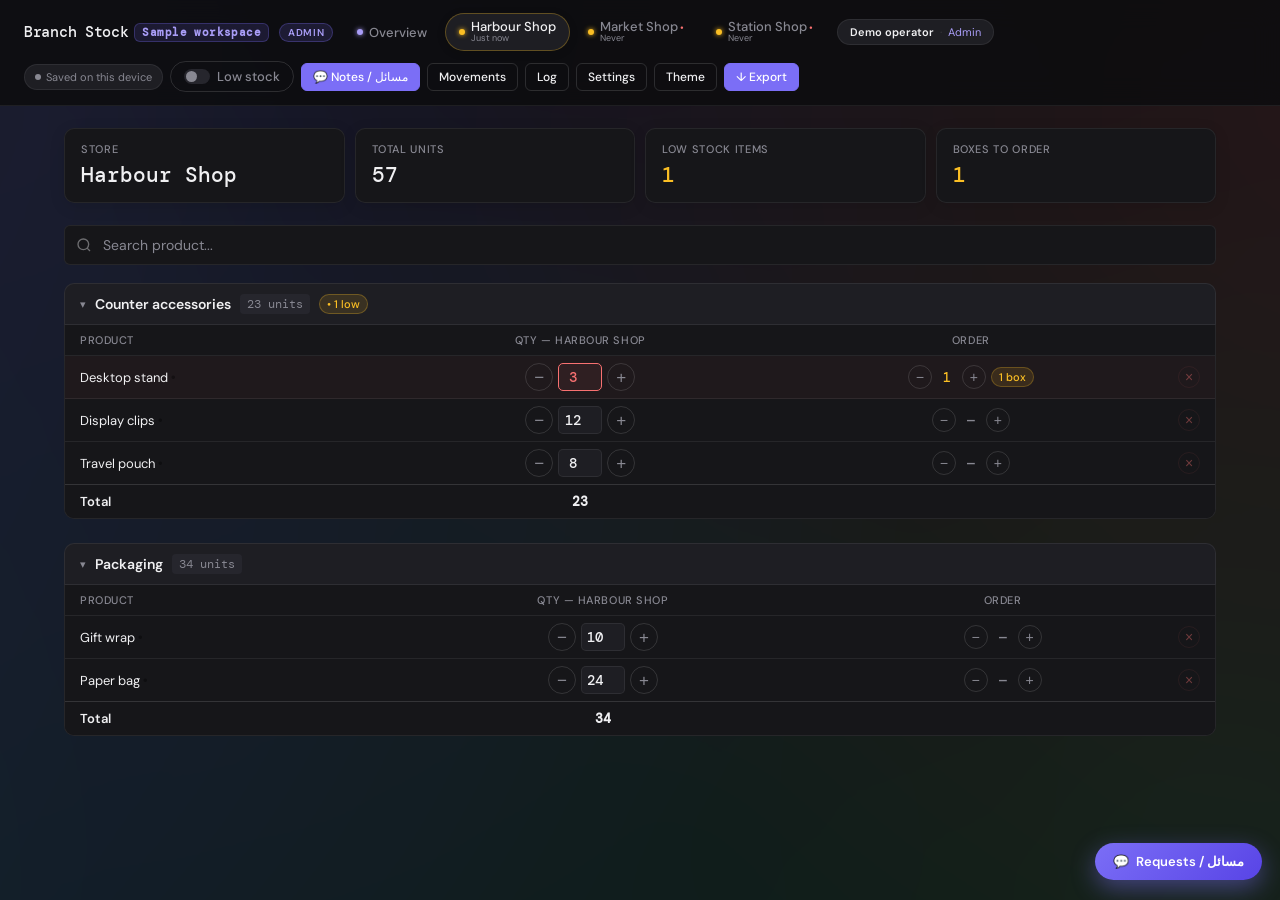
==== public/classic/index.html @ 1a9ef425 "Restore original stock manager interface in public demo" ====
<!DOCTYPE html>
<html lang="en">

<head>
  <meta charset="UTF-8">
  <meta name="viewport" content="width=device-width, initial-scale=1.0, maximum-scale=1.0, user-scalable=no">
  <meta http-equiv="Cache-Control" content="no-cache, no-store, must-revalidate">
  <meta http-equiv="Pragma" content="no-cache">
  <meta http-equiv="Expires" content="0">
  <title>Branch Stock · Original Stock Manager Demo</title>
  <link rel="manifest" href="manifest.json">
  <link
    href="https://fonts.googleapis.com/css2?family=DM+Mono:wght@400;500;600&family=DM+Sans:wght@400;500;600;700&family=Noto+Nastaliq+Urdu:wght@400;700&display=swap"
    rel="stylesheet">
  <style>
    :root {
      --bg: #0d0d0f;
      --surface: #161619;
      --surface2: #1e1e23;
      --surface3: #26262d;
      --border: rgba(255, 255, 255, 0.07);
      --border2: rgba(255, 255, 255, 0.13);
      --text: #f0f0f2;
      --muted: #888892;
      --accent: #7b6ef6;
      --accent2: #a99df7;
      --green: #4ade80;
      --green-dim: rgba(74, 222, 128, 0.12);
      --amber: #fbbf24;
      --amber-dim: rgba(251, 191, 36, 0.12);
      --red: #f87171;
      --red-dim: rgba(248, 113, 113, 0.12);
      --lrow-bg: rgba(248, 113, 113, 0.04);
      --header-bg: rgba(13, 13, 15, 0.88);
      --login-bg: rgba(10, 10, 14, 0.88);
      --radius: 10px;
      --radius-sm: 6px;
      --accent-dim: rgba(123, 110, 246, 0.12);
    }

    body.light {
      --bg: #f4f4f9;
      --surface: #ffffff;
      --surface2: #ebebf2;
      --surface3: #dedee8;
      --border: rgba(0, 0, 0, 0.09);
      --border2: rgba(0, 0, 0, 0.16);
      --text: #18181c;
      --muted: #5a5a66;
      --accent: #6457e0;
      --accent2: #5248c8;
      --green: #16a34a;
      --green-dim: rgba(22, 163, 74, 0.1);
      --amber: #b45309;
      --amber-dim: rgba(180, 83, 9, 0.1);
      --red: #dc2626;
      --red-dim: rgba(220, 38, 38, 0.1);
      --lrow-bg: rgba(220, 38, 38, 0.05);
      --header-bg: rgba(244, 244, 249, 0.88);
      --login-bg: rgba(244, 244, 249, 0.92);
    }

    body {
      font-family: 'DM Sans', sans-serif;
      background: var(--bg);
      color: var(--text);
      min-height: 100vh;
      font-size: 14px;
      transition: background 0.2s, color 0.2s;
      position: relative;
      overflow-x: hidden;
      -webkit-font-smoothing: antialiased;
    }

    * {
      box-sizing: border-box;
      margin: 0;
      padding: 0;
    }

    /* ═══════════════════════════════════ */
    /* AMBIENT MOVING COLORS BACKGROUND    */
    /* ═══════════════════════════════════ */
    .ambient-glow-bg {
      position: fixed;
      top: -60%;
      left: -60%;
      width: 220%;
      height: 220%;
      pointer-events: none;
      z-index: 0;
      opacity: 0.85;
      background:
        radial-gradient(circle at 25% 25%, rgba(123, 110, 246, 0.16) 0%, transparent 45%),
        radial-gradient(circle at 75% 30%, rgba(244, 63, 94, 0.12) 0%, transparent 40%),
        radial-gradient(circle at 70% 75%, rgba(74, 222, 128, 0.13) 0%, transparent 45%),
        radial-gradient(circle at 20% 80%, rgba(56, 189, 248, 0.14) 0%, transparent 45%);
      animation: auroraMovement 22s ease-in-out infinite alternate;
      filter: blur(40px);
    }

    @keyframes auroraMovement {
      0% {
        transform: translate(0, 0) rotate(0deg) scale(1);
      }
      33% {
        transform: translate(-3%, 4%) rotate(4deg) scale(1.04);
      }
      66% {
        transform: translate(4%, -2%) rotate(-3deg) scale(0.98);
      }
      100% {
        transform: translate(-2%, -4%) rotate(3deg) scale(1.02);
      }
    }

    /* VERSION TAG */
    .version-tag {
      font-family: 'DM Mono', monospace;
      font-size: 10.5px;
      font-weight: 600;
      padding: 2px 7px;
      border-radius: 6px;
      background: rgba(123, 110, 246, 0.14);
      color: var(--accent2);
      border: 1px solid rgba(123, 110, 246, 0.28);
      letter-spacing: 0.04em;
      margin-left: 6px;
      display: inline-flex;
      align-items: center;
      vertical-align: middle;
    }

    /* LOGIN */
    #loginOverlay {
      position: fixed;
      inset: 0;
      background: var(--login-bg);
      backdrop-filter: blur(20px);
      -webkit-backdrop-filter: blur(20px);
      z-index: 9999;
      display: flex;
      align-items: center;
      justify-content: center;
    }

    .login-modal {
      position: relative;
      background: var(--surface);
      border: 1px solid var(--border2);
      border-radius: 20px;
      padding: 38px 40px;
      width: 420px;
      max-width: calc(100vw - 32px);
      text-align: center;
      box-shadow: 0 30px 90px rgba(0, 0, 0, 0.65), 0 0 50px rgba(123, 110, 246, 0.1);
      animation: modalIn 0.35s cubic-bezier(0.34, 1.56, 0.64, 1);
      overflow: hidden;
    }

    .login-modal::before {
      content: '';
      position: absolute;
      top: 0;
      left: -50%;
      width: 200%;
      height: 3px;
      background: linear-gradient(90deg, #7b6ef6, #4ade80, #fbbf24, #f87171, #38bdf8, #7b6ef6);
      background-size: 50% 100%;
      animation: movingColorLine 4s linear infinite;
    }

    @keyframes movingColorLine {
      0% { transform: translateX(0%); }
      100% { transform: translateX(50%); }
    }

    @keyframes modalIn {
      from {
        transform: scale(0.92) translateY(14px);
        opacity: 0;
      }

      to {
        transform: scale(1) translateY(0);
        opacity: 1;
      }
    }

    .login-modal .tag {
      font-family: 'DM Mono', monospace;
      font-size: 11px;
      letter-spacing: 0.1em;
      color: var(--accent2);
      text-transform: uppercase;
      margin-bottom: 16px;
      display: flex;
      align-items: center;
      justify-content: center;
      gap: 6px;
    }

    .login-modal h2 {
      font-size: 22px;
      font-weight: 600;
      margin-bottom: 6px;
      letter-spacing: -0.02em;
    }

    .login-modal p {
      color: var(--muted);
      font-size: 13px;
      margin-bottom: 20px;
      line-height: 1.5;
    }

    .role-tabs {
      display: flex;
      gap: 6px;
      margin-bottom: 18px;
      background: var(--surface2);
      padding: 4px;
      border-radius: 10px;
      border: 1px solid var(--border2);
    }

    .role-tab-btn {
      flex: 1;
      padding: 9px 12px;
      border: none;
      background: transparent;
      color: var(--muted);
      border-radius: 7px;
      font-family: 'DM Sans', sans-serif;
      font-size: 13px;
      font-weight: 600;
      cursor: pointer;
      transition: all 0.15s ease;
    }

    .role-tab-btn.active {
      background: var(--accent);
      color: #ffffff;
      box-shadow: 0 2px 10px rgba(123, 110, 246, 0.4);
    }

    .fl {
      font-size: 11px;
      font-weight: 500;
      color: var(--muted);
      text-align: left;
      letter-spacing: 0.05em;
      text-transform: uppercase;
      display: block;
      margin-bottom: 6px;
    }

    .sw {
      position: relative;
      margin-bottom: 14px;
    }

    .sw select {
      width: 100%;
      padding: 11px 36px 11px 14px;
      background: var(--surface2);
      border: 1px solid var(--border2);
      border-radius: var(--radius-sm);
      color: var(--text);
      font-family: 'DM Sans', sans-serif;
      font-size: 14px;
      outline: none;
      transition: border-color 0.15s;
      appearance: none;
      -webkit-appearance: none;
      cursor: pointer;
    }

    .sw select:focus {
      border-color: var(--accent);
      box-shadow: 0 0 0 3px rgba(123, 110, 246, 0.15);
    }

    .sw select.err {
      border-color: var(--red);
    }

    .sw select option {
      background: var(--surface2);
      color: var(--text);
    }

    .sw::after {
      content: '▾';
      position: absolute;
      right: 14px;
      top: 50%;
      transform: translateY(-50%);
      color: var(--muted);
      pointer-events: none;
      font-size: 13px;
    }

    .txt-input {
      width: 100%;
      padding: 11px 14px;
      background: var(--surface2);
      border: 1px solid var(--border2);
      border-radius: var(--radius-sm);
      color: var(--text);
      font-family: 'DM Sans', sans-serif;
      font-size: 14px;
      outline: none;
      margin-bottom: 14px;
      transition: border-color 0.15s;
    }

    .txt-input:focus {
      border-color: var(--accent);
      box-shadow: 0 0 0 3px rgba(123, 110, 246, 0.15);
    }

    .txt-input.err {
      border-color: var(--red);
    }

    .txt-input::placeholder {
      color: var(--muted);
    }

    .login-btn {
      width: 100%;
      padding: 12px;
      background: linear-gradient(135deg, #7b6ef6, #6050e8);
      border: none;
      border-radius: var(--radius-sm);
      color: #fff;
      font-family: 'DM Sans', sans-serif;
      font-size: 14px;
      font-weight: 600;
      cursor: pointer;
      transition: all 0.2s ease;
      margin-top: 4px;
      box-shadow: 0 4px 14px rgba(123, 110, 246, 0.35);
    }

    .login-btn:hover {
      opacity: 0.94;
      transform: translateY(-1px);
      box-shadow: 0 6px 18px rgba(123, 110, 246, 0.45);
    }

    /* HEADER */
    .header {
      border-bottom: 1px solid var(--border);
      padding: 13px 24px;
      display: flex;
      align-items: center;
      justify-content: space-between;
      position: sticky;
      top: 0;
      background: var(--header-bg);
      backdrop-filter: blur(14px);
      -webkit-backdrop-filter: blur(14px);
      z-index: 100;
      gap: 10px;
      flex-wrap: wrap;
    }

    .header-left {
      display: flex;
      align-items: center;
      gap: 10px;
      flex-wrap: wrap;
    }

    .logo {
      font-family: 'DM Mono', monospace;
      font-size: 15px;
      font-weight: 500;
      letter-spacing: -0.02em;
      flex-shrink: 0;
      display: flex;
      align-items: center;
    }

    .logo span {
      color: var(--accent2);
    }

    .admin-badge {
      font-size: 10px;
      font-weight: 600;
      letter-spacing: 0.06em;
      text-transform: uppercase;
      background: rgba(123, 110, 246, 0.15);
      color: var(--accent2);
      border: 1px solid rgba(123, 110, 246, 0.3);
      border-radius: 10px;
      padding: 2px 8px;
      flex-shrink: 0;
    }

    .store-tabs {
      display: flex;
      gap: 4px;
      flex-wrap: wrap;
    }

    .store-tab {
      padding: 6px 13px;
      border-radius: 20px;
      border: 1px solid transparent;
      cursor: pointer;
      font-size: 13px;
      font-weight: 500;
      background: transparent;
      color: var(--muted);
      transition: all 0.15s;
      font-family: 'DM Sans', sans-serif;
      display: flex;
      align-items: center;
      gap: 6px;
      user-select: none;
    }

    .store-tab:hover {
      color: var(--text);
      border-color: var(--border2);
    }

    .store-tab.active {
      background: var(--surface2);
      color: var(--text);
      border-color: var(--border2);
      box-shadow: 0 2px 8px rgba(0, 0, 0, 0.15);
    }

    .tab-dot {
      width: 6px;
      height: 6px;
      border-radius: 50%;
      background: var(--muted);
      flex-shrink: 0;
      transition: background 0.2s, box-shadow 0.2s;
    }

    .store-tab.sg .tab-dot {
      background: var(--green);
      box-shadow: 0 0 5px var(--green);
    }

    .store-tab.sa .tab-dot {
      background: var(--amber);
      box-shadow: 0 0 5px var(--amber);
    }

    .store-tab.sr .tab-dot {
      background: var(--red);
      box-shadow: 0 0 5px var(--red);
    }

    .store-tab.active.sg {
      border-color: rgba(74, 222, 128, 0.3);
    }

    .store-tab.active.sa {
      border-color: rgba(251, 191, 36, 0.3);
    }

    .store-tab.active.sr {
      border-color: rgba(248, 113, 113, 0.3);
    }

    #userPill {
      font-size: 11px;
      color: var(--muted);
      display: flex;
      align-items: center;
      gap: 6px;
      background: var(--surface2);
      border: 1px solid var(--border);
      border-radius: 20px;
      padding: 5px 12px;
      flex-shrink: 0;
    }

    #userPill .un {
      color: var(--text);
      font-weight: 600;
    }

    .header-right {
      display: flex;
      gap: 7px;
      align-items: center;
      flex-wrap: wrap;
    }

    .btn {
      padding: 7px 14px;
      border-radius: var(--radius-sm);
      border: 1px solid var(--border2);
      background: transparent;
      color: var(--text);
      cursor: pointer;
      font-size: 13px;
      font-weight: 500;
      font-family: 'DM Sans', sans-serif;
      transition: all 0.15s;
      display: flex;
      align-items: center;
      gap: 5px;
      white-space: nowrap;
    }

    .btn:hover {
      background: var(--surface2);
      border-color: var(--border2);
    }

    .btn-accent {
      background: var(--accent);
      border-color: var(--accent);
      color: #fff;
    }

    .btn-accent:hover {
      background: #6a5de8;
      border-color: #6a5de8;
    }

    .btn-red {
      background: rgba(248, 113, 113, 0.1);
      border-color: rgba(248, 113, 113, 0.28);
      color: var(--red);
    }

    .btn-red:hover {
      background: rgba(248, 113, 113, 0.18);
    }

    .btn-sm {
      padding: 5px 11px;
      font-size: 12px;
    }

    .toggle-wrap {
      display: flex;
      align-items: center;
      gap: 7px;
      padding: 6px 13px;
      border-radius: 20px;
      border: 1px solid var(--border2);
      cursor: pointer;
      transition: all 0.15s;
      font-size: 13px;
      font-weight: 500;
      color: var(--muted);
      user-select: none;
      white-space: nowrap;
    }

    .toggle-wrap:hover {
      color: var(--text);
    }

    .toggle-wrap.on {
      border-color: var(--amber);
      color: var(--amber);
      background: var(--amber-dim);
    }

    .tdot {
      width: 26px;
      height: 15px;
      background: var(--surface3);
      border-radius: 8px;
      position: relative;
      transition: background 0.2s;
      flex-shrink: 0;
    }

    .tdot::after {
      content: '';
      position: absolute;
      top: 2px;
      left: 2px;
      width: 11px;
      height: 11px;
      border-radius: 50%;
      background: var(--muted);
      transition: all 0.2s;
    }

    .toggle-wrap.on .tdot {
      background: var(--amber);
    }

    .toggle-wrap.on .tdot::after {
      left: 13px;
      background: #fff;
    }

    #syncBadge {
      font-size: 11px;
      display: flex;
      align-items: center;
      gap: 5px;
      padding: 5px 10px;
      border-radius: 20px;
      border: 1px solid var(--border);
      background: var(--surface2);
      flex-shrink: 0;
      white-space: nowrap;
      color: var(--muted);
    }

    #syncBadge.sy {
      color: var(--accent2);
      border-color: rgba(123, 110, 246, 0.3);
    }

    #syncBadge.ok {
      color: var(--green);
      border-color: rgba(74, 222, 128, 0.3);
    }

    #syncBadge.er {
      color: var(--red);
      border-color: rgba(248, 113, 113, 0.3);
    }

    .sdot {
      width: 6px;
      height: 6px;
      border-radius: 50%;
      background: currentColor;
      flex-shrink: 0;
    }

    @keyframes pulse {

      0%,
      100% {
        opacity: 1;
      }

      50% {
        opacity: 0.3;
      }
    }

    .sdot.pulse {
      animation: pulse 1.1s infinite;
    }

    /* MAIN */
    .main {
      padding: 22px 24px;
      max-width: 1200px;
      margin: 0 auto;
      position: relative;
      z-index: 1;
    }

    .summary-bar {
      display: flex;
      gap: 10px;
      margin-bottom: 22px;
      flex-wrap: wrap;
    }

    .summary-card {
      flex: 1;
      min-width: 130px;
      background: var(--surface);
      border: 1px solid var(--border);
      border-radius: var(--radius);
      padding: 13px 16px;
      backdrop-filter: blur(8px);
      box-shadow: 0 4px 16px rgba(0, 0, 0, 0.1);
    }

    .slabel {
      font-size: 11px;
      font-weight: 500;
      color: var(--muted);
      letter-spacing: 0.06em;
      text-transform: uppercase;
      margin-bottom: 5px;
    }

    .sval {
      font-family: 'DM Mono', monospace;
      font-size: 21px;
      font-weight: 500;
    }

    .sval.warn {
      color: var(--amber);
    }

    .sval.ok {
      color: var(--green);
    }

    .search-wrap {
      margin-bottom: 18px;
      position: relative;
    }

    .search-wrap svg {
      position: absolute;
      left: 12px;
      top: 50%;
      transform: translateY(-50%);
      opacity: 0.4;
      pointer-events: none;
    }

    .search-input {
      width: 100%;
      padding: 10px 14px 10px 38px;
      background: var(--surface);
      border: 1px solid var(--border);
      border-radius: var(--radius-sm);
      color: var(--text);
      font-size: 14px;
      font-family: 'DM Sans', sans-serif;
      outline: none;
      transition: border-color 0.15s;
    }

    .search-input:focus {
      border-color: var(--accent);
    }

    .search-input::placeholder {
      color: var(--muted);
    }

    /* BRAND BLOCKS */
    .brand-block {
      margin-bottom: 24px;
    }

    .brand-header {
      display: flex;
      align-items: center;
      justify-content: space-between;
      padding: 10px 15px;
      background: var(--surface2);
      border: 1px solid var(--border);
      border-radius: var(--radius) var(--radius) 0 0;
      cursor: pointer;
      user-select: none;
      transition: background 0.15s;
    }

    .brand-header:hover {
      background: var(--surface3);
    }

    .bhl {
      display: flex;
      align-items: center;
      gap: 9px;
    }

    .brand-name {
      font-weight: 600;
      font-size: 14px;
    }

    .brand-total {
      font-family: 'DM Mono', monospace;
      font-size: 12px;
      color: var(--muted);
      padding: 2px 7px;
      background: var(--surface3);
      border-radius: 4px;
    }

    .bwarn {
      font-size: 11px;
      font-weight: 500;
      color: var(--amber);
      background: var(--amber-dim);
      padding: 2px 7px;
      border-radius: 10px;
      border: 1px solid rgba(251, 191, 36, 0.28);
    }

    .ci {
      color: var(--muted);
      font-size: 11px;
      transition: transform 0.2s;
    }

    .brand-block.collapsed .ci {
      transform: rotate(-90deg);
    }

    .btw {
      border: 1px solid var(--border);
      border-top: none;
      border-radius: 0 0 var(--radius) var(--radius);
      overflow: hidden;
      background: var(--surface);
    }

    .brand-block.collapsed .btw {
      display: none;
    }

    table {
      width: 100%;
      border-collapse: collapse;
    }

    thead th {
      font-size: 11px;
      font-weight: 500;
      letter-spacing: 0.05em;
      text-transform: uppercase;
      color: var(--muted);
      padding: 8px 15px;
      text-align: left;
      background: var(--surface);
      border-bottom: 1px solid var(--border);
    }

    thead th.c {
      text-align: center;
    }

    tbody tr {
      border-bottom: 1px solid var(--border);
      transition: background 0.1s;
    }

    tbody tr:last-child {
      border-bottom: none;
    }

    tbody tr:hover {
      background: var(--surface2);
    }

    tbody tr.lrow {
      background: var(--lrow-bg);
    }

    tbody td {
      padding: 7px 15px;
    }

    td.fn {
      font-size: 13px;
    }

    td.nt {
      text-align: center;
    }

    /* QTY CONTROLS */
    .qty-wrap {
      display: flex;
      align-items: center;
      justify-content: center;
      gap: 5px;
    }

    .qbtn {
      width: 28px;
      height: 28px;
      border-radius: 50%;
      border: 1px solid var(--border2);
      background: transparent;
      color: var(--muted);
      cursor: pointer;
      font-size: 17px;
      line-height: 1;
      display: flex;
      align-items: center;
      justify-content: center;
      transition: all 0.12s;
      flex-shrink: 0;
      touch-action: manipulation;
    }

    .qbtn:hover {
      background: var(--surface3);
      color: var(--text);
      border-color: var(--border2);
    }

    .qval {
      font-family: 'DM Mono', monospace;
      font-size: 14px;
      font-weight: 500;
      width: 44px;
      text-align: center;
      background: var(--surface2);
      border: 1px solid var(--border);
      border-radius: 5px;
      padding: 4px 2px;
      color: var(--text);
      outline: none;
      transition: border-color 0.15s;
    }

    .qval:focus {
      border-color: var(--accent);
    }

    .qval.low {
      border-color: var(--red) !important;
      color: var(--red) !important;
      background: rgba(248, 113, 113, 0.07) !important;
    }

    /* ORDER CONTROLS */
    .order-wrap {
      display: flex;
      align-items: center;
      justify-content: center;
      gap: 5px;
    }

    .obtn {
      width: 24px;
      height: 24px;
      border-radius: 50%;
      border: 1px solid var(--border2);
      background: transparent;
      color: var(--muted);
      cursor: pointer;
      font-size: 14px;
      line-height: 1;
      display: flex;
      align-items: center;
      justify-content: center;
      transition: all 0.12s;
      flex-shrink: 0;
      touch-action: manipulation;
    }

    .obtn:hover {
      background: var(--surface3);
      color: var(--text);
    }

    .onum {
      font-family: 'DM Mono', monospace;
      font-size: 13px;
      font-weight: 500;
      min-width: 20px;
      text-align: center;
    }

    .ob1 {
      display: inline-flex;
      align-items: center;
      font-size: 11px;
      font-weight: 500;
      padding: 2px 7px;
      border-radius: 10px;
      background: var(--amber-dim);
      color: var(--amber);
      border: 1px solid rgba(251, 191, 36, 0.25);
    }

    .ob2 {
      display: inline-flex;
      align-items: center;
      font-size: 11px;
      font-weight: 500;
      padding: 2px 7px;
      border-radius: 10px;
      background: var(--red-dim);
      color: var(--red);
      border: 1px solid rgba(248, 113, 113, 0.25);
    }

    .exp-badge {
      display: inline-flex;
      align-items: center;
      font-size: 10px;
      font-weight: 600;
      padding: 2px 7px;
      border-radius: 8px;
      margin-left: 7px;
      letter-spacing: 0.02em;
      vertical-align: middle;
    }

    .exp-red {
      background: var(--red-dim);
      color: var(--red);
      border: 1px solid rgba(248, 113, 113, 0.3);
    }

    .exp-amber {
      background: var(--amber-dim);
      color: var(--amber);
      border: 1px solid rgba(251, 191, 36, 0.3);
    }

    .exp-green {
      background: var(--green-dim);
      color: var(--green);
      border: 1px solid rgba(74, 222, 128, 0.3);
    }

    .exp-btn {
      background: none;
      border: none;
      cursor: pointer;
      font-size: 13px;
      opacity: 0.35;
      padding: 0 3px;
      line-height: 1;
      transition: opacity 0.15s;
    }

    .exp-btn:hover {
      opacity: 1;
    }

    tfoot td {
      padding: 8px 15px;
      font-weight: 600;
      font-size: 13px;
      background: var(--surface);
      border-top: 1px solid var(--border2);
    }

    tfoot td.c {
      text-align: center;
      font-family: 'DM Mono', monospace;
    }

    .rmbtn {
      width: 22px;
      height: 22px;
      border-radius: 50%;
      border: 1px solid rgba(248, 113, 113, 0.2);
      background: transparent;
      color: var(--red);
      cursor: pointer;
      font-size: 14px;
      display: flex;
      align-items: center;
      justify-content: center;
      transition: all 0.12s;
      opacity: 0.4;
    }

    .rmbtn:hover {
      opacity: 1;
      background: var(--red-dim);
    }

    .empty {
      padding: 44px;
      text-align: center;
      color: var(--muted);
      font-size: 14px;
    }

    /* MODALS */
    .moverlay {
      position: fixed;
      inset: 0;
      background: var(--login-bg);
      backdrop-filter: blur(14px);
      -webkit-backdrop-filter: blur(14px);
      z-index: 8000;
      display: flex;
      align-items: center;
      justify-content: center;
      animation: fi 0.15s ease;
    }

    @keyframes fi {
      from {
        opacity: 0;
      }

      to {
        opacity: 1;
      }
    }

    .mbox {
      background: var(--surface);
      border: 1px solid var(--border2);
      border-radius: 16px;
      padding: 30px 34px;
      width: 480px;
      max-width: calc(100vw - 24px);
      box-shadow: 0 40px 100px rgba(0, 0, 0, 0.6);
      animation: modalIn 0.22s cubic-bezier(0.34, 1.56, 0.64, 1);
    }

    .mbox.wide {
      width: 560px;
    }

    .mtitle {
      font-size: 17px;
      font-weight: 600;
      margin-bottom: 5px;
      letter-spacing: -0.02em;
    }

    .msub {
      font-size: 13px;
      color: var(--muted);
      margin-bottom: 20px;
      line-height: 1.5;
    }

    .mrow {
      margin-bottom: 13px;
    }

    .mrow label {
      display: block;
      font-size: 11px;
      font-weight: 500;
      color: var(--muted);
      text-transform: uppercase;
      letter-spacing: 0.05em;
      margin-bottom: 6px;
    }

    .mrow input,
    .mrow select {
      width: 100%;
      padding: 10px 13px;
      background: var(--surface2);
      border: 1px solid var(--border2);
      border-radius: var(--radius-sm);
      color: var(--text);
      font-family: 'DM Sans', sans-serif;
      font-size: 14px;
      outline: none;
      transition: border-color 0.15s;
      appearance: none;
      -webkit-appearance: none;
    }

    .mrow input:focus,
    .mrow select:focus {
      border-color: var(--accent);
      box-shadow: 0 0 0 3px rgba(123, 110, 246, 0.15);
    }

    .mrow input.err,
    .mrow select.err {
      border-color: var(--red);
    }

    .mrow select option {
      background: var(--surface2);
      color: var(--text);
    }

    .msw {
      position: relative;
    }

    .msw::after {
      content: '▾';
      position: absolute;
      right: 12px;
      top: 50%;
      transform: translateY(-50%);
      color: var(--muted);
      pointer-events: none;
      font-size: 13px;
    }

    .msw select {
      padding-right: 30px;
    }

    .mfooter {
      display: flex;
      gap: 8px;
      margin-top: 20px;
      justify-content: flex-end;
    }

    .mfooter .btn {
      padding: 9px 18px;
      font-size: 13px;
    }

    /* RADIO PILLS */
    .rgroup {
      display: flex;
      gap: 7px;
      flex-wrap: wrap;
    }

    .rp input[type=radio],
    .rp input[type=checkbox] {
      display: none;
    }

    .rp label {
      padding: 7px 13px;
      border-radius: 20px;
      border: 1px solid var(--border2);
      cursor: pointer;
      font-size: 12.5px;
      font-weight: 500;
      color: var(--muted);
      transition: all 0.15s;
      display: block;
      user-select: none;
    }

    .rp input[type=radio]:checked+label,
    .rp input[type=checkbox]:checked+label {
      background: rgba(123, 110, 246, 0.15);
      border-color: var(--accent);
      color: var(--accent2);
    }

    .sarow {
      display: flex;
      align-items: center;
      justify-content: space-between;
      margin-bottom: 7px;
    }

    .sarow span {
      font-size: 12px;
      color: var(--muted);
    }

    .sarow button {
      font-size: 11px;
      color: var(--accent2);
      background: none;
      border: none;
      cursor: pointer;
      font-family: 'DM Sans', sans-serif;
      padding: 0;
    }

    .sarow button:hover {
      text-decoration: underline;
    }

    /* TOAST */
    .toast {
      position: fixed;
      bottom: 22px;
      right: 22px;
      background: var(--surface2);
      border: 1px solid var(--border2);
      border-radius: var(--radius);
      padding: 11px 18px;
      font-size: 13px;
      font-weight: 500;
      color: var(--green);
      box-shadow: 0 8px 32px rgba(0, 0, 0, 0.4);
      transform: translateY(80px);
      opacity: 0;
      transition: all 0.3s cubic-bezier(0.34, 1.56, 0.64, 1);
      pointer-events: none;
      z-index: 10000;
    }

    .toast.show {
      transform: translateY(0);
      opacity: 1;
    }

    .toast.err {
      color: var(--red);
      border-color: rgba(248, 113, 113, 0.28);
    }

    /* ═══════════════════════════════════ */
    /* MINIMIZABLE & BILINGUAL ISSUES / NOTES DRAWER */
    /* ═══════════════════════════════════ */
    .floating-notes-btn {
      position: fixed;
      right: 18px;
      bottom: 20px;
      background: linear-gradient(135deg, #7b6ef6, #5844e6);
      color: #fff;
      padding: 10px 18px;
      border-radius: 30px;
      font-weight: 600;
      font-size: 13px;
      box-shadow: 0 8px 25px rgba(123, 110, 246, 0.45);
      cursor: pointer;
      z-index: 900;
      display: flex;
      align-items: center;
      gap: 7px;
      transition: all 0.2s cubic-bezier(0.34, 1.56, 0.64, 1);
      user-select: none;
      touch-action: manipulation;
    }

    .floating-notes-btn:hover {
      transform: translateY(-2px) scale(1.03);
      box-shadow: 0 12px 30px rgba(123, 110, 246, 0.55);
    }

    .notes-badge {
      background: #ef4444;
      color: #fff;
      font-size: 10px;
      font-weight: 700;
      padding: 1px 6px;
      border-radius: 10px;
      margin-left: 4px;
      box-shadow: 0 0 8px rgba(239, 68, 68, 0.7);
    }

    #notesDrawerOverlay {
      position: fixed;
      inset: 0;
      background: rgba(0, 0, 0, 0.6);
      backdrop-filter: blur(6px);
      -webkit-backdrop-filter: blur(6px);
      z-index: 8500;
      display: none;
      opacity: 0;
      transition: opacity 0.25s ease;
    }

    #notesDrawerOverlay.open {
      display: block;
      opacity: 1;
    }

    #notesDrawerOverlay.minimized-mode {
      background: transparent !important;
      backdrop-filter: none !important;
      -webkit-backdrop-filter: none !important;
      pointer-events: none;
    }

    .notes-drawer {
      position: fixed;
      top: 0;
      right: 0;
      bottom: 0;
      width: 440px;
      max-width: 100vw;
      background: var(--surface);
      border-left: 1px solid var(--border2);
      box-shadow: -15px 0 45px rgba(0, 0, 0, 0.6);
      z-index: 8600;
      display: flex;
      flex-direction: column;
      transform: translateX(100%);
      transition: transform 0.3s cubic-bezier(0.16, 1, 0.3, 1), all 0.3s ease;
      pointer-events: auto;
    }

    #notesDrawerOverlay.open .notes-drawer {
      transform: translateX(0);
    }

    /* Minimized widget bar style */
    .notes-drawer.minimized {
      top: auto !important;
      left: auto !important;
      right: 18px !important;
      bottom: 18px !important;
      width: 320px !important;
      height: 52px !important;
      border-radius: 14px !important;
      border: 1px solid var(--border2) !important;
      box-shadow: 0 10px 30px rgba(0, 0, 0, 0.6), 0 0 20px rgba(123, 110, 246, 0.25) !important;
      overflow: hidden !important;
      transform: translateX(0) !important;
    }

    .notes-drawer.minimized .drawer-body {
      display: none !important;
    }

    .notes-drawer.minimized .drawer-header {
      height: 100%;
      cursor: pointer;
      border-bottom: none;
    }

    .drawer-header {
      padding: 13px 18px;
      border-bottom: 1px solid var(--border);
      display: flex;
      align-items: center;
      justify-content: space-between;
      background: var(--surface2);
      user-select: none;
      flex-shrink: 0;
    }

    .drawer-title {
      font-size: 14px;
      font-weight: 600;
      display: flex;
      flex-direction: column;
      line-height: 1.25;
    }

    .drawer-title .dt-main {
      font-size: 14.5px;
      font-weight: 700;
      display: flex;
      align-items: center;
      gap: 6px;
    }

    .drawer-title .dt-sub {
      font-size: 11px;
      color: var(--accent2);
      font-family: 'Noto Nastaliq Urdu', 'DM Sans', sans-serif;
      margin-top: 1px;
    }

    .drawer-ctrl-btns {
      display: flex;
      align-items: center;
      gap: 6px;
      flex-shrink: 0;
    }

    .lang-switcher {
      display: flex;
      gap: 2px;
      background: var(--surface3);
      padding: 2px;
      border-radius: 14px;
      border: 1px solid var(--border);
    }

    .lang-btn {
      padding: 3px 8px;
      font-size: 11px;
      font-weight: 600;
      background: transparent;
      border: none;
      border-radius: 10px;
      color: var(--muted);
      cursor: pointer;
      transition: all 0.15s;
    }

    .lang-btn.active {
      background: var(--accent);
      color: #fff;
    }

    .ctrl-icon-btn {
      background: var(--surface3);
      border: 1px solid var(--border);
      color: var(--muted);
      width: 26px;
      height: 26px;
      border-radius: 50%;
      cursor: pointer;
      display: flex;
      align-items: center;
      justify-content: center;
      font-size: 14px;
      line-height: 1;
      transition: all 0.15s;
    }

    .ctrl-icon-btn:hover {
      color: var(--text);
      background: var(--surface);
    }

    .drawer-body {
      flex: 1;
      overflow-y: auto;
      padding: 16px 18px;
      display: flex;
      flex-direction: column;
      gap: 14px;
      -webkit-overflow-scrolling: touch;
    }

    .drawer-notice {
      background: rgba(123, 110, 246, 0.08);
      border: 1px solid rgba(123, 110, 246, 0.25);
      border-radius: 12px;
      padding: 12px 14px;
      display: flex;
      flex-direction: column;
      gap: 6px;
    }

    .notice-en {
      font-size: 12.5px;
      line-height: 1.45;
      color: var(--text);
    }

    .notice-ur {
      font-family: 'Noto Nastaliq Urdu', 'DM Sans', sans-serif;
      font-size: 13.5px;
      line-height: 1.8;
      text-align: right;
      direction: rtl;
      color: var(--accent2);
      border-top: 1px dashed rgba(123, 110, 246, 0.25);
      padding-top: 6px;
      margin-top: 2px;
    }

    .note-compose-box {
      background: var(--surface2);
      border: 1px solid var(--border2);
      border-radius: 12px;
      padding: 12px;
    }

    .note-textarea {
      width: 100%;
      height: 85px;
      background: var(--surface);
      border: 1px solid var(--border);
      border-radius: 8px;
      padding: 10px 12px;
      color: var(--text);
      font-family: inherit;
      font-size: 14px;
      resize: vertical;
      outline: none;
      margin-bottom: 10px;
      transition: border-color 0.15s;
    }

    .note-textarea:focus {
      border-color: var(--accent);
    }

    .note-textarea::placeholder {
      color: var(--muted);
    }

    .send-note-btn {
      width: 100%;
      padding: 10px;
      background: linear-gradient(135deg, #7b6ef6, #6457e0);
      border: none;
      border-radius: 7px;
      color: #fff;
      font-weight: 600;
      font-size: 13.5px;
      cursor: pointer;
      display: flex;
      align-items: center;
      justify-content: center;
      gap: 6px;
      transition: all 0.15s;
      touch-action: manipulation;
    }

    .send-note-btn:hover {
      opacity: 0.92;
      transform: translateY(-1px);
    }

    /* FILTER & SORT CONTROLS */
    .notes-filter-sort-bar {
      display: flex;
      flex-direction: column;
      gap: 8px;
      margin-top: 4px;
    }

    .notes-filter-pills {
      display: flex;
      gap: 5px;
      flex-wrap: wrap;
    }

    .nf-pill {
      padding: 5px 11px;
      border-radius: 20px;
      font-size: 11.5px;
      font-weight: 600;
      border: 1px solid var(--border2);
      background: var(--surface2);
      color: var(--muted);
      cursor: pointer;
      display: flex;
      align-items: center;
      gap: 5px;
      transition: all 0.15s;
    }

    .nf-pill:hover {
      color: var(--text);
      border-color: var(--border);
    }

    .nf-pill.active {
      background: var(--surface3);
      color: var(--text);
      border-color: var(--accent);
    }

    .nf-pill.pill-pending.active {
      background: rgba(239, 68, 68, 0.15);
      border-color: rgba(239, 68, 68, 0.45);
      color: #f87171;
    }

    .nf-pill.pill-resolved.active {
      background: rgba(74, 222, 128, 0.15);
      border-color: rgba(74, 222, 128, 0.45);
      color: #4ade80;
    }

    .notes-sort-row {
      display: flex;
      align-items: center;
      justify-content: space-between;
      gap: 8px;
      font-size: 11.5px;
    }

    .notes-sort-select {
      padding: 5px 10px;
      background: var(--surface2);
      border: 1px solid var(--border2);
      border-radius: 6px;
      color: var(--text);
      font-size: 12px;
      font-family: inherit;
      outline: none;
      cursor: pointer;
    }

    /* RED AND GREEN NOTE CARDS */
    .note-card {
      background: var(--surface2);
      border-radius: 10px;
      padding: 12px 14px;
      display: flex;
      flex-direction: column;
      gap: 7px;
      transition: all 0.2s;
      border: 1px solid var(--border);
      border-left-width: 5px !important;
    }

    .note-card.status-pending {
      border-left-color: #ef4444 !important;
      background: rgba(239, 68, 68, 0.04);
      border-top-color: rgba(239, 68, 68, 0.2);
      border-right-color: rgba(239, 68, 68, 0.2);
      border-bottom-color: rgba(239, 68, 68, 0.2);
    }

    .note-card.status-resolved {
      border-left-color: #22c55e !important;
      background: rgba(34, 197, 94, 0.04);
      border-top-color: rgba(34, 197, 94, 0.2);
      border-right-color: rgba(34, 197, 94, 0.2);
      border-bottom-color: rgba(34, 197, 94, 0.2);
    }

    .nc-top {
      display: flex;
      align-items: center;
      justify-content: space-between;
      font-size: 11.5px;
    }

    .nc-author {
      font-weight: 600;
      color: var(--text);
      display: flex;
      align-items: center;
      gap: 5px;
    }

    .nc-store {
      font-size: 10px;
      padding: 1px 6px;
      background: var(--surface3);
      color: var(--accent2);
      border-radius: 6px;
      font-weight: 600;
    }

    .nc-time {
      color: var(--muted);
      font-size: 11px;
    }

    .nc-text {
      font-size: 13.5px;
      line-height: 1.5;
      color: var(--text);
      word-break: break-word;
      white-space: pre-wrap;
    }

    .nc-actions {
      display: flex;
      align-items: center;
      justify-content: space-between;
      margin-top: 4px;
      padding-top: 8px;
      border-top: 1px solid rgba(255, 255, 255, 0.06);
    }

    .nc-badge-pending {
      background: rgba(239, 68, 68, 0.16);
      color: #f87171;
      border: 1px solid rgba(239, 68, 68, 0.35);
      padding: 3px 8px;
      border-radius: 12px;
      font-size: 11px;
      font-weight: 700;
      display: inline-flex;
      align-items: center;
      gap: 4px;
    }

    .nc-badge-resolved {
      background: rgba(74, 222, 128, 0.16);
      color: #4ade80;
      border: 1px solid rgba(74, 222, 128, 0.35);
      padding: 3px 8px;
      border-radius: 12px;
      font-size: 11px;
      font-weight: 700;
      display: inline-flex;
      align-items: center;
      gap: 4px;
    }

    .nc-btn-group {
      display: flex;
      gap: 6px;
    }

    .nc-btn {
      padding: 4px 10px;
      border-radius: 5px;
      border: 1px solid var(--border2);
      background: var(--surface);
      color: var(--text);
      font-size: 11px;
      font-weight: 600;
      cursor: pointer;
      transition: all 0.12s;
      display: inline-flex;
      align-items: center;
      gap: 4px;
    }

    .nc-btn:hover {
      background: var(--surface3);
    }

    .nc-btn.btn-resolve-green {
      color: #4ade80;
      border-color: rgba(74, 222, 128, 0.35);
      background: rgba(74, 222, 128, 0.08);
    }

    .nc-btn.btn-resolve-green:hover {
      background: rgba(74, 222, 128, 0.2);
    }

    .nc-btn.btn-reopen-red {
      color: #f87171;
      border-color: rgba(248, 113, 113, 0.35);
      background: rgba(248, 113, 113, 0.08);
    }

    .nc-btn.btn-reopen-red:hover {
      background: rgba(248, 113, 113, 0.2);
    }

    .nc-btn.del {
      color: var(--muted);
      border-color: var(--border2);
    }

    .nc-btn.del:hover {
      color: var(--red);
      border-color: rgba(248, 113, 113, 0.3);
    }

    /* ═══════════════════════════════════ */
    /* RESPONSIVE DESIGN & MOBILE FIXES    */
    /* ═══════════════════════════════════ */
    @media(max-width:640px) {
      .header {
        padding: 10px 14px;
      }

      .main {
        padding: 12px 14px;
      }

      #userPill {
        display: none;
      }

      .notes-drawer {
        width: 100vw;
        height: 85vh;
        top: auto;
        bottom: 0;
        border-radius: 20px 20px 0 0;
        border-left: none;
        border-top: 1px solid var(--border2);
        transform: translateY(100%);
      }

      #notesDrawerOverlay.open .notes-drawer {
        transform: translateY(0);
      }

      .notes-drawer.minimized {
        width: calc(100vw - 32px) !important;
        right: 16px !important;
        left: 16px !important;
        bottom: 14px !important;
        transform: translateY(0) !important;
      }

      .note-textarea {
        font-size: 16px; /* Prevents auto-zoom on iOS */
      }

      .floating-notes-btn {
        right: 14px;
        bottom: 16px;
        padding: 9px 15px;
        font-size: 12.5px;
      }
    }

    /* SETTINGS */
    .settings-section {
      margin-bottom: 24px;
    }

    .settings-section h4 {
      font-size: 12px;
      font-weight: 600;
      color: var(--muted);
      text-transform: uppercase;
      letter-spacing: 0.07em;
      margin-bottom: 10px;
      padding-bottom: 6px;
      border-bottom: 1px solid var(--border);
    }

    .settings-list {
      display: flex;
      flex-direction: column;
      gap: 6px;
    }

    .settings-item {
      display: flex;
      align-items: center;
      gap: 8px;
    }

    .settings-item input {
      flex: 1;
      padding: 8px 11px;
      background: var(--surface2);
      border: 1px solid var(--border2);
      border-radius: var(--radius-sm);
      color: var(--text);
      font-family: 'DM Sans', sans-serif;
      font-size: 13px;
      outline: none;
      transition: border-color 0.15s;
    }

    .settings-item input:focus {
      border-color: var(--accent);
      box-shadow: 0 0 0 3px rgba(123, 110, 246, 0.15);
    }

    .settings-item .del-btn {
      width: 28px;
      height: 28px;
      border-radius: 50%;
      border: 1px solid rgba(248, 113, 113, 0.25);
      background: transparent;
      color: var(--red);
      cursor: pointer;
      font-size: 16px;
      display: flex;
      align-items: center;
      justify-content: center;
      flex-shrink: 0;
      opacity: 0.6;
      transition: all 0.12s;
    }

    .settings-item .del-btn:hover {
      opacity: 1;
      background: var(--red-dim);
    }

    .add-item-row {
      display: flex;
      gap: 8px;
      margin-top: 8px;
    }

    .add-item-row input {
      flex: 1;
      padding: 8px 11px;
      background: var(--surface2);
      border: 1px solid var(--border2);
      border-radius: var(--radius-sm);
      color: var(--text);
      font-family: 'DM Sans', sans-serif;
      font-size: 13px;
      outline: none;
      transition: border-color 0.15s;
    }

    .add-item-row input:focus {
      border-color: var(--accent);
    }

    .add-item-row button {
      padding: 8px 14px;
      background: var(--accent);
      border: none;
      border-radius: var(--radius-sm);
      color: #fff;
      font-family: 'DM Sans', sans-serif;
      font-size: 12px;
      font-weight: 600;
      cursor: pointer;
      white-space: nowrap;
      transition: opacity 0.15s;
    }

    .add-item-row button:hover {
      opacity: 0.88;
    }

    .settings-note {
      font-size: 11px;
      color: var(--muted);
      margin-top: 6px;
      line-height: 1.5;
    }

    /* HIGHLIGHT CARD */
    .brand-creator-card {
      background: var(--surface2);
      border: 1.5px solid var(--accent);
      border-radius: 12px;
      padding: 14px 16px;
      margin-bottom: 18px;
      box-shadow: 0 4px 16px rgba(123, 110, 246, 0.12);
      transition: all 0.3s;
    }

    .brand-creator-card.focused {
      box-shadow: 0 0 25px rgba(123, 110, 246, 0.4);
      border-color: var(--accent2);
    }
  </style>
</head>

<body>

  <!-- AMBIENT MOVING GLOW BACKGROUND -->
  <div class="ambient-glow-bg"></div>

  <!-- LOGIN OVERLAY -->
  <div id="loginOverlay">
    <div class="login-modal">
      <div class="tag">stock &middot; mgr <span class="version-tag">v3.8</span></div>
      <h2>Sign in</h2>
      <p>Select your role to access current stock data.</p>

      <!-- Role Switcher Tabs -->
      <div class="role-tabs">
        <button type="button" class="role-tab-btn active" id="roleBtnAdmin" onclick="setLoginRole('admin')">Admin</button>
        <button type="button" class="role-tab-btn" id="roleBtnStore" onclick="setLoginRole('store')">Store Staff</button>
      </div>
      <input type="hidden" id="roleSelect" value="admin">

      <!-- Admin Section -->
      <div id="adminWrap" style="display:block">
        <label class="fl" for="adminSel">Admin name</label>
        <div class="sw">
          <select id="adminSel">
            <option value="" disabled selected>Select name...</option>
            <option value="Rana">Rana</option>
            <option value="Mohsin">Mohsin</option>
          </select>
        </div>
        <label class="fl" for="adminPin">Admin PIN Code</label>
        <input class="txt-input" type="password" id="adminPin" placeholder="Enter PIN code..." maxlength="10" autocomplete="off" onkeydown="if(event.key==='Enter')submitLogin()">
      </div>

      <!-- Store Section -->
      <div id="storeWrap" style="display:none">
        <label class="fl" for="storeSel">Your store / اسٹور منتخب کریں</label>
        <div class="sw">
          <select id="storeSel" onchange="onLoginStoreChange()">
            <option value="" disabled selected>Select store...</option>
            <option value="0">Maynooth</option>
            <option value="1">Tullamore</option>
            <option value="2">Tralee</option>
          </select>
        </div>
        <label class="fl" for="staffSel">Staff name / عملے کا نام</label>
        <div class="sw" id="staffSelWrap">
          <select id="staffSel" onchange="onStaffSelChange()">
            <option value="" disabled selected>Select store first / پہلے اسٹور منتخب کریں...</option>
          </select>
        </div>
        <div id="customStaffNameWrap" style="display:none; margin-top:8px;">
          <input class="txt-input" type="text" id="staffName" placeholder="Enter your full name... / اپنا پورا نام لکھیں" maxlength="40" autocomplete="off" onkeydown="if(event.key==='Enter')submitLogin()">
        </div>
      </div>

      <button class="login-btn" onclick="submitLogin()">Continue &rarr;</button>
    </div>
  </div>

  <!-- FLOATING NOTES BUTTON (RIGHT SIDE) -->
  <div class="floating-notes-btn" id="floatingNotesBtn" onclick="openNotesDrawer()" title="Staff Requests & Notes">
    <span>💬</span> <span>Requests / مسائل</span>
    <span id="floatCountBadge" class="notes-badge" style="display:none">0</span>
  </div>

  <!-- NOTES & REQUESTS DRAWER (RIGHT SIDE SLIDE-OUT / MINIMIZABLE) -->
  <div id="notesDrawerOverlay" onclick="if(event.target===this)closeNotesDrawer()">
    <div class="notes-drawer" id="notesDrawer">
      <div class="drawer-header" onclick="onHeaderClick(event)">
        <div class="drawer-title">
          <div class="dt-main">
            <span>💬</span> <span id="drawerTitleMain">Requests &amp; Notes</span>
            <span id="minimizedBadge" class="notes-badge" style="display:none">0</span>
          </div>
          <div class="dt-sub" id="drawerTitleSub">عملے کی درخواستیں اور مسائل</div>
        </div>
        <div class="drawer-ctrl-btns">
          <div class="lang-switcher" id="drawerLangSwitch">
            <button type="button" class="lang-btn active" id="langBothBtn" onclick="event.stopPropagation(); setNotesLang('both')">Dual</button>
            <button type="button" class="lang-btn" id="langUrBtn" onclick="event.stopPropagation(); setNotesLang('ur')">اردو</button>
            <button type="button" class="lang-btn" id="langEnBtn" onclick="event.stopPropagation(); setNotesLang('en')">EN</button>
          </div>
          <button class="ctrl-icon-btn" id="minBtn" onclick="event.stopPropagation(); toggleMinimizeDrawer()" title="Minimize / Expand">&minus;</button>
          <button class="ctrl-icon-btn" onclick="event.stopPropagation(); closeNotesDrawer()" title="Close">&times;</button>
        </div>
      </div>
      <div class="drawer-body">

        <!-- DYNAMIC BILINGUAL PROMPT BANNER -->
        <div class="drawer-notice" id="drawerNoticeBox">
          <div class="notice-en" id="drawerNoticeEn">
            If you want to add/change any category, add/change any product names, or report any other problem, write it here:
          </div>
          <div class="notice-ur" id="drawerNoticeUr">
            اگر آپ کوئی نیا برانڈ یا فلیور شامل یا تبدیل کرنا چاہتے ہیں، یا کوئی اور مسئلہ ہے تو یہاں لکھیں:
          </div>
        </div>

        <!-- COMPOSE NOTE BOX -->
        <div class="note-compose-box">
          <textarea id="noteInput" class="note-textarea" dir="auto" placeholder="Write your request, product name, or issue here... / اپنی درخواست یا مسئلہ یہاں لکھیں..."></textarea>
          <button class="send-note-btn" onclick="submitStaffNote()">
            <span id="sendBtnLabel">Send Request / درخواست بھیجیں</span> <span>&rarr;</span>
          </button>
        </div>

        <!-- FILTER & SORT CONTROLS -->
        <div class="notes-filter-sort-bar">
          <div class="notes-filter-pills">
            <button class="nf-pill active" id="pillAll" onclick="setNotesFilter('all')">
              <span>All / تمام</span> <span id="cntAll" style="font-weight:bold">0</span>
            </button>
            <button class="nf-pill pill-pending" id="pillPending" onclick="setNotesFilter('pending')">
              <span>🔴 Open / حل طلب</span> <span id="cntPending" style="font-weight:bold">0</span>
            </button>
            <button class="nf-pill pill-resolved" id="pillResolved" onclick="setNotesFilter('resolved')">
              <span>🟢 Resolved / حل شدہ</span> <span id="cntResolved" style="font-weight:bold">0</span>
            </button>
          </div>
          <div class="notes-sort-row">
            <span style="color:var(--muted);font-weight:600;">Sort / ترتیب:</span>
            <select class="notes-sort-select" id="notesSortSelect" onchange="onNotesSortChange(this.value)">
              <option value="pending_first">🔴 Open Issues First / کھلے مسائل پہلے</option>
              <option value="newest">⏱ Newest First / تازہ ترین پہلے</option>
              <option value="oldest">⏳ Oldest First / پرانے پہلے</option>
              <option value="store">🏪 By Store / دکان کے لحاظ سے</option>
            </select>
          </div>
        </div>

        <!-- NOTES LIST CONTAINER -->
        <div id="notesListContainer" style="display:flex;flex-direction:column;gap:9px;margin-top:2px;"></div>

      </div>
    </div>
  </div>

  <!-- REMOVE VAPE MODAL -->
  <div id="removeModal" class="moverlay" style="display:none; z-index:9200;">
    <div class="mbox">
      <div class="mtitle">Remove Product</div>
      <div class="msub">Select the brand and product to permanently remove it from all stores.</div>
      <div class="mrow"><label>Product Brand</label>
        <div class="msw"><select id="removeBrandSel" onchange="onRemoveBrandChange()">
            <option value="" disabled="" selected="">Select brand...</option>
          </select></div>
      </div>
      <div class="mrow"><label>Product</label>
        <div class="msw"><select id="removeFlavorSel">
            <option value="" disabled="" selected="">Select product...</option>
          </select></div>
      </div>
      <div class="mfooter">
        <button class="btn" onclick="closeModal('removeModal')">Cancel</button>
        <button class="btn btn-red" onclick="confirmRemoveProduct()">Remove</button>
      </div>
    </div>
  </div>

  <!-- EXPORT MODAL -->
  <div id="exportModal" class="moverlay" style="display:none">
    <div class="mbox wide">
      <div class="mtitle">Export Data</div>
      <div class="msub">Choose what to export, select categories, and choose format.</div>
      <div class="mrow"><label>Format</label>
        <div class="rgroup">
          <div class="rp"><input type="radio" name="ef" id="fCsv" value="csv" checked=""><label for="fCsv">CSV</label>
          </div>
          <div class="rp"><input type="radio" name="ef" id="fPdf" value="pdf"><label for="fPdf">PDF / Print View</label>
          </div>
        </div>
      </div>
      <div class="mrow"><label>What to export</label>
        <div class="rgroup">
          <div class="rp"><input type="radio" name="et" id="etTQ" value="total_qty" checked=""
              onchange="onExpTypeChange()"><label for="etTQ">Total Quantity</label></div>
          <div class="rp"><input type="radio" name="et" id="etTO" value="total_order"
              onchange="onExpTypeChange()"><label for="etTO">Total Order</label></div>
          <div class="rp"><input type="radio" name="et" id="etQS" value="qty_by_shop"
              onchange="onExpTypeChange()"><label for="etQS">Qty by Shop</label></div>
          <div class="rp"><input type="radio" name="et" id="etOS" value="order_by_shop"
              onchange="onExpTypeChange()"><label for="etOS">Order by Shop</label></div>
        </div>
      </div>
      <div class="mrow"><label>Expiry Date</label>
        <div class="rgroup">
          <div class="rp"><input type="checkbox" id="incExpiryBtn" value="1"><label for="incExpiryBtn">Include Expiry
              Date</label></div>
        </div>
      </div>
      <div id="shopSel" class="mrow" style="display:none">
        <label>Select Shops</label>
        <div class="sarow" style="margin-bottom:6px;margin-top:-3px"><span>Which stores to include:</span><button
            type="button" onclick="toggleAllShops()">Select all</button></div>
        <div class="rgroup" id="shopList"></div>
      </div>
      <div class="mrow">
        <label>Select Categories / Brands</label>
        <div class="sarow" style="margin-bottom:6px;margin-top:-3px"><span>Which categories to include:</span><button
            type="button" onclick="toggleAllExportBrands()">Select / Deselect all</button></div>
        <div class="rgroup" id="brandExportList" style="max-height:160px; overflow-y:auto; padding:4px 0;"></div>
      </div>
      <div class="mfooter">
        <button class="btn" onclick="closeModal('exportModal')">Cancel</button>
        <button class="btn btn-accent" onclick="confirmExport()">Export</button>
      </div>
    </div>
  </div>

  <!-- EXPIRY MODAL -->
  <div id="expiryModal" class="moverlay" style="display:none; z-index:9200;">
    <div class="mbox" style="width:360px;">
      <div class="mtitle">Set Expiry Date</div>
      <div class="msub" id="expirySubtitle" style="margin-bottom:16px;"></div>
      <div class="mrow">
        <label>Expiry Date</label>
        <input type="date" id="expiryInput"
          style="width:100%;padding:10px 13px;background:var(--surface2);border:1px solid var(--border2);border-radius:var(--radius-sm);color:var(--text);font-family:'DM Sans',sans-serif;font-size:14px;outline:none;transition:border-color 0.15s;color-scheme:dark light;">
      </div>
      <div class="mfooter">
        <button class="btn btn-red btn-sm" onclick="clearExpiry()">Clear date</button>
        <button class="btn" onclick="closeModal('expiryModal')">Cancel</button>
        <button class="btn btn-accent" onclick="saveExpiry()">Save</button>
      </div>
    </div>
  </div>

  <!-- LOG MODAL (STORE-WISE) -->
  <div id="logModal" class="moverlay" style="display:none; z-index:8800;">
    <div class="mbox wide" style="width:720px; max-height:88vh; display:flex; flex-direction:column;">
      <div style="display:flex; justify-content:space-between; align-items:flex-start; margin-bottom:8px;">
        <div>
          <div class="mtitle">Activity Log <span class="version-tag">Store-Wise</span></div>
          <div class="msub" style="margin-bottom:0;">View recent quantity updates sorted and filtered by store.</div>
        </div>
        <button class="ctrl-icon-btn" onclick="closeModal('logModal')" title="Close">&times;</button>
      </div>

      <!-- STORE TABS & SEARCH/FILTER BAR -->
      <div style="display:flex; flex-direction:column; gap:10px; margin: 12px 0 14px 0;">
        <div class="role-tabs" id="logStoreTabs" style="margin-bottom:0; flex-wrap:wrap;"></div>
        <div style="display:flex; gap:8px;">
          <input type="text" id="logSearchInput" placeholder="Search by product, brand, or staff name..." oninput="renderLogEntries()" style="flex:1; padding:8px 12px; background:var(--surface2); border:1px solid var(--border2); border-radius:var(--radius-sm); color:var(--text); font-size:13px; outline:none;">
          <button class="btn btn-sm" onclick="exportMovementReport()">⬇ Export movements</button>
          <select id="logTimeFilter" onchange="renderLogEntries()" style="padding:8px 10px; background:var(--surface2); border:1px solid var(--border2); border-radius:var(--radius-sm); color:var(--text); font-size:12.5px; outline:none; cursor:pointer;">
            <option value="all">All Time</option>
            <option value="today">Today Only</option>
            <option value="7d">Last 7 Days</option>
          </select>
        </div>
      </div>

      <!-- LOG BODY -->
      <div id="logBody" style="overflow-y:auto; flex:1; border:1px solid var(--border); border-radius:var(--radius-sm); background:var(--surface);">
      </div>

      <div class="mfooter" style="margin-top:14px; justify-content:space-between; align-items:center;">
        <div id="logCountLabel" style="font-size:12px; color:var(--muted);"></div>
        <div style="display:flex; gap:8px;">
          <button class="btn btn-red btn-sm" onclick="clearLog()">Clear Log</button>
          <button class="btn btn-accent btn-sm" onclick="closeModal('logModal')">Close</button>
        </div>
      </div>
    </div>
  </div>

  <!-- SETTINGS MODAL -->
  <div id="settingsModal" class="moverlay" style="display:none; z-index:8500;">
    <div class="mbox wide" style="width:620px;max-height:88vh;display:flex;flex-direction:column;">
      <div class="mtitle">Settings &amp; Product/Liquids Management <span class="version-tag">v3.8</span></div>
      <div class="msub" style="margin-bottom:16px;">Add new product brands, liquid categories, products, stores, and admins. All changes sync immediately.</div>
      <div id="settingsModalBody" style="overflow-y:auto;flex:1;padding-right:4px;">

        <!-- BRANDS & FLAVOURS -->
        <div class="settings-section">
          <div style="display:flex; justify-content:space-between; align-items:center; margin-bottom:8px; border-bottom:1px solid var(--border); padding-bottom:6px;">
            <h4 style="margin-bottom:0; border-bottom:none; font-size:13px; color:var(--text);">Brands &amp; Liquids Management</h4>
            <button class="btn btn-sm btn-accent" onclick="focusNewBrandInput()">+ Add New Brand / Liquid</button>
          </div>
          <div class="settings-note" style="margin-bottom:14px;">Create a brand below or edit existing products. Quantities and data are preserved.</div>

          <!-- PROMINENT ADD NEW BRAND CARD -->
          <div id="brandCreatorCard" class="brand-creator-card">
            <div style="font-size:11.5px;font-weight:700;text-transform:uppercase;letter-spacing:0.06em;color:var(--accent2);margin-bottom:10px;display:flex;align-items:center;gap:6px;">
              <span>✨</span> Add New Brand of Products or Liquids
            </div>
            <div style="display:flex; flex-direction:column; gap:8px;">
              <div>
                <label style="font-size:11px;color:var(--muted);text-transform:uppercase;font-weight:600;margin-bottom:4px;display:block;">Brand / Category Name</label>
                <input type="text" id="quickNewBrandName" placeholder="e.g. Lost Mary BM6000, Hayati Pro Max, Nasty Juice 10ml..." maxlength="60" style="width:100%;padding:9px 12px;background:var(--surface);border:1px solid var(--border2);border-radius:var(--radius-sm);color:var(--text);font-size:13.5px;outline:none;" onkeydown="if(event.key==='Enter')document.getElementById('quickNewBrandProduct').focus()">
              </div>
              <div>
                <label style="font-size:11px;color:var(--muted);text-transform:uppercase;font-weight:600;margin-bottom:4px;display:block;">First Product Name</label>
                <input type="text" id="quickNewBrandProduct" placeholder="e.g. Blueberry Sour Raspberry, Lemon Lime, Menthol..." maxlength="80" style="width:100%;padding:9px 12px;background:var(--surface);border:1px solid var(--border2);border-radius:var(--radius-sm);color:var(--text);font-size:13.5px;outline:none;" onkeydown="if(event.key==='Enter')quickAddNewBrandFromSettings()">
              </div>
              <button type="button" class="btn btn-accent" style="width:100%;justify-content:center;padding:10px;font-weight:600;margin-top:2px;" onclick="quickAddNewBrandFromSettings()">
                + Create Brand &amp; First Product
              </button>
            </div>
          </div>

          <!-- LIST OF EXISTING BRANDS AND FLAVOURS -->
          <div id="brandSettingsList"></div>
        </div>

        <!-- STORES -->
        <div class="settings-section">
          <h4>Stores</h4>
          <div class="settings-list" id="storeSettingsList"></div>
          <div class="add-item-row">
            <input type="text" id="newStoreInput" placeholder="New store name..." maxlength="40" autocomplete="off">
            <button onclick="addStoreSetting()">+ Add Store</button>
          </div>
          <div class="settings-note">Renaming a store updates all stock data. Deleting removes its data permanently.</div>
        </div>

        <!-- ADMIN NAMES -->
        <div class="settings-section">
          <h4>Admin Names</h4>
          <div class="settings-list" id="adminSettingsList"></div>
          <div class="add-item-row">
            <input type="text" id="newAdminInput" placeholder="New admin name..." maxlength="40" autocomplete="off">
            <button onclick="addAdminSetting()">+ Add Admin</button>
          </div>
        </div>

        <!-- STAFF NAMES BY STORE -->
        <div class="settings-section">
          <h4>Staff Names by Store / عملے کے نام</h4>
          <div class="settings-note" style="margin-bottom:10px;">Staff members listed here appear in the name dropdown for their store upon sign-in.</div>
          <div id="staffSettingsList"></div>
          <div class="add-item-row" style="margin-top:10px;">
            <select id="newStaffStoreSelect" style="padding:9px; background:var(--surface); border:1px solid var(--border2); border-radius:var(--radius-sm); color:var(--text); font-size:13px;"></select>
            <input type="text" id="newStaffInput" placeholder="New staff member name..." maxlength="40" autocomplete="off">
            <button onclick="addStaffSetting()">+ Add Staff</button>
          </div>
        </div>

      </div>
      <div class="mfooter" style="margin-top:14px;">
        <button class="btn" onclick="closeModal('settingsModal')">Close</button>
        <button class="btn btn-accent" onclick="saveSettings()">Save Changes</button>
      </div>
    </div>
  </div>

  <!-- WELCOME MODAL -->
  <div id="welcomeModal" class="moverlay" style="display:none; z-index:9500;">
    <div class="mbox" style="width:400px;">
      <div id="welcomeModalBody"></div>
    </div>
  </div>

  <!-- HELP MODAL (BILINGUAL ENGLISH + URDU WITH ALL FEATURES) -->
  <div id="helpModal" class="moverlay" style="display:none; z-index:9200;">
    <div class="mbox wide" style="max-height:88vh; overflow-y:auto; width:680px;">
      <div style="display:flex; justify-content:space-between; align-items:flex-start; margin-bottom:12px; border-bottom:1px solid var(--border); padding-bottom:10px;">
        <div>
          <div class="mtitle" style="margin-bottom:2px;">
            How to Use Stock Manager <span class="version-tag">v3.8</span>
          </div>
          <div style="font-family:'Noto Nastaliq Urdu', sans-serif; font-size:14px; color:var(--accent2); margin-top:2px;">
            اسٹاک مینیجر استعمال کرنے کا طریقہ اور تمام فیچرز کی رہنمائی
          </div>
        </div>
        <div class="lang-switcher" style="margin-top:4px;">
          <button type="button" class="lang-btn active" id="helpLangDual" onclick="setHelpModalLang('dual')">Dual / دونوں</button>
          <button type="button" class="lang-btn" id="helpLangUr" onclick="setHelpModalLang('ur')">اردو</button>
          <button type="button" class="lang-btn" id="helpLangEn" onclick="setHelpModalLang('en')">EN</button>
        </div>
      </div>

      <div style="display:flex; flex-direction:column; gap:14px;" id="helpContentContainer">

        <!-- 1. 3 REQUIRED STEPS -->
        <div style="background:var(--surface2); border:1px solid var(--border2); border-radius:12px; padding:15px 16px;">
          <div style="display:flex; justify-content:space-between; align-items:center; margin-bottom:10px;">
            <div style="font-size:11px; font-weight:700; text-transform:uppercase; letter-spacing:0.08em; color:var(--accent2);">
              ⚡ 3 Essential Steps / ۳ لازمی بنیادی مراحل
            </div>
            <span style="font-size:11px; background:var(--accent); color:#fff; padding:2px 7px; border-radius:10px; font-weight:600;">Must Follow / ضروری</span>
          </div>

          <div style="display:flex; flex-direction:column; gap:10px; font-size:13px; line-height:1.5;">
            <!-- Step 1 -->
            <div style="display:flex; gap:12px; align-items:flex-start; background:rgba(123, 110, 246, 0.08); padding:10px 12px; border-radius:10px; border:1px solid rgba(123, 110, 246, 0.18);">
              <span style="background:var(--accent); color:#fff; border-radius:50%; width:22px; height:22px; display:flex; align-items:center; justify-content:center; font-size:11px; font-weight:bold; flex-shrink:0; margin-top:2px;">1</span>
              <div style="flex:1;">
                <div class="help-text-en"><b>Always Refresh first:</b> Press <span style="background:var(--surface3); padding:1px 6px; border-radius:4px; font-size:11.5px; font-family:monospace;">&darr; Refresh</span> to load the latest stock data before making any changes.</div>
                <div class="help-text-ur" style="font-family:'Noto Nastaliq Urdu', sans-serif; font-size:13px; color:var(--accent2); margin-top:4px; text-align:right;" dir="rtl">سب سے پہلے ہمیشہ <b>Refresh</b> کا بٹن دبائیں تاکہ تمام دکانوں کا تازہ ترین ڈیٹا لوڈ ہو جائے۔</div>
              </div>
            </div>

            <!-- Step 2 -->
            <div style="display:flex; gap:12px; align-items:flex-start; padding:6px 12px;">
              <span style="background:var(--surface3); color:var(--muted); border-radius:50%; width:22px; height:22px; display:flex; align-items:center; justify-content:center; font-size:11px; font-weight:bold; flex-shrink:0; margin-top:2px;">2</span>
              <div style="flex:1;">
                <div class="help-text-en"><b>Update your stock counts:</b> Use the <b>+ / &minus;</b> buttons or type numbers directly in the quantity box.</div>
                <div class="help-text-ur" style="font-family:'Noto Nastaliq Urdu', sans-serif; font-size:13px; color:var(--muted); margin-top:3px; text-align:right;" dir="rtl">اسٹاک گنتی کے لیے <b>+ / &minus;</b> دبائیں یا باکس میں سیدھا درست نمبر لکھیں۔</div>
              </div>
            </div>

            <!-- Step 3 -->
            <div style="display:flex; gap:12px; align-items:flex-start; background:rgba(74, 222, 128, 0.08); padding:10px 12px; border-radius:10px; border:1px solid rgba(74, 222, 128, 0.18);">
              <span style="background:var(--green); color:#fff; border-radius:50%; width:22px; height:22px; display:flex; align-items:center; justify-content:center; font-size:11px; font-weight:bold; flex-shrink:0; margin-top:2px;">3</span>
              <div style="flex:1;">
                <div class="help-text-en"><b>Sync when done:</b> Press <span style="background:var(--accent); color:#fff; padding:1px 6px; border-radius:4px; font-size:11.5px; font-family:monospace;">Sync</span> to save your changes to Google Sheets and all devices.</div>
                <div class="help-text-ur" style="font-family:'Noto Nastaliq Urdu', sans-serif; font-size:13px; color:var(--green); margin-top:4px; text-align:right;" dir="rtl">کام ختم ہونے پر <b>Sync</b> کا بٹن ضرور دبائیں تاکہ آپ کی تبدیلیاں محفوظ ہو جائیں۔</div>
              </div>
            </div>
          </div>
        </div>

        <!-- 2. QUANTITIES & LOW STOCK -->
        <div style="background:var(--surface2); border:1px solid var(--border); border-radius:12px; padding:14px 16px;">
          <div style="font-size:11px; font-weight:700; text-transform:uppercase; letter-spacing:0.07em; color:var(--text); margin-bottom:8px;">
            📦 Quantities, Low Stock &amp; Boxes / مقدار، کم اسٹاک اور آرڈر باکسز
          </div>
          <div style="display:flex; flex-direction:column; gap:8px; font-size:13px; line-height:1.5;">
            <div>
              <div class="help-text-en">&bull; <b>+ / &minus; Buttons:</b> Increase or decrease stock count by 1.</div>
              <div class="help-text-ur" style="font-family:'Noto Nastaliq Urdu', sans-serif; font-size:12.5px; color:var(--muted); text-align:right;" dir="rtl">&bull; اسٹاک میں ۱ کا اضافہ یا کمی کرنے کے لیے + یا &minus; دبائیں۔</div>
            </div>
            <div>
              <div class="help-text-en">&bull; <b>Red Low Stock Alert (&lt; 3 units):</b> Items with 0, 1, or 2 units turn red with red number highlight.</div>
              <div class="help-text-ur" style="font-family:'Noto Nastaliq Urdu', sans-serif; font-size:12.5px; color:var(--red); text-align:right;" dir="rtl">&bull; <b>کم اسٹاک الرٹ:</b> جن اشیاء کا اسٹاک ۳ سے کم (۰، ۱، ۲) ہو وہ خود بخود سرخ (Red) رنگ میں ہائی لائٹ ہو جاتی ہیں۔</div>
            </div>
            <div>
              <div class="help-text-en">&bull; <b>Automatic Order Boxes:</b> Automatically calculates 1 box (<span style="color:var(--amber);font-weight:600">amber</span>) or 2+ boxes (<span style="color:var(--red);font-weight:600">red</span>).</div>
              <div class="help-text-ur" style="font-family:'Noto Nastaliq Urdu', sans-serif; font-size:12.5px; color:var(--muted); text-align:right;" dir="rtl">&bull; <b>آرڈر باکسز:</b> کم اسٹاک ہونے پر خود بخود ۱ باکس (پیلے رنگ میں) یا ۲+ باکسز (لال رنگ میں) تجویز ہو جاتے ہیں۔</div>
            </div>
            <div>
              <div class="help-text-en">&bull; <b>Low Stock Toggle:</b> Click the toggle button in the header to view only items needing restock.</div>
              <div class="help-text-ur" style="font-family:'Noto Nastaliq Urdu', sans-serif; font-size:12.5px; color:var(--muted); text-align:right;" dir="rtl">&bull; اوپر موجود <b>Low stock</b> بٹن آن کرنے سے صرف وہ فلیورز نظر آئیں گے جن کا اسٹاک ختم ہونے کے قریب ہے۔</div>
            </div>
          </div>
        </div>

        <!-- 3. STAFF REQUESTS & ISSUES -->
        <div style="background:var(--surface2); border:1px solid var(--border); border-radius:12px; padding:14px 16px;">
          <div style="font-size:11px; font-weight:700; text-transform:uppercase; letter-spacing:0.07em; color:var(--text); margin-bottom:8px;">
            💬 Staff Requests &amp; Issues / عملے کی درخواستیں اور مسائل (نیا فیچر)
          </div>
          <div style="display:flex; flex-direction:column; gap:8px; font-size:13px; line-height:1.5;">
            <div>
              <div class="help-text-en">&bull; <b>Write Requests Anytime:</b> Click <b>💬 Requests / مسائل</b> (floating button at bottom-right or in header). If you want to add/change any product category, brand, product name, or report any shop problem, write it there.</div>
              <div class="help-text-ur" style="font-family:'Noto Nastaliq Urdu', sans-serif; font-size:12.5px; color:var(--accent2); text-align:right;" dir="rtl">&bull; نیچے دائیں طرف <b>💬 Requests / مسائل</b> بٹن دبائیں۔ اگر آپ کوئی نیا برانڈ شامل کروانا چاہتے ہیں، فلیور تبدیل کروانا ہو یا دکان کا کوئی مسئلہ ہو، تو یہاں اردو یا انگلش میں لکھ کر بھیجیں۔</div>
            </div>
            <div>
              <div class="help-text-en">&bull; <b>🔴 Red &amp; 🟢 Green Status:</b> Unresolved requests stay in red (<span style="color:#f87171;font-weight:700;">🔴 Open Issue / حل طلب</span>). When completed by Admin, they turn green (<span style="color:#4ade80;font-weight:700;">🟢 Resolved / حل شدہ</span>).</div>
              <div class="help-text-ur" style="font-family:'Noto Nastaliq Urdu', sans-serif; font-size:12.5px; color:var(--muted); text-align:right;" dir="rtl">&bull; غیر حل شدہ درخواستیں لال رنگ (🔴 حل طلب) میں اور حل ہونے کے بعد سبز رنگ (🟢 حل شدہ) میں تبدیل ہو جاتی ہیں۔</div>
            </div>
            <div>
              <div class="help-text-en">&bull; <b>Minimizable:</b> You can minimize (&minus;) the requests panel into a compact bar while counting stock.</div>
              <div class="help-text-ur" style="font-family:'Noto Nastaliq Urdu', sans-serif; font-size:12.5px; color:var(--muted); text-align:right;" dir="rtl">&bull; اس پینل کو منیمائز (&minus;) کر کے نیچے چھوٹی پٹی کی شکل میں بھی رکھا جا سکتا ہے۔</div>
            </div>
          </div>
        </div>

        <!-- 4. EXPIRY DATES -->
        <div style="background:var(--surface2); border:1px solid var(--border); border-radius:12px; padding:14px 16px;">
          <div style="font-size:11px; font-weight:700; text-transform:uppercase; letter-spacing:0.07em; color:var(--text); margin-bottom:8px;">
            📅 Expiry Dates Tracking / ایکسپائری تاریخ کا اندراج
          </div>
          <div style="display:flex; flex-direction:column; gap:8px; font-size:13px; line-height:1.5;">
            <div>
              <div class="help-text-en">&bull; <b>Set Expiry:</b> Click the small <b>&bull;</b> dot next to any product name to save its expiry date for your store.</div>
              <div class="help-text-ur" style="font-family:'Noto Nastaliq Urdu', sans-serif; font-size:12.5px; color:var(--muted); text-align:right;" dir="rtl">&bull; فلیور کے نام کے ساتھ موجود چھوٹے <b>&bull;</b> نقطے پر کلک کر کے ایکسپائری تاریخ محفوظ کریں۔</div>
            </div>
            <div>
              <div class="help-text-en">&bull; <b>Visual Badges:</b> <span class="exp-badge exp-green">Exp Date</span> (Safe), <span class="exp-badge exp-amber">Exp Date</span> (Within 30 days), <span class="exp-badge exp-red">Exp Date</span> (Expired or within 7 days).</div>
              <div class="help-text-ur" style="font-family:'Noto Nastaliq Urdu', sans-serif; font-size:12.5px; color:var(--muted); text-align:right;" dir="rtl">&bull; ایکسپائری بیجز: 🟢 سبز (محفوظ)، 🟡 پیلا (۳۰ دن باقی)، 🔴 سرخ (ایکسپائر ہو چکا یا ۷ دن باقی)۔</div>
            </div>
          </div>
        </div>

        <!-- 5. SEARCH & BRANDS -->
        <div style="background:var(--surface2); border:1px solid var(--border); border-radius:12px; padding:14px 16px;">
          <div style="font-size:11px; font-weight:700; text-transform:uppercase; letter-spacing:0.07em; color:var(--text); margin-bottom:8px;">
            🔍 Search &amp; Brand Categories / تلاش اور برانڈز
          </div>
          <div style="display:flex; flex-direction:column; gap:8px; font-size:13px; line-height:1.5;">
            <div>
              <div class="help-text-en">&bull; <b>Search:</b> Type in the search bar to instantly find products or brands.</div>
              <div class="help-text-ur" style="font-family:'Noto Nastaliq Urdu', sans-serif; font-size:12.5px; color:var(--muted); text-align:right;" dir="rtl">&bull; اوپر سرچ بار میں فلیور کا نام لکھ کر فوری تلاش کریں۔</div>
            </div>
            <div>
              <div class="help-text-en">&bull; <b>Collapse / Expand:</b> Click any brand header banner to fold or unfold its list.</div>
              <div class="help-text-ur" style="font-family:'Noto Nastaliq Urdu', sans-serif; font-size:12.5px; color:var(--muted); text-align:right;" dir="rtl">&bull; کسی بھی برانڈ پر کلک کر کے اس کی لسٹ کو بند یا کھول سکتے ہیں۔</div>
            </div>
          </div>
        </div>

        <!-- 6. ADMIN FEATURES -->
        <div style="background:var(--surface2); border:1px solid var(--border); border-radius:12px; padding:14px 16px;">
          <div style="font-size:11px; font-weight:700; text-transform:uppercase; letter-spacing:0.07em; color:var(--accent2); margin-bottom:8px;">
            👑 Admin Controls (Settings, Log &amp; Export) / ایڈمن اختیارات
          </div>
          <div style="display:flex; flex-direction:column; gap:8px; font-size:13px; line-height:1.5;">
            <div>
              <div class="help-text-en">&bull; <b>Settings &amp; Product/Liquid Creator:</b> Add new product brands, liquid lines, products, stores, or admin names directly inside Settings.</div>
              <div class="help-text-ur" style="font-family:'Noto Nastaliq Urdu', sans-serif; font-size:12.5px; color:var(--muted); text-align:right;" dir="rtl">&bull; <b>سیٹنگز:</b> Settings میں جا کر نیا برانڈ، لیکوڈ کیٹیگری، نئے فلیورز اور اسٹورز شامل کریں۔</div>
            </div>
            <div>
              <div class="help-text-en">&bull; <b>Store-Wise Activity Log:</b> Track staff stock adjustments filtered store-by-store with date headers.</div>
              <div class="help-text-ur" style="font-family:'Noto Nastaliq Urdu', sans-serif; font-size:12.5px; color:var(--muted); text-align:right;" dir="rtl">&bull; <b>اسٹور وائز لاگ:</b> کس عملے نے کس وقت کیا تبدیلیاں کیں، ہر دکان کے لحاظ سے تاریخ وار دیکھیں۔</div>
            </div>
            <div>
              <div class="help-text-en">&bull; <b>Export (PDF &amp; CSV):</b> Generate clean, readable print reports with red low-stock highlights.</div>
              <div class="help-text-ur" style="font-family:'Noto Nastaliq Urdu', sans-serif; font-size:12.5px; color:var(--muted); text-align:right;" dir="rtl">&bull; <b>ایکسپورٹ:</b> سرخ رنگ میں نمایاں کم اسٹاک والی صاف ستھری پرنٹ رپورٹ یا CSV فائل ڈاؤن لوڈ کریں۔</div>
            </div>
          </div>
        </div>

        <!-- 7. THEME (DARK / LIGHT MODE) -->
        <div style="background:var(--surface2); border:1px solid var(--border); border-radius:12px; padding:14px 16px;">
          <div style="font-size:11px; font-weight:700; text-transform:uppercase; letter-spacing:0.07em; color:var(--text); margin-bottom:8px;">
            🌓 Theme &amp; Display / ڈارک اور لائٹ تھیم
          </div>
          <div style="display:flex; flex-direction:column; gap:8px; font-size:13px; line-height:1.5;">
            <div>
              <div class="help-text-en">&bull; <b>Switch Theme:</b> Tap the <b>Theme</b> button in the top header to instantly switch between <b>Dark mode</b> (comfortable for indoor shop lighting) and <b>Light mode</b> (high-contrast for bright areas).</div>
              <div class="help-text-ur" style="font-family:'Noto Nastaliq Urdu', sans-serif; font-size:12.5px; color:var(--muted); text-align:right;" dir="rtl">&bull; اوپر ہیڈر میں <b>Theme</b> کا بٹن دبا کر آپ <b>ڈارک موڈ (Dark)</b> یا <b>لائٹ موڈ (Light)</b> میں تبدیل کر سکتے ہیں۔</div>
            </div>
            <div>
              <div class="help-text-en">&bull; <b>Automatic Preference Saving:</b> Your theme selection is automatically remembered on your phone and computer.</div>
              <div class="help-text-ur" style="font-family:'Noto Nastaliq Urdu', sans-serif; font-size:12.5px; color:var(--muted); text-align:right;" dir="rtl">&bull; آپ کا منتخب کردہ تھیم فون اور کمپیوٹر پر خود بخود محفوظ رہتا ہے۔</div>
            </div>
          </div>
        </div>

        <!-- 8. GOLDEN REMINDER -->
        <div style="background:rgba(251,191,36,0.08); border:1px solid rgba(251,191,36,0.28); border-radius:12px; padding:14px 16px;">
          <div style="display:flex; align-items:center; gap:8px; margin-bottom:6px;">
            <span style="font-size:16px;">⚠️</span>
            <b style="color:var(--amber); font-size:13px;">GOLDEN RULE / سب سے اہم اصول</b>
          </div>
          <div class="help-text-en" style="font-size:13px; color:var(--text); line-height:1.5;">
            Always <b>Refresh before</b> making changes and <b>Sync after</b> finishing &mdash; otherwise your updates may be lost or overwrite someone else's edits.
          </div>
          <div class="help-text-ur" style="font-family:'Noto Nastaliq Urdu', sans-serif; font-size:13.5px; color:var(--amber); line-height:1.8; margin-top:6px; text-align:right;" dir="rtl">
            ہمیشہ کام شروع کرنے سے پہلے <b>Refresh</b> کریں اور کام مکمل ہوتے ہی <b>Sync</b> کا بٹن لازمی دبائیں تاکہ آپ کی محنت ضائع نہ ہو۔
          </div>
        </div>

      </div>

      <div class="mfooter" style="margin-top:18px;">
        <button class="btn btn-accent" style="flex:1; padding:12px; font-size:14.5px; font-weight:600;" onclick="document.getElementById('helpModal').style.display='none'">
          Got it! / سمجھ آ گئی &check;
        </button>
      </div>
    </div>
  </div>

  <!-- HEADER -->
  <div class="header">
    <div class="header-left">
      <div class="logo">Branch Stock <span class="version-tag">Sample workspace</span></div>
      <span id="adminBadge" class="admin-badge" style="display:none">Admin</span>
      <div class="store-tabs" id="storeTabs"></div>
      <div id="userPill" style="display:none"></div>
    </div>
    <div class="header-right">
      <div id="syncBadge" style="display:none"><span class="sdot" id="sdot"></span><span id="slbl">Saved</span></div>
      <div class="toggle-wrap" id="lowToggle" onclick="toggleLow()">
        <div class="tdot"></div><span id="lowLbl">Low stock</span>
      </div>
      <button class="btn btn-sm btn-accent" id="notesHeaderBtn" onclick="openNotesDrawer()" title="Staff Requests & Notes">💬 Notes / مسائل <span id="notesCountBadge" class="notes-badge" style="display:none">0</span></button>

      <button class="btn btn-sm" id="movementsDemo">Movements</button><button class="btn btn-sm" id="logBtn" style="display:none" onclick="openLog()" title="Activity log">Log</button>
      <button class="btn btn-sm" id="settingsBtn" style="display:none" onclick="openSettings()" title="Settings & Product Management">Settings</button>
      <button class="btn btn-sm" onclick="toggleTheme()" id="themeBtn" title="Toggle theme">Theme</button>


      <button class="btn btn-accent btn-sm" onclick="openExport()">&darr; Export</button>

    </div>
  </div>

  <!-- MAIN -->
  <div class="main">
    <div id="syncReminder" style="display:none; background: var(--accent-dim); border: 1px solid rgba(123, 110, 246, 0.3); color: var(--text); padding: 12px 16px; border-radius: 12px; margin-bottom: 20px; align-items: center; justify-content: space-between; font-size: 13px; font-weight: 500; gap:12px;">
      <div style="display:flex; align-items:flex-start; gap:10px; flex:1;">
        <span style="font-size: 18px; margin-top:1px;">⚠️</span>
        <div>
          <div><b>Action Required:</b> Please <b>Refresh</b> first to get the latest data, then press <b>Sync</b> after you finish updating.</div>
          <div style="font-family:'Noto Nastaliq Urdu', sans-serif; font-size:13px; color:var(--accent2); margin-top:4px;" dir="rtl"><b>ضروری ہدایت:</b> کام شروع کرنے سے پہلے <b>Refresh</b> اور اسٹاک اپڈیٹ کرنے کے بعد <b>Sync</b> ضرور دبائیں۔</div>
        </div>
      </div>
      <button onclick="this.parentElement.style.display='none'" style="background:rgba(255,255,255,0.08); border:1px solid var(--border); color:var(--text); cursor:pointer; font-size:11.5px; padding: 6px 12px; border-radius: 6px; font-weight: 600; white-space:nowrap;">Dismiss / بند کریں</button>
    </div>
    <div class="summary-bar" id="summaryBar"></div>
    <div class="search-wrap">
      <svg width="16" height="16" fill="none" stroke="currentColor" stroke-width="2" viewBox="0 0 24 24">
        <circle cx="11" cy="11" r="8"></circle>
        <path d="M21 21l-4.35-4.35"></path>
      </svg>
      <input class="search-input" id="searchInput" placeholder="Search product..." oninput="render()">
    </div>
    <div id="content"></div>
  </div>
  <div class="toast" id="toast"></div>

  <script>
    // ═══════════════════════════════════
    // VERSION CHECK & CACHE RESET
    // ═══════════════════════════════════
    const APP_VERSION = '3.8';
    (function () {
      const stored = localStorage.getItem('branch_classic_app_version');
      if (stored !== APP_VERSION) {
        const keysToRemove = [];
        for (let i = 0; i < localStorage.length; i++) {
          const k = localStorage.key(i);
          if (k && k.startsWith('branch_classic_')) keysToRemove.push(k);
        }
        keysToRemove.forEach(k => localStorage.removeItem(k));
        localStorage.setItem('branch_classic_app_version', APP_VERSION);
        location.reload(true);
        return;
      }
    })();

    // ═══════════════════════════════════
    // CONFIG
    // ═══════════════════════════════════
    const LOW = 3;
    const ADMIN_PIN_CODE = localStorage.getItem('branch_classic_pin') || '';
    const APPS_SCRIPT_URL = '';

    // ═══════════════════════════════════
    // STATE
    // ═══════════════════════════════════
    let STORES = ["My store"];
    let state = {};
    let oState = {};
    let brands = {};
    let collapsed = {};
    let showLow = false;
    let currentUser = '';
    let isAdmin = false;
    let curStore = -1;
    let orderKeys = {};

    const LS_STATE = 'branch_classic_s_v5';
    const LS_ORDER = 'branch_classic_orders';
    const LS_BRANDS = 'branch_classic_b_v5';
    const LS_STORES = 'branch_classic_st_v2';
    const LS_LOG = 'branch_classic_log_v2';
    const LS_EXPIRY = 'branch_classic_exp_v2';
    const LS_NOTES = 'branch_classic_notes_v1';
    const MAX_LOG = 300;

    let expiry = {};
    try {
      const e = localStorage.getItem(LS_EXPIRY);
      if (e) {
        expiry = JSON.parse(e) || {};
        Object.keys(expiry).forEach(b => {
          Object.keys(expiry[b]).forEach(f => {
            if (typeof expiry[b][f] === 'string') {
              const d = expiry[b][f];
              expiry[b][f] = [d, d, d];
            }
          });
        });
      }
    } catch (e2) { }

    let isFirstLoad = false;
    try { isFirstLoad = !localStorage.getItem(LS_STATE); } catch (e) { }

    function saveExpiries() { try { localStorage.setItem(LS_EXPIRY, JSON.stringify(expiry)); } catch (e) { } }

    let actLog = [];
    try { const l = localStorage.getItem(LS_LOG); if (l) actLog = JSON.parse(l) || []; } catch (e) { }

    // ═══════════════════════════════════
    // STAFF NOTES & ISSUES STATE
    // ═══════════════════════════════════
    let staffNotes = [];
    try { const sn = localStorage.getItem(LS_NOTES); if (sn) staffNotes = JSON.parse(sn) || []; } catch (e) { }
    let notesLang = 'both'; // 'both', 'ur', 'en'
    let notesFilter = 'all'; // 'all', 'pending', 'resolved'
    let notesSort = 'pending_first'; // 'pending_first', 'newest', 'oldest', 'store'
    let isDrawerMinimized = false;

    function saveStaffNotes() {
      try { localStorage.setItem(LS_NOTES, JSON.stringify(staffNotes)); } catch (e) { }
    }

    // ═══════════════════════════════════
    // STAFF MEMBERS PER STORE
    // ═══════════════════════════════════
    const LS_STAFF = 'branch_classic_staff_v2';
    let STAFF_BY_STORE = {};
    try {
      const st = localStorage.getItem(LS_STAFF);
      if (st) {
        const parsed = JSON.parse(st);
        if (typeof parsed === 'object' && parsed !== null) STAFF_BY_STORE = parsed;
      }
    } catch (e) { }

    function saveStaffByStore() {
      try { localStorage.setItem(LS_STAFF, JSON.stringify(STAFF_BY_STORE)); } catch (e) { }
    }

    function generateUid() { return 'p_' + Math.random().toString(36).substr(2, 9); }

    function defOrder(brand, uid, si, qty) {
      if (qty > LOW) return 0;
      return 1;
    }

    function initBrands() {
      brands = {};
    }

    function initState() {
      state = {}; oState = {};
      Object.keys(brands).forEach(b => {
        brands[b].forEach(item => {
          const u = item.uid;
          state[u] = new Array(STORES.length).fill(0);
          oState[u] = STORES.map((_, i) => defOrder(b, u, i, 0));
        });
      });
    }

    function saveLocal() {
      try {
        localStorage.setItem(LS_STATE, JSON.stringify(state));
        localStorage.setItem(LS_ORDER, JSON.stringify(oState));
        localStorage.setItem(LS_BRANDS, JSON.stringify(brands));
        localStorage.setItem(LS_STORES, JSON.stringify(STORES));
        markDirty();
      } catch (e) { }
    }

    function loadLocal() {
      try {
        const sb = localStorage.getItem(LS_BRANDS);
        if (sb) {
          brands = JSON.parse(sb) || {};
        }
        state = {}; oState = {};
        Object.keys(brands).forEach(b => {
          brands[b].forEach(item => {
            const u = item.uid;
            state[u] = new Array(STORES.length).fill(0);
            oState[u] = new Array(STORES.length).fill(0);
          });
        });
        const ss = localStorage.getItem(LS_STATE);
        if (ss) {
          const ps = JSON.parse(ss);
          Object.keys(ps).forEach(u => {
            if (state[u]) state[u] = ps[u];
          });
        }
        Object.keys(brands).forEach(b => {
          brands[b].forEach(item => {
            const u = item.uid;
            oState[u] = STORES.map((_, i) => defOrder(b, u, i, state[u][i]));
          });
        });
        const sv = localStorage.getItem(LS_STORES);
        if (sv) { const p = JSON.parse(sv); if (Array.isArray(p) && p.length >= 2) STORES = p; }
      } catch (e) { console.warn(e); }
    }

    // ═══════════════════════════════════
    // LOGIN / LOGOUT
    // ═══════════════════════════════════

    function setLoginRole(role) {
      const btnAdmin = document.getElementById('roleBtnAdmin');
      const btnStore = document.getElementById('roleBtnStore');
      const roleSel = document.getElementById('roleSelect');
      const adminWrap = document.getElementById('adminWrap');
      const storeWrap = document.getElementById('storeWrap');

      if (btnAdmin) btnAdmin.classList.toggle('active', role === 'admin');
      if (btnStore) btnStore.classList.toggle('active', role === 'store');
      if (roleSel) roleSel.value = role;

      if (adminWrap) adminWrap.style.display = role === 'admin' ? 'block' : 'none';
      if (storeWrap) storeWrap.style.display = role === 'store' ? 'block' : 'none';

      if (role === 'admin') {
        const pin = document.getElementById('adminPin');
        if (pin) { pin.value = ''; pin.focus(); }
      } else {
        onLoginStoreChange();
      }
    }

    function onLoginStoreChange() {
      const sEl = document.getElementById('storeSel');
      const staffSel = document.getElementById('staffSel');
      const customWrap = document.getElementById('customStaffNameWrap');
      const staffInp = document.getElementById('staffName');
      if (!sEl || !staffSel) return;

      const storeIdx = parseInt(sEl.value);
      if (isNaN(storeIdx) || !STORES[storeIdx]) {
        staffSel.innerHTML = '<option value="" disabled selected>Select store first / پہلے اسٹور منتخب کریں...</option>';
        if (customWrap) customWrap.style.display = 'none';
        return;
      }

      const storeName = STORES[storeIdx];
      const list = (STAFF_BY_STORE && Array.isArray(STAFF_BY_STORE[storeName])) ? STAFF_BY_STORE[storeName] : [];

      let html = '<option value="" disabled selected>Select your name / اپنا نام منتخب کریں...</option>';
      list.forEach(name => {
        html += '<option value="' + esc(name) + '">' + esc(name) + '</option>';
      });
      html += '<option value="__custom__">+ Type another name / نیا نام لکھیں...</option>';
      staffSel.innerHTML = html;

      if (list.length === 0) {
        staffSel.value = '__custom__';
        if (customWrap) customWrap.style.display = 'block';
        if (staffInp) setTimeout(() => staffInp.focus(), 100);
      } else {
        if (customWrap) customWrap.style.display = 'none';
      }
    }

    function onStaffSelChange() {
      const staffSel = document.getElementById('staffSel');
      const customWrap = document.getElementById('customStaffNameWrap');
      const staffInp = document.getElementById('staffName');
      if (!staffSel) return;

      if (staffSel.value === '__custom__') {
        if (customWrap) customWrap.style.display = 'block';
        if (staffInp) { staffInp.value = ''; staffInp.focus(); }
      } else {
        if (customWrap) customWrap.style.display = 'none';
      }
    }

    function submitLogin() {
      const role = document.getElementById('roleSelect').value || 'admin';
      if (role === 'admin') {
        const adminSel = document.getElementById('adminSel');
        const n = adminSel.value;
        if (!n) { adminSel.classList.add('err'); toast('Please select your name', true); return; }
        adminSel.classList.remove('err');

        const pinEl = document.getElementById('adminPin');
        const pin = pinEl.value.trim();
        if (!ADMIN_PIN_CODE || pin !== ADMIN_PIN_CODE) {
          pinEl.classList.add('err');
          toast('Incorrect Admin PIN code', true);
          pinEl.focus();
          return;
        }
        pinEl.classList.remove('err');
        currentUser = n; isAdmin = true; curStore = -1;
      } else {
        const sEl = document.getElementById('storeSel');
        const staffSel = document.getElementById('staffSel');
        const nEl = document.getElementById('staffName');
        const sv = sEl.value;

        let nv = '';
        if (staffSel && staffSel.value && staffSel.value !== '__custom__') {
          nv = staffSel.value.trim();
        } else if (nEl) {
          nv = nEl.value.trim();
        }

        let e = false;
        if (!sv && sv !== '0') { sEl.classList.add('err'); e = true; } else sEl.classList.remove('err');
        if (!nv) {
          if (staffSel && staffSel.value !== '__custom__') staffSel.classList.add('err');
          else if (nEl) nEl.classList.add('err');
          e = true;
        } else {
          if (staffSel) staffSel.classList.remove('err');
          if (nEl) nEl.classList.remove('err');
        }

        if (e) { toast('Please select store and enter your name', true); return; }

        const storeIdx = parseInt(sv);
        const storeName = STORES[storeIdx];
        if (storeName && staffSel && staffSel.value === '__custom__' && nv) {
          if (!STAFF_BY_STORE[storeName]) STAFF_BY_STORE[storeName] = [];
          if (!STAFF_BY_STORE[storeName].includes(nv)) {
            STAFF_BY_STORE[storeName].push(nv);
            saveStaffByStore();
          }
        }

        currentUser = nv; isAdmin = false; curStore = storeIdx;
      }

      document.getElementById('loginOverlay').style.display = 'none';
      applySession();
      syncFromSheets(false);
      restartAutoRefresh();
      toast('Signed in as ' + currentUser);
    }

    function applySession() {
      document.getElementById('adminBadge').style.display = isAdmin ? 'inline-flex' : 'none';
      document.getElementById('logBtn').style.display = isAdmin ? 'flex' : 'none';
      document.getElementById('settingsBtn').style.display = isAdmin ? 'flex' : 'none';
      document.getElementById('userPill').style.display = 'flex';
      document.getElementById('userPill').innerHTML =
        '<span class="un">' + currentUser + '</span><span style="color:var(--border2)">&middot;</span>' +
        '<span style="color:var(--accent2)">' + (isAdmin ? 'Admin' : STORES[curStore]) + '</span>';

      const welcomeKey = 'branch_classic_welcome_shown_' + currentUser;
      if (!sessionStorage.getItem(welcomeKey)) {
        setTimeout(showWelcomeModal, 600);
        sessionStorage.setItem(welcomeKey, 'true');
      }
      if (!isAdmin) {
        document.getElementById('syncReminder').style.display = 'flex';
      }
      updateNotesBadge();
      render();
    }

    function showWelcomeModal() {
      const lastUserEdit = actLog.find(l => l.user === currentUser);
      const m = document.getElementById('welcomeModal');
      const b = document.getElementById('welcomeModalBody');
      if (!b) return;

      let activityText = "";
      if (lastUserEdit) {
        const d = new Date(lastUserEdit.ts);
        const dateStr = d.toLocaleDateString('en-IE', { day: '2-digit', month: 'short', year: 'numeric' });
        const timeStr = d.toLocaleTimeString('en-IE', { hour: '2-digit', minute: '2-digit' });
        activityText = 'Your last update was recorded on <b>' + dateStr + '</b> at <b>' + timeStr + '</b>.';
      } else {
        activityText = "Welcome to your session! Fresh stock data has been loaded.";
      }

      b.innerHTML = '<div style="text-align: center; padding: 5px 0;">' +
        '<div style="font-size: 38px; margin-bottom: 10px;">&#128640;</div>' +
        '<h2 style="margin-bottom: 4px; font-size: 20px; letter-spacing: -0.02em;">Welcome, ' + currentUser + '!</h2>' +
        '<div style="font-family:\'Noto Nastaliq Urdu\', sans-serif; font-size:14px; color:var(--accent2); margin-bottom:12px;">خوش آمدید، ' + currentUser + '!</div>' +
        '<p style="color: var(--muted); font-size: 13px; line-height: 1.5; margin-bottom: 18px;">' + activityText + '</p>' +
        '<div style="background: var(--surface2); padding: 16px 18px; border-radius: 14px; border: 1px solid var(--border2); text-align: left; margin-bottom: 22px;">' +
          '<div style="display:flex; justify-content:space-between; align-items:center; margin-bottom:12px;">' +
            '<span style="font-size: 11px; text-transform: uppercase; letter-spacing: 0.08em; color: var(--accent2); font-weight: 700;">REQUIRED STEPS</span>' +
            '<span style="font-family:\'Noto Nastaliq Urdu\', sans-serif; font-size:12px; color:var(--accent2);">ضروری مراحل</span>' +
          '</div>' +
          '<div style="display:flex; flex-direction:column; gap:10px; font-size:13px; line-height:1.45;">' +
            '<div style="display:flex; gap:12px; align-items: flex-start; background: rgba(123, 110, 246, 0.08); padding: 10px 12px; border-radius: 10px; border: 1px solid rgba(123, 110, 246, 0.15);">' +
              '<div style="width: 22px; height: 22px; background: var(--accent); color: white; border-radius: 50%; display: flex; align-items: center; justify-content: center; font-weight: bold; flex-shrink: 0; font-size: 11px; margin-top:2px;">1</div>' +
              '<div>' +
                '<div><b>Refresh First:</b> Press <span style="background: var(--surface3); padding: 1px 5px; border-radius: 4px; font-size: 11.5px; font-family: monospace;">&darr; Refresh</span> to get latest data.</div>' +
                '<div style="font-family:\'Noto Nastaliq Urdu\', sans-serif; font-size:12px; color:var(--accent2); margin-top:3px; text-align:right;" dir="rtl">سب سے پہلے ہمیشہ <b>Refresh</b> دبائیں تاکہ تازہ ڈیٹا آئے۔</div>' +
              '</div>' +
            '</div>' +
            '<div style="display:flex; gap:12px; align-items: flex-start; padding: 4px 12px;">' +
              '<div style="width: 22px; height: 22px; background: var(--surface3); color: var(--muted); border-radius: 50%; display: flex; align-items: center; justify-content: center; font-weight: bold; flex-shrink: 0; font-size: 11px; margin-top:2px;">2</div>' +
              '<div>' +
                '<div><b>Update counts:</b> Use <b>+ / &minus;</b> or type in box.</div>' +
                '<div style="font-family:\'Noto Nastaliq Urdu\', sans-serif; font-size:12px; color:var(--muted); margin-top:2px; text-align:right;" dir="rtl">اسٹاک کی مقدار <b>+ / &minus;</b> سے یا لکھ کر اپڈیٹ کریں۔</div>' +
              '</div>' +
            '</div>' +
            '<div style="display:flex; gap:12px; align-items: flex-start; background: rgba(74, 222, 128, 0.08); padding: 10px 12px; border-radius: 10px; border: 1px solid rgba(74, 222, 128, 0.15);">' +
              '<div style="width: 22px; height: 22px; background: var(--green); color: white; border-radius: 50%; display: flex; align-items: center; justify-content: center; font-weight: bold; flex-shrink: 0; font-size: 11px; margin-top:2px;">3</div>' +
              '<div>' +
                '<div><b>Press Sync:</b> Press <span style="background: var(--accent); color: white; padding: 1px 5px; border-radius: 4px; font-size: 11.5px; font-family: monospace;">Sync</span> to save to sheets.</div>' +
                '<div style="font-family:\'Noto Nastaliq Urdu\', sans-serif; font-size:12px; color:var(--green); margin-top:3px; text-align:right;" dir="rtl">کام ختم ہونے پر <b>Sync</b> ضرور دبائیں تاکہ تبدیلیاں محفوظ ہوں۔</div>' +
              '</div>' +
            '</div>' +
          '</div>' +
        '</div>' +
        '<button class="login-btn" onclick="closeModal(\'welcomeModal\')" style="width: 100%; padding: 13px; font-size: 14.5px;">Got it! / سمجھ آ گئی &rarr;</button>' +
      '</div>';
      m.style.display = 'flex';
    }

    function setHelpModalLang(lang) {
      const dualBtn = document.getElementById('helpLangDual');
      const urBtn = document.getElementById('helpLangUr');
      const enBtn = document.getElementById('helpLangEn');

      if (dualBtn) dualBtn.classList.toggle('active', lang === 'dual');
      if (urBtn) urBtn.classList.toggle('active', lang === 'ur');
      if (enBtn) enBtn.classList.toggle('active', lang === 'en');

      const enTexts = document.querySelectorAll('.help-text-en');
      const urTexts = document.querySelectorAll('.help-text-ur');

      if (lang === 'ur') {
        enTexts.forEach(el => el.style.display = 'none');
        urTexts.forEach(el => el.style.display = 'block');
      } else if (lang === 'en') {
        enTexts.forEach(el => el.style.display = 'block');
        urTexts.forEach(el => el.style.display = 'none');
      } else {
        enTexts.forEach(el => el.style.display = 'block');
        urTexts.forEach(el => el.style.display = 'block');
      }
    }

    function logout() {
      currentUser = ''; isAdmin = false;
      if (window.syncInterval) clearInterval(window.syncInterval);
      document.getElementById('loginOverlay').style.display = 'flex';
      setLoginRole('admin');
      document.getElementById('adminBadge').style.display = 'none';
      document.getElementById('logBtn').style.display = 'none';
      document.getElementById('userPill').style.display = 'none';
      document.getElementById('syncBadge').style.display = 'none';
      document.getElementById('settingsBtn').style.display = 'none';
      document.getElementById('syncReminder').style.display = 'none';
      closeNotesDrawer();
      const pin = document.getElementById('adminPin');
      if (pin) pin.value = '';
      const stn = document.getElementById('staffName');
      if (stn) stn.value = '';
    }

    // ═══════════════════════════════════
    // STAFF NOTES & ISSUES DRAWER
    // ═══════════════════════════════════
    function openNotesDrawer() {
      if (!currentUser) {
        toast('Please sign in first', true);
        return;
      }
      const overlay = document.getElementById('notesDrawerOverlay');
      const drawer = document.getElementById('notesDrawer');
      const minBadge = document.getElementById('minimizedBadge');

      overlay.classList.add('open');
      overlay.classList.remove('minimized-mode');
      drawer.classList.remove('minimized');
      isDrawerMinimized = false;

      document.getElementById('minBtn').innerHTML = '&minus;';
      document.getElementById('minBtn').title = 'Minimize';
      if (minBadge) minBadge.style.display = 'none';

      renderStaffNotes();
      const inp = document.getElementById('noteInput');
      if (inp) setTimeout(() => inp.focus(), 150);
    }

    function closeNotesDrawer() {
      const overlay = document.getElementById('notesDrawerOverlay');
      const drawer = document.getElementById('notesDrawer');
      overlay.classList.remove('open', 'minimized-mode');
      drawer.classList.remove('minimized');
      isDrawerMinimized = false;
    }

    function toggleMinimizeDrawer() {
      const overlay = document.getElementById('notesDrawerOverlay');
      const drawer = document.getElementById('notesDrawer');
      const minBtn = document.getElementById('minBtn');
      const minBadge = document.getElementById('minimizedBadge');
      const pendingCount = staffNotes.filter(n => n.status !== 'resolved').length;

      isDrawerMinimized = !isDrawerMinimized;
      if (isDrawerMinimized) {
        drawer.classList.add('minimized');
        overlay.classList.add('minimized-mode');
        minBtn.innerHTML = '&#9650;';
        minBtn.title = 'Expand';
        if (minBadge && pendingCount > 0) {
          minBadge.textContent = pendingCount;
          minBadge.style.display = 'inline-block';
        }
      } else {
        drawer.classList.remove('minimized');
        overlay.classList.remove('minimized-mode');
        minBtn.innerHTML = '&minus;';
        minBtn.title = 'Minimize';
        if (minBadge) minBadge.style.display = 'none';
        renderStaffNotes();
      }
    }

    function onHeaderClick(e) {
      if (isDrawerMinimized) {
        toggleMinimizeDrawer();
      }
    }

    function setNotesLang(lang) {
      notesLang = lang;
      const btnBoth = document.getElementById('langBothBtn');
      const btnUr = document.getElementById('langUrBtn');
      const btnEn = document.getElementById('langEnBtn');
      const noticeEn = document.getElementById('drawerNoticeEn');
      const noticeUr = document.getElementById('drawerNoticeUr');
      const input = document.getElementById('noteInput');
      const btnLbl = document.getElementById('sendBtnLabel');

      if (btnBoth) btnBoth.classList.toggle('active', lang === 'both');
      if (btnUr) btnUr.classList.toggle('active', lang === 'ur');
      if (btnEn) btnEn.classList.toggle('active', lang === 'en');

      if (lang === 'ur') {
        noticeEn.style.display = 'none';
        noticeUr.style.display = 'block';
        input.placeholder = 'اپنی درخواست، نیا فلیور یا مسئلہ یہاں لکھیں...';
        input.style.direction = 'rtl';
        input.style.fontFamily = "'Noto Nastaliq Urdu', 'DM Sans', sans-serif";
        btnLbl.textContent = 'درخواست بھیجیں';
      } else if (lang === 'en') {
        noticeEn.style.display = 'block';
        noticeUr.style.display = 'none';
        input.placeholder = 'Write your request, new product name, or issue here...';
        input.style.direction = 'ltr';
        input.style.fontFamily = "'DM Sans', sans-serif";
        btnLbl.textContent = 'Send Request';
      } else {
        noticeEn.style.display = 'block';
        noticeUr.style.display = 'block';
        input.placeholder = 'Write your request, product name, or issue here... / اپنی درخواست یا مسئلہ یہاں لکھیں...';
        input.style.direction = 'auto';
        input.style.fontFamily = "'DM Sans', 'Noto Nastaliq Urdu', sans-serif";
        btnLbl.textContent = 'Send Request / درخواست بھیجیں';
      }
    }

    function setNotesFilter(filter) {
      notesFilter = filter;
      document.getElementById('pillAll')?.classList.toggle('active', filter === 'all');
      document.getElementById('pillPending')?.classList.toggle('active', filter === 'pending');
      document.getElementById('pillResolved')?.classList.toggle('active', filter === 'resolved');
      renderStaffNotes();
    }

    function onNotesSortChange(val) {
      notesSort = val;
      renderStaffNotes();
    }

    async function submitStaffNote() {
      const inp = document.getElementById('noteInput');
      const text = inp.value.trim();
      if (!text) {
        inp.focus();
        toast('Please write your message first', true);
        return;
      }

      const storeName = isAdmin ? 'Admin' : (STORES[curStore] || 'General');
      const newNote = {
        id: 'note_' + Date.now() + '_' + Math.random().toString(36).substr(2, 5),
        author: currentUser,
        store: storeName,
        text: text,
        ts: new Date().toISOString(),
        status: 'pending'
      };

      staffNotes.unshift(newNote);
      if (staffNotes.length > 200) staffNotes = staffNotes.slice(0, 200);
      saveStaffNotes();
      inp.value = '';
      renderStaffNotes();
      updateNotesBadge();
      toast('Request submitted & syncing...');

      pushSettingsToSheet();
    }

    function toggleResolveNote(id) {
      const note = staffNotes.find(n => n.id === id);
      if (!note) return;
      note.status = note.status === 'resolved' ? 'pending' : 'resolved';
      saveStaffNotes();
      renderStaffNotes();
      updateNotesBadge();
      pushSettingsToSheet();
      toast(note.status === 'resolved' ? 'Marked as Resolved (🟢 حل ہو گیا)' : 'Reopened as Open Issue (🔴 کھلا مسئلہ)');
    }

    function deleteStaffNote(id) {
      if (!confirm('Are you sure you want to delete this request?')) return;
      staffNotes = staffNotes.filter(n => n.id !== id);
      saveStaffNotes();
      renderStaffNotes();
      updateNotesBadge();
      pushSettingsToSheet();
      toast('Request deleted');
    }

    function updateNotesBadge() {
      const pendingCount = staffNotes.filter(n => n.status !== 'resolved').length;
      const resolvedCount = staffNotes.filter(n => n.status === 'resolved').length;
      const totalCount = staffNotes.length;

      const hBadge = document.getElementById('notesCountBadge');
      const fBadge = document.getElementById('floatCountBadge');
      const mBadge = document.getElementById('minimizedBadge');

      if (hBadge) {
        hBadge.textContent = pendingCount;
        hBadge.style.display = pendingCount > 0 ? 'inline-block' : 'none';
      }
      if (fBadge) {
        fBadge.textContent = pendingCount;
        fBadge.style.display = pendingCount > 0 ? 'inline-block' : 'none';
      }
      if (mBadge && isDrawerMinimized) {
        mBadge.textContent = pendingCount;
        mBadge.style.display = pendingCount > 0 ? 'inline-block' : 'none';
      }

      const cAll = document.getElementById('cntAll');
      const cPending = document.getElementById('cntPending');
      const cResolved = document.getElementById('cntResolved');
      if (cAll) cAll.textContent = totalCount;
      if (cPending) cPending.textContent = pendingCount;
      if (cResolved) cResolved.textContent = resolvedCount;
    }

    function renderStaffNotes() {
      const container = document.getElementById('notesListContainer');
      if (!container) return;

      updateNotesBadge();

      if (!staffNotes.length) {
        container.innerHTML = '<div style="padding:28px 10px;text-align:center;color:var(--muted);font-size:13px;line-height:1.6;">' +
          'No requests or issues recorded yet.<br><span style="font-family:Noto Nastaliq Urdu;font-size:13px;color:var(--accent2);">ابھی تک کوئی درخواست یا مسئلہ نہیں لکھا گیا۔</span>' +
        '</div>';
        return;
      }

      // Filter
      let list = [...staffNotes];
      if (notesFilter === 'pending') {
        list = list.filter(n => n.status !== 'resolved');
      } else if (notesFilter === 'resolved') {
        list = list.filter(n => n.status === 'resolved');
      }

      // Sort
      if (notesSort === 'pending_first') {
        list.sort((a, b) => {
          if (a.status !== 'resolved' && b.status === 'resolved') return -1;
          if (a.status === 'resolved' && b.status !== 'resolved') return 1;
          return new Date(b.ts) - new Date(a.ts);
        });
      } else if (notesSort === 'newest') {
        list.sort((a, b) => new Date(b.ts) - new Date(a.ts));
      } else if (notesSort === 'oldest') {
        list.sort((a, b) => new Date(a.ts) - new Date(b.ts));
      } else if (notesSort === 'store') {
        list.sort((a, b) => (a.store || '').localeCompare(b.store || ''));
      }

      if (!list.length) {
        container.innerHTML = '<div style="padding:24px 10px;text-align:center;color:var(--muted);font-size:13px;">No items matching this filter.</div>';
        return;
      }

      container.innerHTML = list.map(n => {
        const d = new Date(n.ts);
        const dateStr = d.toLocaleDateString('en-IE', { day: '2-digit', month: 'short' });
        const timeStr = d.toLocaleTimeString('en-IE', { hour: '2-digit', minute: '2-digit' });
        const isResolved = n.status === 'resolved';

        return '<div class="note-card ' + (isResolved ? 'status-resolved' : 'status-pending') + '">' +
          '<div class="nc-top">' +
            '<div class="nc-author">' +
              '<span>' + n.author + '</span>' +
              '<span class="nc-store">' + n.store + '</span>' +
            '</div>' +
            '<div class="nc-time">' + dateStr + ', ' + timeStr + '</div>' +
          '</div>' +
          '<div class="nc-text" dir="auto">' + escHtml(n.text) + '</div>' +
          '<div class="nc-actions">' +
            '<div class="' + (isResolved ? 'nc-badge-resolved' : 'nc-badge-pending') + '">' +
              (isResolved ? '🟢 Resolved / حل شدہ' : '🔴 Open Issue / حل طلب') +
            '</div>' +
            '<div class="nc-btn-group">' +
              (isAdmin ?
                (isResolved
                  ? '<button class="nc-btn btn-reopen-red" onclick="toggleResolveNote(\'' + n.id + '\')">🔴 Reopen / کھولیں</button>'
                  : '<button class="nc-btn btn-resolve-green" onclick="toggleResolveNote(\'' + n.id + '\')">🟢 Mark Done / حل کریں ✓</button>'
                ) : ''
              ) +
              (isAdmin || n.author === currentUser ? '<button class="nc-btn del" onclick="deleteStaffNote(\'' + n.id + '\')" title="Delete">🗑</button>' : '') +
            '</div>' +
          '</div>' +
        '</div>';
      }).join('');
    }

    function escHtml(str) {
      if (!str) return '';
      return String(str)
        .replace(/&/g, '&amp;')
        .replace(/</g, '&lt;')
        .replace(/>/g, '&gt;')
        .replace(/"/g, '&quot;');
    }

    // ═══════════════════════════════════
    // TABS
    // ═══════════════════════════════════
    function storeStatus(si) {
      let low = 0, ok = 0;
      Object.keys(state).forEach(u => {
        if (!state[u]) return;
        state[u][si] <= LOW ? low++ : ok++;
      });
      if (!low) return 'sg'; if (!ok) return 'sr'; return 'sa';
    }

    let storeMaxTs = {};

    function getStoreActivity(storeName) {
      const logTs = actLog.find(l => l.store === storeName)?.ts;
      const maxTs = storeMaxTs[storeName];
      if (logTs && maxTs) return new Date(Math.max(new Date(logTs), new Date(maxTs)));
      if (logTs) return new Date(logTs);
      if (maxTs) return new Date(maxTs);
      return null;
    }

    function isStoreStale(storeName) {
      const d = getStoreActivity(storeName);
      if (!d) return true;
      const now = new Date();
      let day = now.getDay() - 1;
      if (day < 0) day = 6;
      const monday = new Date(now);
      monday.setDate(now.getDate() - day);
      monday.setHours(0, 0, 0, 0);
      return d < monday;
    }

    function formatTimeAgo(date) {
      if (!date) return 'Never';
      const now = new Date();
      const diff = Math.floor((now - date) / 1000);
      if (diff < 60) return 'Just now';
      if (diff < 3600) return Math.floor(diff / 60) + 'm ago';
      if (diff < 86400) return Math.floor(diff / 3600) + 'h ago';
      if (diff < 172800) return 'Yesterday';
      return date.toLocaleDateString('en-IE', { day: '2-digit', month: 'short' });
    }

    function buildTabs() {
      const w = document.getElementById('storeTabs');
      if (isAdmin) {
        let tabsHtml = '<button class="store-tab ' + (curStore === -1 ? ' active' : '') + '" onclick="setStore(-1)">' +
          '<span class="tab-dot" style="background:var(--accent2);box-shadow:0 0 5px var(--accent2)"></span>Overview</button>';
        tabsHtml += STORES.map((s, i) => {
          const st = storeStatus(i);
          const lastUpd = getStoreActivity(s);
          const timeAgo = formatTimeAgo(lastUpd);
          const isStale = isStoreStale(s);
          const warnIcon = isStale ? '<span title="No updates this week" style="color:var(--red);margin-left:2px;font-size:10px">&bull;</span>' : '';
          const fullDate = lastUpd ? lastUpd.toLocaleDateString('en-IE', { day: '2-digit', month: 'short', year: 'numeric', hour: '2-digit', minute: '2-digit' }) : 'Never';

          return '<button class="store-tab ' + st + (i === curStore ? ' active' : '') + '" onclick="setStore(' + i + ')" title="Last edit: ' + fullDate + '">' +
            '<span class="tab-dot"></span>' +
            '<div style="display:flex;flex-direction:column;align-items:flex-start;line-height:1.1">' +
              '<div style="display:flex;align-items:center">' + s + warnIcon + '</div>' +
              '<div style="font-size:9px;color:var(--muted);font-weight:400">' + timeAgo + '</div>' +
            '</div>' +
          '</button>';
        }).join('');
        w.innerHTML = tabsHtml;
      } else {
        const st = storeStatus(curStore);
        const lastUpd = getStoreActivity(STORES[curStore]);
        w.innerHTML = '<button class="store-tab ' + st + ' active" style="cursor:default">' +
          '<span class="tab-dot"></span>' +
          '<div style="display:flex;flex-direction:column;align-items:flex-start;line-height:1.1">' +
            '<div>' + escHtml(STORES[curStore]) + '</div>' +
            '<div style="font-size:9px;color:var(--muted);font-weight:400">Last edit: ' + formatTimeAgo(lastUpd) + '</div>' +
          '</div>' +
        '</button>';
      }
    }

    function setStore(i) { curStore = i; render(); }

    // ═══════════════════════════════════
    // RENDER
    // ═══════════════════════════════════
    function toggleLow() {
      showLow = !showLow;
      document.getElementById('lowToggle').classList.toggle('on', showLow);
      document.getElementById('lowLbl').textContent = showLow ? 'Low stock only' : 'Low stock';
      render();
    }

    let isLight = false;
    function toggleTheme() {
      isLight = !isLight;
      document.body.classList.toggle('light', isLight);
      try { localStorage.setItem('branch_classic_theme', isLight ? 'light' : 'dark'); } catch (e) { }
    }
    try { if (localStorage.getItem('branch_classic_theme') === 'light') { isLight = true; document.body.classList.add('light'); } } catch (e) { }

    let logStoreFilter = 'all';

    function openLog() {
      if (curStore >= 0 && curStore < STORES.length) {
        logStoreFilter = STORES[curStore];
      } else {
        logStoreFilter = 'all';
      }
      const sInp = document.getElementById('logSearchInput');
      if (sInp) sInp.value = '';
      const tSel = document.getElementById('logTimeFilter');
      if (tSel) tSel.value = 'all';
      renderLogStoreTabs();
      renderLogEntries();
      document.getElementById('logModal').style.display = 'flex';
    }

    function renderLogStoreTabs() {
      const container = document.getElementById('logStoreTabs');
      if (!container) return;

      const totalAll = actLog.length;
      let tabsHtml = `<button type="button" class="role-tab-btn ${logStoreFilter === 'all' ? 'active' : ''}" onclick="setLogStoreFilter('all')">All Stores (${totalAll})</button>`;

      STORES.forEach(s => {
        const count = actLog.filter(l => l.store === s).length;
        const isActive = logStoreFilter === s;
        tabsHtml += `<button type="button" class="role-tab-btn ${isActive ? 'active' : ''}" onclick="setLogStoreFilter('${esc(s)}')">${s} (${count})</button>`;
      });

      container.innerHTML = tabsHtml;
    }

    function setLogStoreFilter(s) {
      logStoreFilter = s;
      renderLogStoreTabs();
      renderLogEntries();
    }

    function logTimestamp(entry) {
      const value = entry && entry.ts;
      const parsed = value ? new Date(value).getTime() : NaN;
      return Number.isFinite(parsed) ? parsed : null;
    }

    function getFilteredLogEntries() {
      const q = (document.getElementById('logSearchInput')?.value || '').toLowerCase().trim();
      const timeRange = document.getElementById('logTimeFilter')?.value || 'all';
      const now = new Date();
      const todayStart = new Date(now.getFullYear(), now.getMonth(), now.getDate()).getTime();
      const sevenDaysAgo = todayStart - (7 * 86400000);

      return actLog.filter(entry => {
        if (logStoreFilter !== 'all' && entry.store !== logStoreFilter) return false;
        const timestamp = logTimestamp(entry);
        if (timeRange === 'today' && (timestamp === null || timestamp < todayStart)) return false;
        if (timeRange === '7d' && (timestamp === null || timestamp < sevenDaysAgo)) return false;
        if (!q) return true;
        return [entry.brand, entry.flavor, entry.user, entry.store]
          .some(value => String(value || '').toLowerCase().includes(q));
      }).sort((a, b) => (logTimestamp(b) || 0) - (logTimestamp(a) || 0));
    }

    function exportMovementReport() {
      const list = getFilteredLogEntries();
      if (!list.length) { toast('There are no movement records in this selection to export.', true); return; }
      const header = ['Date and time', 'Store', 'Brand', 'Product', 'Movement', 'Quantity added', 'Quantity gone / sold', 'Before', 'After', 'Changed by'];
      const rows = [header].concat(list.map(entry => {
        const difference = Number(entry.to || 0) - Number(entry.from || 0);
        const timestamp = logTimestamp(entry);
        return [
          timestamp === null ? 'Awaiting server time' : new Date(timestamp).toLocaleString('en-IE'),
          entry.store || '', entry.brand || '', entry.flavor || '',
          difference > 0 ? 'Added' : difference < 0 ? 'Gone / sold' : 'No quantity change',
          difference > 0 ? difference : 0, difference < 0 ? Math.abs(difference) : 0,
          entry.from ?? 0, entry.to ?? 0, entry.user || ''
        ];
      }));
      const csv = rows.map(row => row.map(cell => '"' + String(cell ?? '').replace(/^[\s]*[=+@-]/, value => "'" + value).replace(/"/g, '""') + '"').join(',')).join('\n');
      const link = document.createElement('a');
      link.href = 'data:text/csv;charset=utf-8,' + encodeURIComponent(csv);
      link.download = 'product_movements_' + new Date().toISOString().slice(0, 10) + '.csv';
      document.body.appendChild(link); link.click(); link.remove();
      toast('Movement report exported.');
    }

    function renderLogEntries() {
      const lb = document.getElementById('logBody');
      const countLbl = document.getElementById('logCountLabel');
      if (!lb) return;

      const list = getFilteredLogEntries();

      if (countLbl) {
        countLbl.textContent = `Showing ${list.length} ${list.length === 1 ? 'entry' : 'entries'}${logStoreFilter !== 'all' ? ' for ' + logStoreFilter : ''}`;
      }

      if (!list.length) {
        lb.innerHTML = '<div style="padding:36px 16px;text-align:center;color:var(--muted);font-size:13px;line-height:1.6;">' +
          'No activity recorded for this selection.<br>' +
          '<span style="font-size:12px;color:var(--muted);opacity:0.8;">Quantity updates made by store staff will appear here store-by-store.</span>' +
        '</div>';
        return;
      }

      // Group by Date for clean readability
      const groups = {};
      list.forEach(e => {
        const d = new Date(e.ts);
        const dateKey = d.toLocaleDateString('en-IE', { day: '2-digit', month: 'short', year: 'numeric' });
        if (!groups[dateKey]) groups[dateKey] = [];
        groups[dateKey].push(e);
      });

      let html = '';
      Object.keys(groups).forEach(dateStr => {
        const isToday = new Date().toLocaleDateString('en-IE', { day: '2-digit', month: 'short', year: 'numeric' }) === dateStr;
        const isYesterday = new Date(Date.now() - 86400000).toLocaleDateString('en-IE', { day: '2-digit', month: 'short', year: 'numeric' }) === dateStr;
        const displayDate = isToday ? `Today (${dateStr})` : (isYesterday ? `Yesterday (${dateStr})` : dateStr);

        html += `<div style="background:var(--surface2);padding:7px 14px;font-size:11.5px;font-weight:700;letter-spacing:0.04em;text-transform:uppercase;color:var(--accent2);border-top:1px solid var(--border);border-bottom:1px solid var(--border);display:flex;justify-content:space-between;align-items:center;">
          <span>📅 ${displayDate}</span>
          <span style="font-size:10.5px;color:var(--muted);font-weight:500;">${groups[dateStr].length} changes</span>
        </div>`;

        html += '<table style="width:100%;border-collapse:collapse;">';
        html += groups[dateStr].map((e, idx) => {
          const d = new Date(e.ts);
          const timeStr = d.toLocaleTimeString('en-IE', { hour: '2-digit', minute: '2-digit' });
          const diff = e.to - e.from;
          const diffStr = diff > 0 ? `+${diff}` : String(diff);
          const col = diff > 0 ? 'var(--green)' : 'var(--red)';
          const bgTint = diff > 0 ? 'rgba(74,222,128,0.08)' : 'rgba(248,113,113,0.08)';

          return `<tr style="border-bottom:1px solid var(--border); ${idx % 2 === 1 ? 'background:rgba(255,255,255,0.015);' : ''}">
            <td style="padding:9px 12px;font-size:11.5px;color:var(--muted);font-family:monospace;white-space:nowrap;width:60px;">
              ${timeStr}
            </td>
            <td style="padding:9px 12px;width:120px;">
              <div style="font-weight:600;font-size:12.5px;color:var(--text);">${escHtml(e.user)}</div>
              <div style="font-size:10.5px;color:var(--accent2);">${escHtml(e.store)}</div>
            </td>
            <td style="padding:9px 12px;">
              <div style="font-size:10.5px;color:var(--muted);text-transform:uppercase;letter-spacing:0.03em;">${escHtml(e.brand)}</div>
              <div style="font-weight:600;font-size:13px;color:var(--text);">${escHtml(e.flavor)}</div>
            </td>
            <td style="padding:9px 14px;text-align:right;white-space:nowrap;width:130px;">
              <div style="display:inline-flex;align-items:center;gap:6px;background:${bgTint};padding:3px 8px;border-radius:6px;border:1px solid ${col}40;">
                <span style="font-family:monospace;font-size:11.5px;color:var(--muted);">${e.from} &rarr; ${e.to}</span>
                <span style="font-family:monospace;font-size:12px;font-weight:700;color:${col};">(${diffStr})</span>
              </div>
            </td>
          </tr>`;
        }).join('');
        html += '</table>';
      });

      lb.innerHTML = html;
    }

    function clearLog() {
      const target = logStoreFilter === 'all' ? 'ALL stores' : `store "${logStoreFilter}"`;
      if (!confirm(`Are you sure you want to clear activity log for ${target}?`)) return;

      if (logStoreFilter === 'all') {
        actLog = [];
      } else {
        actLog = actLog.filter(e => e.store !== logStoreFilter);
      }
      try { localStorage.setItem(LS_LOG, JSON.stringify(actLog)); } catch (e) { }
      renderLogStoreTabs();
      renderLogEntries();
      toast('Activity log cleared');
    }

    function expiryBadge(uid) {
      const d = expiry[uid]?.[curStore];
      if (!d) return '';
      const today = new Date(); today.setHours(0, 0, 0, 0);
      const exp = new Date(d);
      const days = Math.round((exp - today) / 86400000);
      const label = exp.toLocaleDateString('en-IE', { day: '2-digit', month: 'short', year: 'numeric' });
      if (days < 0) return '<span class="exp-badge exp-red">Expired ' + label + '</span>';
      if (days <= 7) return '<span class="exp-badge exp-red">Exp ' + label + '</span>';
      if (days <= 30) return '<span class="exp-badge exp-amber">Exp ' + label + '</span>';
      return '<span class="exp-badge exp-green">Exp ' + label + '</span>';
    }

    let _expUid = '';
    function openExpiry(uid) {
      _expUid = uid;
      const item = getItemByUid(uid);
      if (!item) return;
      document.getElementById('expirySubtitle').textContent = item.brand + ' &mdash; ' + item.flavor + ' (' + escHtml(STORES[curStore]) + ')';
      document.getElementById('expiryInput').value = expiry[uid]?.[curStore] || '';
      document.getElementById('expiryModal').style.display = 'flex';
    }

    function getItemByUid(uid) {
      for (const brand in brands) {
        const item = brands[brand].find(i => i.uid === uid);
        if (item) return { brand, flavor: item.flavor, uid };
      }
      return null;
    }

    async function pushExpiryUpdate(uid) {
      try {
        const item = getItemByUid(uid);
        if (!item) return;
        const { brand, flavor } = item;
        const q = state[uid] ?? STORES.map(() => 0), o = oState[uid] ?? STORES.map(() => 0);
        const row = { brand, flavor, uid, updated_by: currentUser, updated_at: new Date().toISOString() };
        STORES.forEach((s, i) => {
          row[s.toLowerCase()] = q[i] ?? 0;
          row['order_' + s.toLowerCase()] = o[i] ?? 0;
          row['Expiry ' + s] = expiry[uid]?.[i] || '';
        });
        setSB('syncing');
        await fetch(APPS_SCRIPT_URL, {
          method: 'POST', headers: { 'Content-Type': 'text/plain' },
          body: JSON.stringify({ action: 'update', uid: uid, data: row })
        });
        setSB('synced');
      } catch (e) { setSB('error'); }
    }

    function saveExpiry() {
      const val = document.getElementById('expiryInput').value;
      if (!val) { toast('Pick a date first', true); return; }
      if (!expiry[_expUid]) expiry[_expUid] = [];
      expiry[_expUid][curStore] = val;
      saveExpiries(); pushExpiryUpdate(_expUid);
      closeModal('expiryModal'); render(); toast('Expiry date saved');
    }

    function clearExpiry() {
      if (expiry[_expUid]) {
        expiry[_expUid][curStore] = '';
      }
      saveExpiries(); pushExpiryUpdate(_expUid);
      closeModal('expiryModal'); render(); toast('Expiry date removed');
    }

    function updateSummary() {
      let total = 0, lowC = 0, boxC = 0;
      if (curStore === -1) {
        Object.keys(state).forEach(u => {
          let isLow = false;
          STORES.forEach((_, i) => {
            total += state[u][i];
            const boxes = oState[u]?.[i] ?? 0;
            if (boxes > 0) { boxC += boxes; }
            if (state[u][i] <= LOW) isLow = true;
          });
          if (isLow) lowC++;
        });
        document.getElementById('summaryBar').innerHTML =
          '<div class="summary-card"><div class="slabel">View</div><div class="sval">All Stores</div></div>' +
          '<div class="summary-card"><div class="slabel">Total units</div><div class="sval">' + total + '</div></div>' +
          '<div class="summary-card"><div class="slabel">Items running low</div><div class="sval ' + (lowC > 0 ? 'warn' : 'ok') + '">' + lowC + '</div></div>' +
          '<div class="summary-card"><div class="slabel">Boxes to order</div><div class="sval ' + (boxC > 0 ? 'warn' : 'ok') + '">' + boxC + '</div></div>';
      } else {
        Object.keys(state).forEach(u => {
          const qty = state[u][curStore];
          total += qty;
          const boxes = oState[u]?.[curStore] ?? 0;
          if (boxes > 0) { lowC++; boxC += boxes; }
        });
        document.getElementById('summaryBar').innerHTML =
          '<div class="summary-card"><div class="slabel">Store</div><div class="sval">' + escHtml(STORES[curStore]) + '</div></div>' +
          '<div class="summary-card"><div class="slabel">Total units</div><div class="sval">' + total + '</div></div>' +
          '<div class="summary-card"><div class="slabel">Low stock items</div><div class="sval ' + (lowC > 0 ? 'warn' : 'ok') + '">' + lowC + '</div></div>' +
          '<div class="summary-card"><div class="slabel">Boxes to order</div><div class="sval ' + (boxC > 0 ? 'warn' : 'ok') + '">' + boxC + '</div></div>';
      }
    }

    function render() {
      if (!currentUser) return;
      const q = document.getElementById('searchInput').value.toLowerCase().trim();
      buildTabs();
      updateSummary();
      let html = '';
      const sortedBrands = Object.keys(brands).sort((a, b) => a.localeCompare(b, undefined, { sensitivity: 'base' }));
      sortedBrands.forEach(brand => {
        brands[brand].sort((a, b) => a.flavor.localeCompare(b.flavor, undefined, { sensitivity: 'base' }));
        const items = brands[brand].filter(item => {
          const u = item.uid;
          if (!state[u]) return false;
          if (q && !item.flavor.toLowerCase().includes(q)) return false;
          if (showLow) {
            if (curStore === -1) {
              const hasAnyLow = STORES.some((_, i) => (oState[u]?.[i] ?? 0) > 0);
              if (!hasAnyLow) return false;
            } else {
              if ((oState[u]?.[curStore] ?? 0) === 0) return false;
            }
          }
          return true;
        });
        if (!items.length) return;
        let bTotal = 0, bLow = 0;
        items.forEach(item => {
          const u = item.uid;
          if (curStore === -1) {
            STORES.forEach((_, i) => {
              bTotal += state[u][i];
              if ((oState[u]?.[i] ?? 0) > 0) bLow++;
            });
          } else {
            bTotal += state[u][curStore];
            if ((oState[u]?.[curStore] ?? 0) > 0) bLow++;
          }
        });
        const isC = !!collapsed[brand];
        html += '<div class="brand-block' + (isC ? ' collapsed' : '') + '" id="bb_' + esc(brand) + '">' +
          '<div class="brand-header" onclick="tc(\'' + esc(brand) + '\')">' +
            '<div class="bhl">' +
              '<span class="ci">&#9662;</span>' +
              '<span class="brand-name">' + escHtml(brand) + '</span>' +
              '<span class="brand-total">' + bTotal + ' units</span>' +
              (bLow > 0 ? '<span class="bwarn">&bull; ' + bLow + ' low</span>' : '') +
            '</div>' +
          '</div>' +
          '<div class="btw"><table>' +
            '<thead><tr>' +
              '<th>Product</th>' +
              (curStore === -1
                ? STORES.map(s => '<th class="c">' + escHtml(s) + '</th>').join('')
                : '<th class="c">Qty &mdash; ' + escHtml(STORES[curStore]) + '</th><th class="c">Order</th>'
              ) +
              (isAdmin ? '<th class="c" style="width:36px"></th>' : '') +
            '</tr></thead><tbody>';

        items.forEach(item => {
          const f = item.flavor, u = item.uid;
          if (!oState[u]) oState[u] = STORES.map((_, i) => defOrder(brand, u, i, state[u][i]));

          if (curStore === -1) {
            const anyLow = STORES.some((_, i) => state[u][i] <= LOW);
            let rowHtml = '<tr class="' + (anyLow ? 'lrow' : '') + '">' +
              '<td class="fn">' + escHtml(f) + '</td>';

            STORES.forEach((s, i) => {
              const qty = state[u][i];
              const boxes = oState[u][i];
              rowHtml += '<td class="nt">' +
                '<div style="font-family:monospace;font-size:14px;color:' + (qty <= LOW ? 'var(--red)' : 'var(--text)') + ';font-weight:500;">' +
                  qty + ' <span style="font-size:10px;color:var(--muted);margin-left:4px;vertical-align:middle;">' + (boxes > 0 ? '(Order ' + boxes + ')' : '') + '</span>' +
                '</div>' +
              '</td>';
            });
            if (isAdmin) {
              rowHtml += '<td class="nt"><button class="rmbtn" onclick="qRemove(\'' + u + '\')">&times;</button></td>';
            }
            rowHtml += '</tr>';
            html += rowHtml;
          } else {
            const qty = state[u][curStore];
            const boxes = oState[u][curStore];

            html += '<tr class="' + (qty <= LOW ? 'lrow' : '') + '">' +
              '<td class="fn">' + f + expiryBadge(u) + '<button class="exp-btn" onclick="openExpiry(\'' + u + '\')" title="Set expiry date">&bull;</button></td>' +
              '<td class="nt"><div class="qty-wrap">' +
                '<button class="qbtn" onclick="adj(\'' + u + '\',-1)">&minus;</button>' +
                '<input class="qval' + (qty <= LOW ? ' low' : '') + '" type="number" min="0" value="' + qty + '"' +
                  ' data-u="' + u + '" onchange="inp(this)" oninput="inp(this)"/>' +
                '<button class="qbtn" onclick="adj(\'' + u + '\',1)">+</button>' +
              '</div></td>' +
              '<td class="nt"><div class="order-wrap">' +
                '<button class="obtn" onclick="adjO(\'' + u + '\',-1)">&minus;</button>' +
                '<span class="onum" style="color:' + (boxes === 0 ? 'var(--muted)' : boxes === 1 ? 'var(--amber)' : 'var(--red)') + '">' +
                  (boxes === 0 ? '&mdash;' : boxes) +
                '</span>' +
                '<button class="obtn" onclick="adjO(\'' + u + '\',1)">+</button>' +
                (boxes === 1 ? '<span class="ob1">1 box</span>' : boxes >= 2 ? '<span class="ob2">' + boxes + ' boxes</span>' : '') +
              '</div></td>' +
              (isAdmin ? '<td class="nt"><button class="rmbtn" onclick="qRemove(\'' + u + '\')">&times;</button></td>' : '') +
            '</tr>';
          }
        });

        if (curStore === -1) {
          let ftHtml = '<tr><td>Total</td>';
          STORES.forEach((_, i) => {
            let colTot = 0;
            items.forEach(item => colTot += state[item.uid][i]);
            ftHtml += '<td class="c">' + colTot + '</td>';
          });
          if (isAdmin) ftHtml += '<td></td>';
          ftHtml += '</tr>';
          html += '</tbody><tfoot>' + ftHtml + '</tfoot></table></div></div>';
        } else {
          html += '</tbody><tfoot><tr>' +
            '<td>Total</td><td class="c">' + bTotal + '</td><td></td>' + (isAdmin ? '<td></td>' : '') +
          '</tr></tfoot></table></div></div>';
        }
      });
      document.getElementById('content').innerHTML = html || '<div class="empty">No items found</div>';
    }

    function esc(s) { return escHtml(String(s).replace(/\\/g, '\\\\').replace(/'/g, "\\'").replace(/[\r\n]/g,' ')); }
    function tc(b) { collapsed[b] = !collapsed[b]; render(); }

    function logChange(brand, flavor, oldQty, newQty) {
      if (oldQty === newQty) return;
      const storeName = STORES[curStore] || 'General';
      const now = Date.now();

      // Consolidate with existing entry if edited within 60 seconds by same user in same store
      const existing = actLog.find(e =>
        e.user === currentUser &&
        e.store === storeName &&
        e.brand === brand &&
        e.flavor === flavor &&
        (now - new Date(e.ts).getTime()) < 60000
      );

      if (existing) {
        existing.to = newQty;
        existing.ts = new Date().toISOString();
      } else {
        actLog.unshift({
          user: currentUser,
          store: storeName,
          brand, flavor,
          from: oldQty,
          to: newQty,
          ts: new Date().toISOString()
        });
      }
      if (actLog.length > MAX_LOG) actLog = actLog.slice(0, MAX_LOG);
      try { localStorage.setItem(LS_LOG, JSON.stringify(actLog)); } catch (e) { }
    }

    // ═══════════════════════════════════
    // QTY ACTIONS
    // ═══════════════════════════════════
    function adj(uid, d) {
      markDirty();
      const item = getItemByUid(uid);
      if (!item) return;
      const oldQty = state[uid][curStore];
      const nv = Math.max(0, oldQty + d);
      state[uid][curStore] = nv;

      if (nv <= LOW && oldQty > LOW) {
        oState[uid][curStore] = defOrder(item.brand, uid, curStore, nv);
      }

      logChange(item.brand, item.flavor, oldQty, nv);
      saveLocal(); setSB('local');
      pushUpdate(uid);
      render();
    }

    function inp(el) {
      markDirty();
      const uid = el.dataset.u;
      const item = getItemByUid(uid);
      if (!item) return;
      const oldQty = state[uid][curStore];
      const nv = Math.max(0, parseInt(el.value) || 0);
      el.value = nv;
      state[uid][curStore] = nv;

      if (nv <= LOW && oldQty > LOW) {
        oState[uid][curStore] = defOrder(item.brand, uid, curStore, nv);
      }

      if (nv !== oldQty) logChange(item.brand, item.flavor, oldQty, nv);
      el.classList.toggle('low', nv <= LOW);
      el.classList.remove('changed');
      saveLocal(); setSB('local');

      if (window.inpPushTimer) clearTimeout(window.inpPushTimer);
      window.inpPushTimer = setTimeout(() => {
        pushUpdate(uid);
      }, 250);

      updateSummary();
      const rows = document.querySelectorAll('[data-u="' + CSS.escape(uid) + '"]');
      rows.forEach(r => {
        const tr = r.closest('tr');
        if (!tr) return;
        const boxes = oState[uid][curStore];
        tr.className = nv <= LOW ? 'lrow' : '';
        const ow = tr.querySelector('.order-wrap');
        if (ow) {
          ow.querySelector('.onum').textContent = boxes === 0 ? '—' : String(boxes);
          ow.querySelector('.onum').style.color = boxes === 0 ? 'var(--muted)' : boxes === 1 ? 'var(--amber)' : 'var(--red)';

          ow.querySelectorAll('.ob1, .ob2').forEach(b => b.remove());
          if (boxes === 1) {
            const b = document.createElement('span'); b.className = 'ob1'; b.textContent = '1 box';
            ow.appendChild(b);
          } else if (boxes >= 2) {
            const b = document.createElement('span'); b.className = 'ob2'; b.textContent = boxes + ' boxes';
            ow.appendChild(b);
          }
        }
      });
    }

    function adjO(uid, d) {
      markDirty();
      if (!oState[uid]) oState[uid] = STORES.map(() => 0);
      oState[uid][curStore] = Math.max(0, oState[uid][curStore] + d);
      saveLocal(); setSB('local');
      pushUpdate(uid);
      render();
    }

    // ═══════════════════════════════════
    // BRAND & FLAVOUR MANAGEMENT (INLINE IN SETTINGS)
    // ═══════════════════════════════════
    function focusNewBrandInput() {
      const card = document.getElementById('brandCreatorCard');
      const inp = document.getElementById('quickNewBrandName');
      if (card) {
        card.classList.add('focused');
        setTimeout(() => card.classList.remove('focused'), 1600);
      }
      if (inp) {
        inp.scrollIntoView({ behavior: 'smooth', block: 'center' });
        inp.focus();
      }
    }

    function quickAddNewBrandFromSettings() {
      const bInp = document.getElementById('quickNewBrandName');
      const fInp = document.getElementById('quickNewBrandProduct');
      if (!bInp || !fInp) return;

      const bn = bInp.value.trim();
      const fn = fInp.value.trim();

      if (!bn) { bInp.focus(); toast('Enter brand name', true); return; }
      if (!fn) { fInp.focus(); toast('Enter first product name', true); return; }

      if (brands[bn]?.find(r => r.flavor.toLowerCase() === fn.toLowerCase())) {
        toast('Brand & product already exists', true); return;
      }

      if (!confirm('Are you sure you want to add brand "' + bn + '" with product "' + fn + '"?')) return;

      const uid = generateUid();
      if (!brands[bn]) brands[bn] = [];
      brands[bn].push({ flavor: fn, uid });
      state[uid] = new Array(STORES.length).fill(0);
      oState[uid] = new Array(STORES.length).fill(0);
      saveLocal(); setSB('local');
      pushUpdate(uid, true);

      bInp.value = '';
      fInp.value = '';
      renderBrandSettings();
      render();
      toast('Brand "' + bn + '" created successfully!');

      setTimeout(() => {
        const nextFlv = document.getElementById('quickFlv_' + bn);
        if (nextFlv) {
          nextFlv.scrollIntoView({ behavior: 'smooth', block: 'center' });
          nextFlv.focus();
        }
      }, 200);
    }

    function quickAddProduct(brand) {
      const inp = document.getElementById('quickFlv_' + brand);
      if (!inp) return;
      const fn = inp.value.trim();
      if (!fn) { inp.focus(); return; }
      if (brands[brand]?.find(r => r.flavor.toLowerCase() === fn.toLowerCase())) { toast('Product already exists in this brand', true); return; }

      if (!confirm('Are you sure you want to add product "' + fn + '" to "' + escHtml(brand) + '"?')) return;

      const uid = generateUid();
      if (!brands[brand]) brands[brand] = [];
      brands[brand].push({ flavor: fn, uid });
      state[uid] = new Array(STORES.length).fill(0);
      oState[uid] = new Array(STORES.length).fill(0);
      saveLocal(); setSB('local');
      pushUpdate(uid, true);
      inp.value = '';
      renderBrandSettings();
      render();
      toast('Added product "' + fn + '" to ' + brand);
    }

    function deleteEntireBrand(brand) {
      if (!brands[brand]) return;
      const count = brands[brand].length;
      if (!confirm('Are you sure you want to PERMANENTLY delete brand "' + escHtml(brand) + '" and all ' + count + ' products across all stores?')) {
        return;
      }
      const uidsToDelete = brands[brand].map(i => i.uid);
      delete brands[brand];
      uidsToDelete.forEach(uid => {
        delete state[uid];
        if (oState[uid]) delete oState[uid];
        if (expiry[uid]) delete expiry[uid];
        fetch(APPS_SCRIPT_URL, {
          method: 'POST', headers: { 'Content-Type': 'text/plain' },
          body: JSON.stringify({ action: 'delete', uid: uid })
        }).catch(() => {});
      });
      saveLocal(); saveExpiries();
      renderBrandSettings();
      render();
      toast('Deleted brand: ' + brand);
    }

    function deleteProductSetting(uid) {
      const item = getItemByUid(uid);
      if (!item) return;
      if (!confirm('Are you sure you want to remove product "' + item.flavor + '" from "' + item.brand + '"?')) return;
      _del(uid);
      renderBrandSettings();
      render();
      toast('Removed product: ' + item.flavor);
    }

    function openRemoveProduct() {
      const sel = document.getElementById('removeBrandSel');
      sel.innerHTML = '<option value="" disabled selected>Select brand...</option>';
      Object.keys(brands).sort().forEach(b => { const o = document.createElement('option'); o.value = b; o.textContent = b; sel.appendChild(o); });
      document.getElementById('removeFlavorSel').innerHTML = '<option value="" disabled selected>Select product...</option>';
      document.getElementById('removeModal').style.display = 'flex';
    }

    function onRemoveBrandChange() {
      const b = document.getElementById('removeBrandSel').value, sel = document.getElementById('removeFlavorSel');
      sel.innerHTML = '<option value="" disabled selected>Select product...</option>';
      brands[b]?.forEach(item => { const o = document.createElement('option'); o.value = item.uid; o.textContent = item.flavor; sel.appendChild(o); });
    }

    function confirmRemoveProduct() {
      const uid = document.getElementById('removeFlavorSel').value;
      if (!uid) { toast('Select brand and product', true); return; }
      const item = getItemByUid(uid);
      if (!confirm('Remove "' + item.flavor + '" from "' + item.brand + '"?')) return;
      _del(uid); closeModal('removeModal'); render(); toast('Removed: ' + item.flavor);
    }

    function qRemove(uid) {
      const item = getItemByUid(uid);
      if (!confirm('Remove "' + item.flavor + '" from "' + item.brand + '"?')) return;
      _del(uid); render(); toast('Removed: ' + item.flavor);
    }

    function _del(uid) {
      const item = getItemByUid(uid);
      if (!item) return;
      const b = item.brand;
      brands[b] = brands[b].filter(i => i.uid !== uid); if (!brands[b].length) delete brands[b];
      delete state[uid];
      if (oState[uid]) delete oState[uid];
      if (expiry[uid]) delete expiry[uid];
      saveLocal(); saveExpiries(); setSB('local');
      setSB('syncing');
      fetch(APPS_SCRIPT_URL, {
        method: 'POST', headers: { 'Content-Type': 'text/plain' },
        body: JSON.stringify({ action: 'delete', uid: uid })
      }).then(() => { setSB('synced'); isDirty = false; }).catch(() => setSB('error'));
    }

    function closeModal(id) { document.getElementById(id).style.display = 'none'; }

    // ═══════════════════════════════════
    // EXPORT
    // ═══════════════════════════════════
    function openExport() {
      document.querySelector('input[name="ef"][value="csv"]').checked = true;
      document.getElementById('etTQ').checked = true;
      document.getElementById('incExpiryBtn').checked = false;
      buildShopList();
      buildBrandExportList();
      onExpTypeChange();
      document.getElementById('exportModal').style.display = 'flex';
    }

    function onExpTypeChange() {
      const qs = document.getElementById('etQS').checked;
      const os = document.getElementById('etOS').checked;
      document.getElementById('shopSel').style.display = (qs || os) ? 'block' : 'none';
    }

    function buildShopList() {
      const container = document.getElementById('shopList');
      container.innerHTML = '';
      STORES.forEach((s, i) => {
        const rp = document.createElement('div');
        rp.className = 'rp';

        const cb = document.createElement('input');
        cb.type = 'checkbox';
        cb.id = 'ck' + i;
        cb.className = 'sck';
        cb.value = String(i);
        cb.checked = true;

        const label = document.createElement('label');
        label.htmlFor = 'ck' + i;
        label.textContent = s;

        rp.appendChild(cb);
        rp.appendChild(label);
        container.appendChild(rp);
      });
    }

    function buildBrandExportList() {
      const container = document.getElementById('brandExportList');
      if (!container) return;
      container.innerHTML = '';
      const sortedBrands = Object.keys(brands).sort();
      sortedBrands.forEach((b, i) => {
        const rp = document.createElement('div');
        rp.className = 'rp';

        const cb = document.createElement('input');
        cb.type = 'checkbox';
        cb.id = 'bck_' + i;
        cb.className = 'bck';
        cb.value = b;
        cb.checked = true;

        const label = document.createElement('label');
        label.htmlFor = 'bck_' + i;
        label.textContent = b;

        rp.appendChild(cb);
        rp.appendChild(label);
        container.appendChild(rp);
      });
    }

    function toggleAllShops() {
      const cbs = document.querySelectorAll('.sck');
      const all = [...cbs].every(c => c.checked);
      cbs.forEach(c => c.checked = !all);
    }

    function toggleAllExportBrands() {
      const cbs = document.querySelectorAll('.bck');
      const all = [...cbs].every(c => c.checked);
      cbs.forEach(c => c.checked = !all);
    }

    function confirmExport() {
      const fmt = document.querySelector('input[name="ef"]:checked').value;
      const types = [...document.querySelectorAll('input[name="et"]:checked')].map(c => c.value);
      const incExpiry = document.getElementById('incExpiryBtn').checked;

      const selBrands = [...document.querySelectorAll('.bck:checked')].map(c => c.value);
      if (!selBrands.length) { toast('Select at least one brand category', true); return; }

      const ns = types.includes('qty_by_shop') || types.includes('order_by_shop');
      let shops;
      if (ns) {
        shops = [...document.querySelectorAll('.sck:checked')].map(c => parseInt(c.value));
        if (!shops.length) { toast('Select at least one shop', true); return; }
      } else {
        shops = STORES.map((_, i) => i);
      }

      if (!types.length && !incExpiry) { toast('Select what to export', true); return; }

      closeModal('exportModal');
      fmt === 'csv' ? doCSV(types, shops, incExpiry, selBrands) : doPDF(types, shops, incExpiry, selBrands);
    }

    function buildRows(types, sis, incExpiry, selBrands = null) {
      const sn = sis.map(i => STORES[i]);
      const headers = ['Brand', 'Product'];

      if (types.includes('total_qty')) headers.push('Total Qty');
      if (types.includes('total_order')) headers.push('Total Order');
      if (types.includes('qty_by_shop')) sn.forEach(s => headers.push('Qty (' + s + ')'));
      if (types.includes('order_by_shop')) sn.forEach(s => headers.push('Order (' + s + ')'));
      if (incExpiry) sn.forEach(s => headers.push('Expiry (' + s + ')'));

      const rows = [headers];

      const brandKeys = Object.keys(brands).filter(b => !selBrands || selBrands.includes(b)).sort((a, b) => a.localeCompare(b, undefined, { sensitivity: 'base' }));

      brandKeys.forEach(b => {
        const sortedItems = [...brands[b]].sort((a, b) => a.flavor.localeCompare(b.flavor, undefined, { sensitivity: 'base' }));
        sortedItems.forEach(item => {
          const f = item.flavor, u = item.uid;
          const rowData = [b, f];

          const tQty = sis.reduce((sum, i) => sum + (state[u]?.[i] ?? 0), 0);
          const tOrd = sis.reduce((sum, i) => sum + (oState[u]?.[i] ?? 0), 0);

          if (types.includes('total_qty')) rowData.push(tQty);
          if (types.includes('total_order')) rowData.push(tOrd > 0 ? (tOrd + ' box' + (tOrd > 1 ? 'es' : '')) : '');
          if (types.includes('qty_by_shop')) {
            sis.forEach(i => rowData.push(state[u]?.[i] ?? 0));
          }
          if (types.includes('order_by_shop')) {
            sis.forEach(i => {
              const o = oState[u]?.[i] ?? 0;
              rowData.push(o > 0 ? (o + ' box' + (o > 1 ? 'es' : '')) : '');
            });
          }
          if (incExpiry) {
            sis.forEach(i => {
              const exp = expiry[u]?.[i];
              rowData.push(exp ? new Date(exp).toLocaleDateString('en-IE', { day: '2-digit', month: 'short', year: 'numeric' }) : '');
            });
          }

          const onlyOrder = types.length > 0 && types.every(t => t.includes('order')) && !incExpiry;
          if (onlyOrder && tOrd === 0) return;

          rows.push(rowData);
        });
      });
      return rows;
    }

    function doCSV(types, sis, incExpiry, selBrands) {
      const rows = buildRows(types, sis, incExpiry, selBrands);
      const csv = rows.map(r => r.map(c => '"' + String(c).replace(/"/g, '""') + '"').join(',')).join('\n');
      const a = document.createElement('a');
      a.href = 'data:text/csv;charset=utf-8,' + encodeURIComponent(csv);
      a.download = 'product_stock_export_' + new Date().toISOString().slice(0, 10) + '.csv';
      a.click(); toast('CSV exported');
    }

    function doPDF(types, sis, incExpiry, selBrands) {
      const rows = buildRows(types, sis, incExpiry, selBrands);
      const hdr = rows[0], body = rows.slice(1);
      const pdfHdr = hdr.slice(1);

      let lastB = '';
      let tbl = '<table><thead><tr>' + pdfHdr.map((h, idx) => '<th class="' + (idx === 0 ? 'th-flavor' : 'th-val') + '">' + h + '</th>').join('') + '</tr></thead><tbody>';

      body.forEach(r => {
        const brand = r[0];
        const cols = r.slice(1);

        if (brand !== lastB) {
          tbl += '<tr class="brand-heading"><td colspan="' + pdfHdr.length + '"><div class="bh-wrap"><span>' + escHtml(brand) + '</span><span class="bh-tag">Category</span></div></td></tr>';
          lastB = brand;
        }

        tbl += '<tr>';
        cols.forEach((c, idx) => {
          if (idx === 0) {
            tbl += '<td class="td-flavor">' + c + '</td>';
          } else {
            const numVal = parseInt(c);
            let displayHtml = String(c);

            if (!isNaN(numVal) && !String(c).includes('box') && !String(c).includes('/')) {
              if (numVal < 3) {
                displayHtml = '<span class="val-low">' + numVal + '</span>';
              } else {
                displayHtml = '<span class="val-ok">' + numVal + '</span>';
              }
            } else if (String(c).includes('box')) {
              displayHtml = '<span class="val-order">' + c + '</span>';
            }

            tbl += '<td class="td-val">' + displayHtml + '</td>';
          }
        });
        tbl += '</tr>';
      });

      tbl += '</tbody></table>';
      const win = window.open('', '_blank');
      if (!win) { toast('Pop-up blocked — allow pop-ups and try again', true); return; }

      win.document.write('<!DOCTYPE html><html><head><meta charset="UTF-8"><title>Branch Stock · Original Stock Manager Demo</title>' +
'<style>' +
'  @page { margin: 10mm 12mm; size: auto; }' +
'  * { box-sizing: border-box; }' +
'  body { font-family: -apple-system, BlinkMacSystemFont, "Segoe UI", Roboto, Helvetica, Arial, sans-serif; font-size: 13.5px; color: #1e293b; margin: 0 auto; padding: 16px; max-width: 960px; -webkit-print-color-adjust: exact; print-color-adjust: exact; }' +
'  .report-header { display: flex; justify-content: space-between; align-items: flex-end; margin-bottom: 16px; padding-bottom: 12px; border-bottom: 2px solid #0f172a; }' +
'  .report-title h1 { font-size: 22px; font-weight: 700; margin: 0 0 4px 0; color: #0f172a; letter-spacing: -0.02em; }' +
'  .report-title p { color: #64748b; font-size: 12px; margin: 0; }' +
'  .legend { display: flex; gap: 12px; font-size: 11.5px; font-weight: 600; }' +
'  .legend-item { display: flex; align-items: center; gap: 5px; }' +
'  .legend-dot-red { width: 10px; height: 10px; border-radius: 50%; background: #ef4444; }' +
'  table { width: 100%; border-collapse: collapse; margin-top: 4px; }' +
'  thead { display: table-header-group; }' +
'  thead th { background: #0f172a !important; color: #ffffff !important; padding: 10px 14px; font-size: 12px; font-weight: 600; letter-spacing: 0.04em; text-transform: uppercase; border: none; }' +
'  th.th-flavor { text-align: left; width: 45%; }' +
'  th.th-val { text-align: center; }' +
'  tbody tr { border-bottom: 1px solid #e2e8f0; page-break-inside: avoid; }' +
'  tbody tr:nth-child(even):not(.brand-heading) { background: #f8fafc; }' +
'  .brand-heading td { background: #ede9fe !important; padding: 7px 14px !important; border-top: 2px solid #cbd5e1; border-bottom: 1px solid #c4b5fd; }' +
'  .bh-wrap { display: flex; justify-content: space-between; align-items: center; font-weight: 700; font-size: 12.5px; color: #4338ca; letter-spacing: 0.03em; text-transform: uppercase; }' +
'  .bh-tag { font-size: 10px; background: #ddd6fe; padding: 2px 8px; border-radius: 4px; }' +
'  td.td-flavor { padding: 8px 14px; font-weight: 600; color: #1e293b; font-size: 13px; }' +
'  td.td-val { padding: 8px 14px; text-align: center; font-family: monospace; font-size: 13.5px; }' +
'  .val-low { color: #dc2626 !important; font-weight: 700; background: #fee2e2 !important; padding: 3px 9px; border-radius: 5px; border: 1px solid #fca5a5; display: inline-block; min-width: 28px; }' +
'  .val-ok { color: #0f172a; font-weight: 600; }' +
'  .val-order { color: #b45309; font-weight: 600; background: #fef3c7; padding: 2px 7px; border-radius: 4px; font-size: 12px; }' +
'  @media print { body { padding: 0; max-width: 100%; } }' +
'</style></head><body>' +
'<div class="report-header">' +
'  <div class="report-title">' +
'    <h1>Products Quantity &mdash; Stock Report (v3.8)</h1>' +
'    <p>Exported: ' + new Date().toLocaleString('en-IE') + ' &bull; User: ' + currentUser + '</p>' +
'  </div>' +
'  <div class="legend">' +
'    <div class="legend-item"><span class="legend-dot-red"></span> Red highlight = Low stock (&lt; 3 units)</div>' +
'  </div>' +
'</div>' +
tbl +
'<script>setTimeout(function() { window.print(); }, 400);<\/script>' +
'</body></html>');
      win.document.close();
      toast('PDF export generated');
    }

    // ═══════════════════════════════════
    // SYNC
    // ═══════════════════════════════════
    function setSB(status) {
      const el = document.getElementById('syncBadge'), dot = document.getElementById('sdot'), lbl = document.getElementById('slbl');
      el.style.display = 'flex'; el.className = ''; dot.classList.remove('pulse');
      if (window.sbTimer) clearInterval(window.sbTimer);

      if (status === 'local') { lbl.textContent = 'Saved on this device'; el.style.color = 'var(--muted)'; }
      if (status === 'syncing') { el.className = 'sy'; dot.classList.add('pulse'); lbl.textContent = 'Syncing...'; }
      if (status === 'synced') {
        el.className = 'ok';
        let count = 10;
        lbl.textContent = 'Synced (Safe in ' + count + 's)';
        window.sbTimer = setInterval(() => {
          count--;
          if (count <= 0) {
            lbl.textContent = 'Synced';
            clearInterval(window.sbTimer);
            setTimeout(() => { el.style.display = 'none'; }, 3000);
          } else {
            lbl.textContent = 'Synced (Safe in ' + count + 's)';
          }
        }, 1000);
      }
      if (status === 'error') { el.className = 'er'; lbl.textContent = 'Sync failed'; }
    }

    let isSyncing = false;

    function restartAutoRefresh() {
      if (window.syncInterval) clearInterval(window.syncInterval);
      window.syncInterval = setInterval(() => {
        if (!isSyncing && !isDirty && currentUser) syncFromSheets(true);
      }, 30000);
    }

    let isDirty = false;
    let dirtyTimer = null;

    function markDirty() {
      isDirty = true;
      if (dirtyTimer) clearTimeout(dirtyTimer);
      dirtyTimer = setTimeout(() => { isDirty = false; }, 8000);
    }

    async function syncToSheets() {
      try {
        isSyncing = true;
        setSB('syncing');

        const localSnapshot = JSON.parse(JSON.stringify(state));
        const res = await fetch(APPS_SCRIPT_URL + '?t=' + Date.now(), { cache: 'no-store' });
        if (!res.ok) throw new Error('Fetch failed');
        const sheetRows = await res.json();

        const localOSnapshot = JSON.parse(JSON.stringify(oState));

        brands = {}; state = {}; oState = {};
        if (Array.isArray(sheetRows)) {
          sheetRows.forEach(row => {
            let { brand, flavor, uid } = row;
            if (!brand || !flavor || brand === '__config__') return;
            if (!uid) uid = brand + '|' + flavor;

            if (!brands[brand]) brands[brand] = [];
            if (!brands[brand].find(item => item.uid === uid)) brands[brand].push({ flavor, uid });

            state[uid] = STORES.map(s => parseInt(row[s.toLowerCase()]) || 0);

            oState[uid] = STORES.map((s, i) => {
              const k = 'order_' + s.toLowerCase();
              const tk = 'orde_' + s.toLowerCase();
              const val = row[k] !== undefined ? row[k] : (row[tk] !== undefined ? row[tk] : undefined);
              if (val !== undefined && val !== '') return parseInt(val) || 0;
              return defOrder(brand, uid, i, state[uid][i]);
            });

            STORES.forEach((s, i) => {
              const expKey = 'Expiry ' + s;
              if (!expiry[uid]) expiry[uid] = [];
              expiry[uid][i] = row[expKey] || '';
            });
          });
        }

        const rowsToPush = [];
        Object.keys(localSnapshot).forEach(uid => {
          if (!state[uid]) return;
          const item = getItemByUid(uid);
          if (!item) return;

          const localVals = localSnapshot[uid];
          const sheetVals = state[uid];
          const localOVals = localOSnapshot[uid] || STORES.map(() => 0);
          const sheetOVals = oState[uid] || STORES.map(() => 0);

          const hasChange = localVals.some((v, i) => v !== sheetVals[i]) ||
                            localOVals.some((v, i) => v !== sheetOVals[i]);

          if (hasChange) {
            const row = { brand: item.brand, flavor: item.flavor, uid, updated_by: currentUser, updated_at: new Date().toISOString() };
            STORES.forEach((s, i) => {
              row[s.toLowerCase()] = localVals[i] ?? 0;
              const k = orderKeys[i] || ('order_' + s.toLowerCase());
              row[k] = localOVals[i] ?? 0;
              row['Expiry ' + s] = expiry[uid]?.[i] || '';

              if (localVals[i] !== sheetVals[i] || localOVals[i] !== sheetOVals[i]) {
                row['updated_by_' + s.toLowerCase()] = currentUser;
                row['updated_at_' + s.toLowerCase()] = new Date().toISOString();
              }
            });
            state[uid] = localVals;
            oState[uid] = localOVals;
            rowsToPush.push(row);
          }
        });

        if (rowsToPush.length > 0) {
          await fetch(APPS_SCRIPT_URL, {
            method: 'POST',
            headers: { 'Content-Type': 'text/plain' },
            body: JSON.stringify({ action: 'upsert_all', data: rowsToPush })
          });
        }

        saveLocal(); setSB('synced');
        isDirty = false;
        toast(rowsToPush.length > 0 ? 'Synced to Google Sheets' : 'Already up to date');
        render();
      } catch (e) { setSB('error'); toast('Sync failed — check Apps Script URL', true); }
      finally { isSyncing = false; restartAutoRefresh(); }
    }

    async function syncFromSheets(silent = false) {
      if (isSyncing) return;
      if (isDirty) return;
      try {
        setSB('syncing');
        const res = await fetch(APPS_SCRIPT_URL + '?t=' + Date.now(), { cache: 'no-store' });
        if (!res.ok) throw new Error();
        const rows = await res.json();
        if (!Array.isArray(rows) || !rows.length) { if (!silent) toast('No data in sheet', true); return; }

        brands = {}; state = {}; oState = {};

        const cfgRow = rows.find(r => r.brand === '__config__');
        if (cfgRow && cfgRow.config_data) {
          try {
            const cfg = JSON.parse(cfgRow.config_data);
            if (cfg.stores && Array.isArray(cfg.stores) && cfg.stores.length >= 1) {
              STORES = cfg.stores;
              try { localStorage.setItem(LS_STORES, JSON.stringify(STORES)); } catch (e) { }
              rebuildStoreDropdown();
            }
            if (cfg.admins && Array.isArray(cfg.admins) && cfg.admins.length >= 1) {
              ADMINS = cfg.admins;
              saveAdmins();
              rebuildAdminDropdown();
            }
            if (cfg.notes && Array.isArray(cfg.notes)) {
              staffNotes = cfg.notes;
              saveStaffNotes();
              updateNotesBadge();
              const overlay = document.getElementById('notesDrawerOverlay');
              if (overlay && overlay.classList.contains('open') && !isDrawerMinimized) {
                renderStaffNotes();
              }
            }
            if (cfg.staff && typeof cfg.staff === 'object') {
              STAFF_BY_STORE = cfg.staff;
              saveStaffByStore();
            }
          } catch (e) { }
        }

        rows.forEach(row => {
          let { brand, flavor, uid } = row;
          if (!brand || !flavor || brand === '__config__') return;
          if (!uid) uid = brand + '|' + flavor;

          if (!brands[brand]) brands[brand] = [];
          if (!brands[brand].find(item => item.uid === uid)) brands[brand].push({ flavor, uid });

          const oldVals = state[uid] || STORES.map(() => 0);
          const newVals = STORES.map(s => parseInt(row[s.toLowerCase()]) || 0);

          state[uid] = newVals;

          oState[uid] = STORES.map((s, i) => {
            const k = 'order_' + s.toLowerCase();
            const tk = 'orde_' + s.toLowerCase();
            if (row[tk] !== undefined) orderKeys[i] = tk;
            else if (row[k] !== undefined) orderKeys[i] = k;

            const val = row[k] !== undefined ? row[k] : (row[tk] !== undefined ? row[tk] : undefined);
            if (val !== undefined && val !== '') return parseInt(val) || 0;
            return defOrder(brand, uid, i, state[uid][i]);
          });

          STORES.forEach((s, i) => {
            const perStoreTs = row['updated_at_' + s.toLowerCase()];
            if (perStoreTs) {
              if (!storeMaxTs[s] || new Date(perStoreTs) > new Date(storeMaxTs[s])) {
                storeMaxTs[s] = perStoreTs;
              }
            }

            const expKey = 'Expiry ' + s;
            const eVal = row[expKey] || '';
            if (!expiry[uid]) expiry[uid] = [];
            expiry[uid][i] = eVal;

            if (!isFirstLoad && oldVals[i] !== newVals[i]) {
              const perStoreChanger = row['updated_by_' + s.toLowerCase()];
              const changer = perStoreChanger || row.updated_by || 'Staff';
              if (!ADMINS.includes(changer)) {
                const perStoreTs = row['updated_at_' + s.toLowerCase()];
                const tsToUse = perStoreTs || row.updated_at || new Date().toISOString();
                const isDup = actLog.some(l => l.user === changer && l.store === s && l.brand === brand && l.flavor === flavor && l.to === newVals[i] && l.ts === tsToUse);
                if (!isDup) {
                  actLog.unshift({
                    user: changer,
                    store: s,
                    brand, flavor,
                    from: oldVals[i],
                    to: newVals[i],
                    ts: tsToUse
                  });
                }
              }
            }
          });
        });

        if (!isFirstLoad) {
          actLog.sort((a, b) => new Date(b.ts) - new Date(a.ts));
          if (actLog.length > MAX_LOG) actLog = actLog.slice(0, MAX_LOG);
          try { localStorage.setItem(LS_LOG, JSON.stringify(actLog)); } catch (e) { }
        }
        isFirstLoad = false;

        saveLocal(); setSB('synced');
        if (!silent) toast('Refreshed from Google Sheets');
        if (currentUser) render();
      } catch (e) {
        if (!silent) { setSB('error'); toast('Could not load from Sheets — using local data', true); }
      }
    }

    async function pushUpdate(uid, isNew = false) {
      try {
        isSyncing = true;
        const item = getItemByUid(uid);
        if (!item) return;
        const { brand, flavor } = item;
        const q = state[uid], o = oState[uid] ?? STORES.map(() => 0);
        const _now = new Date().toISOString();
        const row = { brand, flavor, uid, updated_by: currentUser, updated_at: _now };
        if (curStore >= 0 && curStore < STORES.length) {
          const sName = STORES[curStore].toLowerCase();
          row['updated_by_' + sName] = currentUser;
          row['updated_at_' + sName] = _now;
        }
        STORES.forEach((s, i) => {
          row[s.toLowerCase()] = q[i] ?? 0;
          const k = orderKeys[i] || ('order_' + s.toLowerCase());
          row[k] = o[i] ?? 0;
          row['Expiry ' + s] = expiry[uid]?.[i] || '';
        });
        setSB('syncing');
        if (isNew) {
          await fetch(APPS_SCRIPT_URL, {
            method: 'POST', headers: { 'Content-Type': 'text/plain' },
            body: JSON.stringify({ action: 'append', data: [row] })
          });
        } else {
          await fetch(APPS_SCRIPT_URL, {
            method: 'POST', headers: { 'Content-Type': 'text/plain' },
            body: JSON.stringify({ action: 'update', uid: uid, data: row })
          });
        }
        setSB('synced');
      } catch (e) { setSB('error'); }
      finally { isSyncing = false; restartAutoRefresh(); }
    }

    // ═══════════════════════════════════
    // ADMIN LIST
    // ═══════════════════════════════════
    const LS_ADMINS = 'branch_classic_admins_v1';
    let ADMINS = [];

    function loadAdmins() {
      try {
        const a = localStorage.getItem(LS_ADMINS);
        if (a) { const p = JSON.parse(a); if (Array.isArray(p) && p.length) ADMINS = p; }
      } catch (e) { }
      if (!ADMINS || !ADMINS.length) ADMINS = ['Owner'];
    }
    function saveAdmins() {
      try { localStorage.setItem(LS_ADMINS, JSON.stringify(ADMINS)); } catch (e) { }
    }

    function rebuildAdminDropdown() {
      const sel = document.getElementById('adminSel');
      if (!sel) return;
      if (!ADMINS || !ADMINS.length) ADMINS = ['Owner'];
      sel.innerHTML = '<option value="" disabled selected>Select name...</option>';
      ADMINS.forEach(n => { const o = document.createElement('option'); o.value = n; o.textContent = n; sel.appendChild(o); });
    }

    // ═══════════════════════════════════
    // SETTINGS MODAL
    // ═══════════════════════════════════
    let _tmpStores = [];
    let _tmpAdmins = [];
    let _tmpStaffByStore = {};

    function openSettings() {
      _tmpStores = [...STORES];
      _tmpAdmins = [...ADMINS];
      _tmpStaffByStore = JSON.parse(JSON.stringify(STAFF_BY_STORE || {}));
      renderStoreSettings();
      renderAdminSettings();
      renderStaffSettings();
      renderBrandSettings();
      document.getElementById('newStoreInput').value = '';
      document.getElementById('newAdminInput').value = '';
      const newStInp = document.getElementById('newStaffInput');
      if (newStInp) newStInp.value = '';
      const qb = document.getElementById('quickNewBrandName');
      const qf = document.getElementById('quickNewBrandProduct');
      if (qb) qb.value = '';
      if (qf) qf.value = '';
      document.getElementById('settingsModal').style.display = 'flex';
    }

    function renderBrandSettings() {
      const list = document.getElementById('brandSettingsList');
      if (!list) return;
      list.innerHTML = '';
      const sortedBrandKeys = Object.keys(brands).sort((a, b) => a.localeCompare(b, undefined, { sensitivity: 'base' }));

      if (!sortedBrandKeys.length) {
        list.innerHTML = '<div style="padding:16px;text-align:center;color:var(--muted);font-size:13px;">No brands created yet. Use the box above to add your first product brand or liquid category.</div>';
        return;
      }

      sortedBrandKeys.forEach(brand => {
        const brandDiv = document.createElement('div');
        brandDiv.style.cssText = 'margin-bottom:20px; padding:12px 14px; background:var(--surface2); border:1px solid var(--border); border-radius:10px;';

        brandDiv.innerHTML = '<div style="display:flex;justify-content:space-between;align-items:center;margin-bottom:8px;">' +
            '<div style="font-size:11px;color:var(--accent2);text-transform:uppercase;letter-spacing:0.06em;font-weight:700;">Brand / Category</div>' +
            '<button type="button" class="btn btn-red btn-sm" onclick="deleteEntireBrand(\'' + esc(brand) + '\')" style="padding:2px 8px;font-size:11px;" title="Delete entire brand">🗑 Delete Brand</button>' +
          '</div>' +
          '<div class="settings-item" style="margin-bottom:10px;">' +
            '<input type="text" value="' + escHtml(brand) + '" maxlength="60" data-old-brand="' + escHtml(brand) + '" placeholder="Brand name..." style="font-weight:600;">' +
          '</div>' +
          '<div style="padding-left:10px;border-left:2px solid var(--accent);">' +
            '<div style="font-size:11px;color:var(--muted);margin-bottom:6px;font-weight:600;text-transform:uppercase;">Products (' + brands[brand].length + ')</div>' +
            brands[brand].map(item => '<div class="settings-item" style="margin-bottom:5px;">' +
              '<input type="text" value="' + escHtml(item.flavor) + '" maxlength="80" data-uid="' + item.uid + '" placeholder="Product name...">' +
              '<button type="button" class="del-btn" onclick="deleteProductSetting(\'' + item.uid + '\')" title="Remove this product">&times;</button>' +
            '</div>').join('') +
            '<div class="add-item-row" style="margin-top:8px;">' +
              '<input type="text" id="quickFlv_' + CSS.escape(brand) + '" placeholder="+ Add another product for ' + escHtml(brand) + '..." maxlength="80" autocomplete="off" onkeydown="if(event.key===\'Enter\')quickAddProduct(\'' + esc(brand) + '\')">' +
              '<button type="button" onclick="quickAddProduct(\'' + esc(brand) + '\')">+ Add Product</button>' +
            '</div>' +
          '</div>';
        list.appendChild(brandDiv);
      });
    }

    function renderStoreSettings() {
      const list = document.getElementById('storeSettingsList');
      list.innerHTML = '';
      _tmpStores.forEach((s, i) => {
        const div = document.createElement('div');
        div.className = 'settings-item';
        div.innerHTML =
          '<input type="text" value="' + escHtml(s) + '" maxlength="40"' +
          '  oninput="this.dataset.dirty=\'1\'" data-idx="' + i + '" placeholder="Store name...">' +
          '<button class="del-btn" onclick="removeStoreSetting(' + i + ')" title="Delete store">&times;</button>';
        list.appendChild(div);
      });
      renderStaffSettings();
    }

    function renderAdminSettings() {
      const list = document.getElementById('adminSettingsList');
      list.innerHTML = '';
      _tmpAdmins.forEach((a, i) => {
        const div = document.createElement('div');
        div.className = 'settings-item';
        div.innerHTML =
          '<input type="text" value="' + a.replace(/"/g, '&quot;') + '" maxlength="40"' +
          '  oninput="this.dataset.dirty=\'1\'" data-idx="' + i + '" placeholder="Admin name...">' +
          '<button class="del-btn" onclick="removeAdminSetting(' + i + ')" title="Delete admin">&times;</button>';
        list.appendChild(div);
      });
    }

    function renderStaffSettings() {
      const container = document.getElementById('staffSettingsList');
      const storeSelect = document.getElementById('newStaffStoreSelect');
      if (!container) return;

      container.innerHTML = '';

      if (storeSelect) {
        storeSelect.innerHTML = _tmpStores.map(s => '<option value="' + esc(s) + '">' + esc(s) + '</option>').join('');
      }

      _tmpStores.forEach(s => {
        const staffList = _tmpStaffByStore[s] || [];
        const sec = document.createElement('div');
        sec.style.cssText = 'background:var(--surface2); border:1px solid var(--border); border-radius:var(--radius-sm); padding:10px 12px; margin-bottom:10px;';

        let html = '<div style="font-size:12px; font-weight:700; color:var(--accent2); margin-bottom:6px; display:flex; justify-content:space-between;">' +
          '<span>🏪 ' + esc(s) + ' Staff</span>' +
          '<span style="font-size:11px; color:var(--muted);">' + staffList.length + ' members</span>' +
        '</div>';

        if (staffList.length === 0) {
          html += '<div style="font-size:11.5px; color:var(--muted); font-style:italic; padding:4px 0;">No pre-set staff yet for ' + esc(s) + '. Staff can type their name upon login.</div>';
        } else {
          html += '<div style="display:flex; flex-wrap:wrap; gap:6px;">';
          staffList.forEach((name, idx) => {
            html += '<div style="background:var(--surface); border:1px solid var(--border2); border-radius:6px; padding:3px 8px; font-size:12px; display:flex; align-items:center; gap:6px;">' +
              '<span>' + esc(name) + '</span>' +
              '<button type="button" onclick="removeStaffMember(\'' + esc(s) + '\', ' + idx + ')" style="background:none; border:none; color:var(--red); font-weight:bold; cursor:pointer; font-size:14px; line-height:1; padding:0;" title="Remove">&times;</button>' +
            '</div>';
          });
          html += '</div>';
        }

        sec.innerHTML = html;
        container.appendChild(sec);
      });
    }

    function addStaffSetting() {
      const storeSel = document.getElementById('newStaffStoreSelect');
      const inp = document.getElementById('newStaffInput');
      if (!storeSel || !inp) return;
      const store = storeSel.value;
      const val = inp.value.trim();
      if (!val) { inp.focus(); return; }

      if (!_tmpStaffByStore[store]) _tmpStaffByStore[store] = [];
      if (_tmpStaffByStore[store].some(n => n.toLowerCase() === val.toLowerCase())) {
        toast('Staff name already exists for this store', true);
        return;
      }
      _tmpStaffByStore[store].push(val);
      inp.value = '';
      renderStaffSettings();
    }

    function removeStaffMember(store, idx) {
      if (!_tmpStaffByStore[store]) return;
      _tmpStaffByStore[store].splice(idx, 1);
      renderStaffSettings();
    }

    function removeStoreSetting(i) {
      if (_tmpStores.length <= 1) { toast('Need at least one store', true); return; }
      if (!confirm('Remove store "' + _tmpStores[i] + '"? This will delete all its stock data.')) return;
      _tmpStores.splice(i, 1);
      renderStoreSettings();
    }

    function removeAdminSetting(i) {
      if (_tmpAdmins.length <= 1) { toast('Need at least one admin', true); return; }
      _tmpAdmins.splice(i, 1);
      renderAdminSettings();
    }

    function addStoreSetting() {
      const inp = document.getElementById('newStoreInput');
      const val = inp.value.trim();
      if (!val) { inp.focus(); return; }
      if (_tmpStores.find(s => s.toLowerCase() === val.toLowerCase())) { toast('Store already exists', true); return; }
      _tmpStores.push(val);
      inp.value = '';
      renderStoreSettings();
    }

    function addAdminSetting() {
      const inp = document.getElementById('newAdminInput');
      const val = inp.value.trim();
      if (!val) { inp.focus(); return; }
      if (_tmpAdmins.find(a => a.toLowerCase() === val.toLowerCase())) { toast('Admin already exists', true); return; }
      _tmpAdmins.push(val);
      inp.value = '';
      renderAdminSettings();
    }

    async function pushSettingsToSheet() {
      try {
        const row = {
          brand: '__config__', flavor: 'settings', uid: '__config__|settings',
          updated_by: currentUser, updated_at: new Date().toISOString(),
          config_data: JSON.stringify({ stores: STORES, admins: ADMINS, notes: staffNotes, staff: STAFF_BY_STORE })
        };
        await fetch(APPS_SCRIPT_URL, {
          method: 'POST', headers: { 'Content-Type': 'text/plain' },
          body: JSON.stringify({ action: 'update', uid: '__config__|settings', data: row })
        });
      } catch (e) { console.warn('Settings sync failed', e); }
    }

    function saveSettings() {
      const storeInputs = document.querySelectorAll('#storeSettingsList .settings-item input');
      const newStores = [];
      for (const inp of storeInputs) {
        const val = inp.value.trim();
        if (!val) { toast('Store names cannot be empty', true); inp.focus(); return; }
        newStores.push(val);
      }

      const adminInputs = document.querySelectorAll('#adminSettingsList .settings-item input');
      const newAdmins = [];
      for (const inp of adminInputs) {
        const val = inp.value.trim();
        if (!val) { toast('Admin names cannot be empty', true); inp.focus(); return; }
        newAdmins.push(val);
      }

      const oldStores = [...STORES];

      if (JSON.stringify(oldStores) !== JSON.stringify(newStores)) {
        Object.keys(state).forEach(u => {
          const oldVals = [...state[u]];
          const oldOVals = [...(oState[u] || [])];
          const oldEVals = [...(expiry[u] || [])];

          state[u] = newStores.map(ns => { const oi = oldStores.indexOf(ns); return oi >= 0 ? (oldVals[oi] ?? 0) : 0; });
          oState[u] = newStores.map(ns => { const oi = oldStores.indexOf(ns); return oi >= 0 ? (oldOVals[oi] ?? 0) : 0; });
          expiry[u] = newStores.map(ns => { const oi = oldStores.indexOf(ns); return oi >= 0 ? (oldEVals[oi] || '') : ''; });
        });
      }

      const newBrands = {};
      const brandRenameInputs = document.querySelectorAll('#brandSettingsList [data-old-brand]');
      const bMap = {};
      brandRenameInputs.forEach(inp => { bMap[inp.dataset.oldBrand] = inp.value.trim() || inp.dataset.oldBrand; });

      const renamedRows = [];
      const flavorRenameInputs = document.querySelectorAll('#brandSettingsList [data-uid]');
      flavorRenameInputs.forEach(inp => {
        const uid = inp.dataset.uid;
        const newF = inp.value.trim();
        const item = getItemByUid(uid);
        if (!item) return;

        const newB = bMap[item.brand] || item.brand;
        if (newB !== item.brand || newF !== item.flavor) {
          const q = state[uid], o = oState[uid] ?? STORES.map(() => 0);
          const row = { brand: newB, flavor: newF, uid, updated_by: currentUser, updated_at: new Date().toISOString() };
          STORES.forEach((s, i) => {
            row[s.toLowerCase()] = q[i] ?? 0;
            row['order_' + s.toLowerCase()] = o[i] ?? 0;
            row['Expiry ' + s] = expiry[uid]?.[i] || '';
          });
          renamedRows.push(row);
        }

        if (!newBrands[newB]) newBrands[newB] = [];
        newBrands[newB].push({ flavor: newF || item.flavor, uid });
      });

      brands = newBrands;
      STORES = newStores;
      ADMINS = newAdmins;
      STAFF_BY_STORE = _tmpStaffByStore;

      saveLocal(); saveAdmins(); saveStaffByStore(); saveExpiries();
      rebuildAdminDropdown(); rebuildStoreDropdown();
      closeModal('settingsModal');
      render();
      toast('Settings saved — syncing to sheet...');

      pushSettingsToSheet();

      if (renamedRows.length > 0) {
        setSB('syncing');
        fetch(APPS_SCRIPT_URL, {
          method: 'POST', headers: { 'Content-Type': 'text/plain' },
          body: JSON.stringify({ action: 'upsert_all', data: renamedRows })
        }).then(() => {
          setTimeout(() => syncToSheets(), 1500);
        }).catch(() => setSB('error'));
      } else {
        syncToSheets();
      }
    }

    function rebuildStoreDropdown() {
      const sel = document.getElementById('storeSel');
      if (!sel) return;
      if (!STORES || !STORES.length) STORES = ['Maynooth', 'Tullamore', 'Tralee'];
      sel.innerHTML = '<option value="" disabled selected>Select store...</option>';
      STORES.forEach((s, i) => { const o = document.createElement('option'); o.value = i; o.textContent = s; sel.appendChild(o); });
      onLoginStoreChange();
    }

    // ═══════════════════════════════════
    function toast(msg, isErr = false) {
      const t = document.getElementById('toast');
      if (!t) return;
      t.innerHTML = (isErr ? '&times; ' : '&check; ') + escHtml(msg);
      t.className = 'toast' + (isErr ? ' err' : '');
      t.classList.add('show');
      setTimeout(() => t.classList.remove('show'), 2800);
    }

    // ═══════════════════════════════════
    // BOOT — Always Show Sign-In & Load Latest Live Data
    // ═══════════════════════════════════
    initBrands();
    initState();
    loadLocal();
    try {const orders=JSON.parse(localStorage.getItem(LS_ORDER)||"{}");for(const [id,values]of Object.entries(orders)){if(state[id]&&Array.isArray(values)&&values.length===STORES.length)oState[id]=values.map(n=>Math.max(0,Number(n)||0))}}catch{}
    if (!localStorage.getItem(LS_BRANDS)) {
      STORES = ['Harbour Shop', 'Market Shop', 'Station Shop'];
      brands = {
        'Counter accessories': [{uid:'clip', flavor:'Display clips'},{uid:'stand',flavor:'Desktop stand'},{uid:'pouch',flavor:'Travel pouch'}],
        'Packaging': [{uid:'wrap',flavor:'Gift wrap'},{uid:'bag',flavor:'Paper bag'}]
      };
      initState();
      state = {clip:[12,8,10],stand:[3,6,2],pouch:[8,3,14],wrap:[10,12,6],bag:[24,9,5]};
      oState = Object.fromEntries(Object.entries(state).map(([id,values])=>[id,values.map(value=>value<=LOW ? 1 : 0)]));
      actLog = [{user:'Demo operator',store:STORES[0],brand:'Counter accessories',flavor:'Display clips',from:15,to:12,ts:new Date().toISOString()}];
      localStorage.setItem(LS_LOG,JSON.stringify(actLog));
      saveLocal();
    }
    loadAdmins();
    rebuildAdminDropdown();
    rebuildStoreDropdown();
    setLoginRole('admin');
    setNotesLang('both');
    updateNotesBadge();

    document.getElementById('loginOverlay').style.display = 'none';
    currentUser = 'Demo operator';
    isAdmin = true;
    curStore = 0;
    sessionStorage.setItem('branch_classic_welcome_shown_' + currentUser, 'true');
    applySession();
    setSB('local');
  </script>
<script src="movement-demo.js"></script></body>
</html>
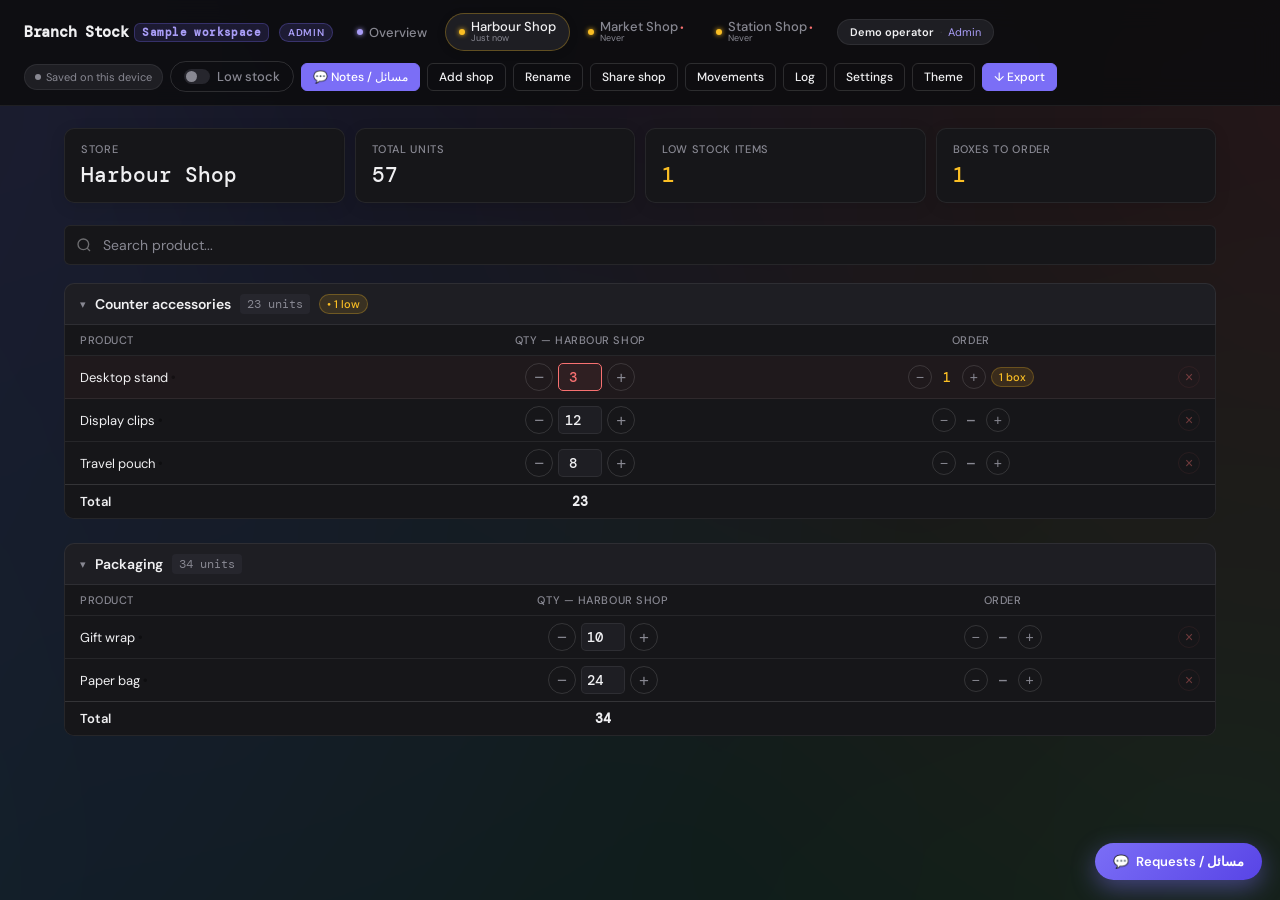
==== commit fdd856f1: "Add workspace names and sharing controls" ====
--- a/public/classic/index.html
+++ b/public/classic/index.html
@@ -2549,7 +2549,7 @@
   <!-- HEADER -->
   <div class="header">
     <div class="header-left">
-      <div class="logo">Branch Stock <span class="version-tag">Sample workspace</span></div>
+      <div class="logo"><b id="classicWorkspaceName">Branch Stock</b> <span class="version-tag">Sample workspace</span></div>
       <span id="adminBadge" class="admin-badge" style="display:none">Admin</span>
       <div class="store-tabs" id="storeTabs"></div>
       <div id="userPill" style="display:none"></div>
@@ -2561,7 +2561,7 @@
       </div>
       <button class="btn btn-sm btn-accent" id="notesHeaderBtn" onclick="openNotesDrawer()" title="Staff Requests & Notes">💬 Notes / مسائل <span id="notesCountBadge" class="notes-badge" style="display:none">0</span></button>
 
-      <button class="btn btn-sm" id="movementsDemo">Movements</button><button class="btn btn-sm" id="logBtn" style="display:none" onclick="openLog()" title="Activity log">Log</button>
+      <button class="btn btn-sm" id="addClassicShop">Add shop</button><button class="btn btn-sm" id="renameClassic">Rename</button><button class="btn btn-sm" id="shareClassic">Share shop</button><button class="btn btn-sm" id="movementsDemo">Movements</button><button class="btn btn-sm" id="logBtn" style="display:none" onclick="openLog()" title="Activity log">Log</button>
       <button class="btn btn-sm" id="settingsBtn" style="display:none" onclick="openSettings()" title="Settings & Product Management">Settings</button>
       <button class="btn btn-sm" onclick="toggleTheme()" id="themeBtn" title="Toggle theme">Theme</button>
 
@@ -2620,7 +2620,6 @@
     // ═══════════════════════════════════
     const LOW = 3;
     const ADMIN_PIN_CODE = localStorage.getItem('branch_classic_pin') || '';
-    const APPS_SCRIPT_URL = '';
 
     // ═══════════════════════════════════
     // STATE
@@ -3608,26 +3607,7 @@
       return null;
     }
 
-    async function pushExpiryUpdate(uid) {
-      try {
-        const item = getItemByUid(uid);
-        if (!item) return;
-        const { brand, flavor } = item;
-        const q = state[uid] ?? STORES.map(() => 0), o = oState[uid] ?? STORES.map(() => 0);
-        const row = { brand, flavor, uid, updated_by: currentUser, updated_at: new Date().toISOString() };
-        STORES.forEach((s, i) => {
-          row[s.toLowerCase()] = q[i] ?? 0;
-          row['order_' + s.toLowerCase()] = o[i] ?? 0;
-          row['Expiry ' + s] = expiry[uid]?.[i] || '';
-        });
-        setSB('syncing');
-        await fetch(APPS_SCRIPT_URL, {
-          method: 'POST', headers: { 'Content-Type': 'text/plain' },
-          body: JSON.stringify({ action: 'update', uid: uid, data: row })
-        });
-        setSB('synced');
-      } catch (e) { setSB('error'); }
-    }
+    function pushExpiryUpdate() { setSB('local'); }
 
     function saveExpiry() {
       const val = document.getElementById('expiryInput').value;
@@ -4005,10 +3985,6 @@
         delete state[uid];
         if (oState[uid]) delete oState[uid];
         if (expiry[uid]) delete expiry[uid];
-        fetch(APPS_SCRIPT_URL, {
-          method: 'POST', headers: { 'Content-Type': 'text/plain' },
-          body: JSON.stringify({ action: 'delete', uid: uid })
-        }).catch(() => {});
       });
       saveLocal(); saveExpiries();
       renderBrandSettings();
@@ -4063,11 +4039,6 @@
       if (oState[uid]) delete oState[uid];
       if (expiry[uid]) delete expiry[uid];
       saveLocal(); saveExpiries(); setSB('local');
-      setSB('syncing');
-      fetch(APPS_SCRIPT_URL, {
-        method: 'POST', headers: { 'Content-Type': 'text/plain' },
-        body: JSON.stringify({ action: 'delete', uid: uid })
-      }).then(() => { setSB('synced'); isDirty = false; }).catch(() => setSB('error'));
     }
 
     function closeModal(id) { document.getElementById(id).style.display = 'none'; }
@@ -4354,12 +4325,7 @@
 
     let isSyncing = false;
 
-    function restartAutoRefresh() {
-      if (window.syncInterval) clearInterval(window.syncInterval);
-      window.syncInterval = setInterval(() => {
-        if (!isSyncing && !isDirty && currentUser) syncFromSheets(true);
-      }, 30000);
-    }
+    function restartAutoRefresh() { setSB('local'); }
 
     let isDirty = false;
     let dirtyTimer = null;
@@ -4370,247 +4336,11 @@
       dirtyTimer = setTimeout(() => { isDirty = false; }, 8000);
     }
 
-    async function syncToSheets() {
-      try {
-        isSyncing = true;
-        setSB('syncing');
-
-        const localSnapshot = JSON.parse(JSON.stringify(state));
-        const res = await fetch(APPS_SCRIPT_URL + '?t=' + Date.now(), { cache: 'no-store' });
-        if (!res.ok) throw new Error('Fetch failed');
-        const sheetRows = await res.json();
-
-        const localOSnapshot = JSON.parse(JSON.stringify(oState));
-
-        brands = {}; state = {}; oState = {};
-        if (Array.isArray(sheetRows)) {
-          sheetRows.forEach(row => {
-            let { brand, flavor, uid } = row;
-            if (!brand || !flavor || brand === '__config__') return;
-            if (!uid) uid = brand + '|' + flavor;
-
-            if (!brands[brand]) brands[brand] = [];
-            if (!brands[brand].find(item => item.uid === uid)) brands[brand].push({ flavor, uid });
-
-            state[uid] = STORES.map(s => parseInt(row[s.toLowerCase()]) || 0);
-
-            oState[uid] = STORES.map((s, i) => {
-              const k = 'order_' + s.toLowerCase();
-              const tk = 'orde_' + s.toLowerCase();
-              const val = row[k] !== undefined ? row[k] : (row[tk] !== undefined ? row[tk] : undefined);
-              if (val !== undefined && val !== '') return parseInt(val) || 0;
-              return defOrder(brand, uid, i, state[uid][i]);
-            });
-
-            STORES.forEach((s, i) => {
-              const expKey = 'Expiry ' + s;
-              if (!expiry[uid]) expiry[uid] = [];
-              expiry[uid][i] = row[expKey] || '';
-            });
-          });
-        }
-
-        const rowsToPush = [];
-        Object.keys(localSnapshot).forEach(uid => {
-          if (!state[uid]) return;
-          const item = getItemByUid(uid);
-          if (!item) return;
-
-          const localVals = localSnapshot[uid];
-          const sheetVals = state[uid];
-          const localOVals = localOSnapshot[uid] || STORES.map(() => 0);
-          const sheetOVals = oState[uid] || STORES.map(() => 0);
-
-          const hasChange = localVals.some((v, i) => v !== sheetVals[i]) ||
-                            localOVals.some((v, i) => v !== sheetOVals[i]);
-
-          if (hasChange) {
-            const row = { brand: item.brand, flavor: item.flavor, uid, updated_by: currentUser, updated_at: new Date().toISOString() };
-            STORES.forEach((s, i) => {
-              row[s.toLowerCase()] = localVals[i] ?? 0;
-              const k = orderKeys[i] || ('order_' + s.toLowerCase());
-              row[k] = localOVals[i] ?? 0;
-              row['Expiry ' + s] = expiry[uid]?.[i] || '';
-
-              if (localVals[i] !== sheetVals[i] || localOVals[i] !== sheetOVals[i]) {
-                row['updated_by_' + s.toLowerCase()] = currentUser;
-                row['updated_at_' + s.toLowerCase()] = new Date().toISOString();
-              }
-            });
-            state[uid] = localVals;
-            oState[uid] = localOVals;
-            rowsToPush.push(row);
-          }
-        });
-
-        if (rowsToPush.length > 0) {
-          await fetch(APPS_SCRIPT_URL, {
-            method: 'POST',
-            headers: { 'Content-Type': 'text/plain' },
-            body: JSON.stringify({ action: 'upsert_all', data: rowsToPush })
-          });
-        }
-
-        saveLocal(); setSB('synced');
-        isDirty = false;
-        toast(rowsToPush.length > 0 ? 'Synced to Google Sheets' : 'Already up to date');
-        render();
-      } catch (e) { setSB('error'); toast('Sync failed — check Apps Script URL', true); }
-      finally { isSyncing = false; restartAutoRefresh(); }
-    }
-
-    async function syncFromSheets(silent = false) {
-      if (isSyncing) return;
-      if (isDirty) return;
-      try {
-        setSB('syncing');
-        const res = await fetch(APPS_SCRIPT_URL + '?t=' + Date.now(), { cache: 'no-store' });
-        if (!res.ok) throw new Error();
-        const rows = await res.json();
-        if (!Array.isArray(rows) || !rows.length) { if (!silent) toast('No data in sheet', true); return; }
-
-        brands = {}; state = {}; oState = {};
-
-        const cfgRow = rows.find(r => r.brand === '__config__');
-        if (cfgRow && cfgRow.config_data) {
-          try {
-            const cfg = JSON.parse(cfgRow.config_data);
-            if (cfg.stores && Array.isArray(cfg.stores) && cfg.stores.length >= 1) {
-              STORES = cfg.stores;
-              try { localStorage.setItem(LS_STORES, JSON.stringify(STORES)); } catch (e) { }
-              rebuildStoreDropdown();
-            }
-            if (cfg.admins && Array.isArray(cfg.admins) && cfg.admins.length >= 1) {
-              ADMINS = cfg.admins;
-              saveAdmins();
-              rebuildAdminDropdown();
-            }
-            if (cfg.notes && Array.isArray(cfg.notes)) {
-              staffNotes = cfg.notes;
-              saveStaffNotes();
-              updateNotesBadge();
-              const overlay = document.getElementById('notesDrawerOverlay');
-              if (overlay && overlay.classList.contains('open') && !isDrawerMinimized) {
-                renderStaffNotes();
-              }
-            }
-            if (cfg.staff && typeof cfg.staff === 'object') {
-              STAFF_BY_STORE = cfg.staff;
-              saveStaffByStore();
-            }
-          } catch (e) { }
-        }
-
-        rows.forEach(row => {
-          let { brand, flavor, uid } = row;
-          if (!brand || !flavor || brand === '__config__') return;
-          if (!uid) uid = brand + '|' + flavor;
-
-          if (!brands[brand]) brands[brand] = [];
-          if (!brands[brand].find(item => item.uid === uid)) brands[brand].push({ flavor, uid });
-
-          const oldVals = state[uid] || STORES.map(() => 0);
-          const newVals = STORES.map(s => parseInt(row[s.toLowerCase()]) || 0);
-
-          state[uid] = newVals;
-
-          oState[uid] = STORES.map((s, i) => {
-            const k = 'order_' + s.toLowerCase();
-            const tk = 'orde_' + s.toLowerCase();
-            if (row[tk] !== undefined) orderKeys[i] = tk;
-            else if (row[k] !== undefined) orderKeys[i] = k;
-
-            const val = row[k] !== undefined ? row[k] : (row[tk] !== undefined ? row[tk] : undefined);
-            if (val !== undefined && val !== '') return parseInt(val) || 0;
-            return defOrder(brand, uid, i, state[uid][i]);
-          });
-
-          STORES.forEach((s, i) => {
-            const perStoreTs = row['updated_at_' + s.toLowerCase()];
-            if (perStoreTs) {
-              if (!storeMaxTs[s] || new Date(perStoreTs) > new Date(storeMaxTs[s])) {
-                storeMaxTs[s] = perStoreTs;
-              }
-            }
-
-            const expKey = 'Expiry ' + s;
-            const eVal = row[expKey] || '';
-            if (!expiry[uid]) expiry[uid] = [];
-            expiry[uid][i] = eVal;
-
-            if (!isFirstLoad && oldVals[i] !== newVals[i]) {
-              const perStoreChanger = row['updated_by_' + s.toLowerCase()];
-              const changer = perStoreChanger || row.updated_by || 'Staff';
-              if (!ADMINS.includes(changer)) {
-                const perStoreTs = row['updated_at_' + s.toLowerCase()];
-                const tsToUse = perStoreTs || row.updated_at || new Date().toISOString();
-                const isDup = actLog.some(l => l.user === changer && l.store === s && l.brand === brand && l.flavor === flavor && l.to === newVals[i] && l.ts === tsToUse);
-                if (!isDup) {
-                  actLog.unshift({
-                    user: changer,
-                    store: s,
-                    brand, flavor,
-                    from: oldVals[i],
-                    to: newVals[i],
-                    ts: tsToUse
-                  });
-                }
-              }
-            }
-          });
-        });
-
-        if (!isFirstLoad) {
-          actLog.sort((a, b) => new Date(b.ts) - new Date(a.ts));
-          if (actLog.length > MAX_LOG) actLog = actLog.slice(0, MAX_LOG);
-          try { localStorage.setItem(LS_LOG, JSON.stringify(actLog)); } catch (e) { }
-        }
-        isFirstLoad = false;
-
-        saveLocal(); setSB('synced');
-        if (!silent) toast('Refreshed from Google Sheets');
-        if (currentUser) render();
-      } catch (e) {
-        if (!silent) { setSB('error'); toast('Could not load from Sheets — using local data', true); }
-      }
-    }
-
-    async function pushUpdate(uid, isNew = false) {
-      try {
-        isSyncing = true;
-        const item = getItemByUid(uid);
-        if (!item) return;
-        const { brand, flavor } = item;
-        const q = state[uid], o = oState[uid] ?? STORES.map(() => 0);
-        const _now = new Date().toISOString();
-        const row = { brand, flavor, uid, updated_by: currentUser, updated_at: _now };
-        if (curStore >= 0 && curStore < STORES.length) {
-          const sName = STORES[curStore].toLowerCase();
-          row['updated_by_' + sName] = currentUser;
-          row['updated_at_' + sName] = _now;
-        }
-        STORES.forEach((s, i) => {
-          row[s.toLowerCase()] = q[i] ?? 0;
-          const k = orderKeys[i] || ('order_' + s.toLowerCase());
-          row[k] = o[i] ?? 0;
-          row['Expiry ' + s] = expiry[uid]?.[i] || '';
-        });
-        setSB('syncing');
-        if (isNew) {
-          await fetch(APPS_SCRIPT_URL, {
-            method: 'POST', headers: { 'Content-Type': 'text/plain' },
-            body: JSON.stringify({ action: 'append', data: [row] })
-          });
-        } else {
-          await fetch(APPS_SCRIPT_URL, {
-            method: 'POST', headers: { 'Content-Type': 'text/plain' },
-            body: JSON.stringify({ action: 'update', uid: uid, data: row })
-          });
-        }
-        setSB('synced');
-      } catch (e) { setSB('error'); }
-      finally { isSyncing = false; restartAutoRefresh(); }
-    }
+    function syncToSheets() { setSB('local'); }
+
+    function syncFromSheets() { setSB('local'); }
+
+    function pushUpdate() { setSB('local'); }
 
     // ═══════════════════════════════════
     // ADMIN LIST
@@ -4825,19 +4555,7 @@
       renderAdminSettings();
     }
 
-    async function pushSettingsToSheet() {
-      try {
-        const row = {
-          brand: '__config__', flavor: 'settings', uid: '__config__|settings',
-          updated_by: currentUser, updated_at: new Date().toISOString(),
-          config_data: JSON.stringify({ stores: STORES, admins: ADMINS, notes: staffNotes, staff: STAFF_BY_STORE })
-        };
-        await fetch(APPS_SCRIPT_URL, {
-          method: 'POST', headers: { 'Content-Type': 'text/plain' },
-          body: JSON.stringify({ action: 'update', uid: '__config__|settings', data: row })
-        });
-      } catch (e) { console.warn('Settings sync failed', e); }
-    }
+    function pushSettingsToSheet() { setSB('local'); }
 
     function saveSettings() {
       const storeInputs = document.querySelectorAll('#storeSettingsList .settings-item input');
@@ -4908,21 +4626,7 @@
       rebuildAdminDropdown(); rebuildStoreDropdown();
       closeModal('settingsModal');
       render();
-      toast('Settings saved — syncing to sheet...');
-
-      pushSettingsToSheet();
-
-      if (renamedRows.length > 0) {
-        setSB('syncing');
-        fetch(APPS_SCRIPT_URL, {
-          method: 'POST', headers: { 'Content-Type': 'text/plain' },
-          body: JSON.stringify({ action: 'upsert_all', data: renamedRows })
-        }).then(() => {
-          setTimeout(() => syncToSheets(), 1500);
-        }).catch(() => setSB('error'));
-      } else {
-        syncToSheets();
-      }
+      toast('Settings saved on this device.');
     }
 
     function rebuildStoreDropdown() {
@@ -4978,6 +4682,49 @@
     sessionStorage.setItem('branch_classic_welcome_shown_' + currentUser, 'true');
     applySession();
     setSB('local');
+    const renamed = localStorage.getItem('branch_classic_workspace_name');
+    if (renamed) document.getElementById('classicWorkspaceName').textContent = renamed;
+    const previewShop = new URLSearchParams(location.search).get('sample');
+    if (previewShop && STORES.includes(previewShop)) setStore(STORES.indexOf(previewShop));
+    document.getElementById('addClassicShop').onclick = () => {
+      const name = prompt('New shop name')?.trim();
+      if (!name) return;
+      if (name.length > 80 || STORES.some(shop => shop.toLowerCase() === name.toLowerCase())) {
+        toast('Use a unique shop name of up to 80 characters.', true);
+        return;
+      }
+      STORES.push(name);
+      for (const id of Object.keys(state)) {
+        state[id].push(0);
+        oState[id] ||= [];
+        oState[id].push(0);
+      }
+      rebuildStoreDropdown();
+      saveLocal();
+      setStore(STORES.length - 1);
+      toast('Shop added on this device.');
+    };
+    document.getElementById('renameClassic').onclick = () => {
+      const header = document.getElementById('classicWorkspaceName');
+      const name = prompt('Workspace name', header.textContent)?.trim();
+      if (!name) return;
+      if (name.length > 100) return toast('Use up to 100 characters.', true);
+      localStorage.setItem('branch_classic_workspace_name',name);
+      header.textContent = name;
+      toast('Workspace name saved on this device.');
+    };
+    document.getElementById('shareClassic').onclick = async () => {
+      const shop = STORES[curStore];
+      const shareable = ['Harbour Shop','Market Shop','Station Shop'].includes(shop);
+      if (!shareable || confirm('Copy a fictional shop preview? Choose Cancel to open the shared workspace and make a private link.')) {
+        if (!shareable) { location.assign('../'); return; }
+        const url = new URL(location.href);
+        url.search = '';
+        url.searchParams.set('sample',shop);
+        try { await navigator.clipboard.writeText(url.href); toast('Sample link copied. It contains no stock records.'); }
+        catch { prompt('Copy the sample link',url.href); }
+      } else location.assign('../');
+    };
   </script>
 <script src="movement-demo.js"></script></body>
 </html>
